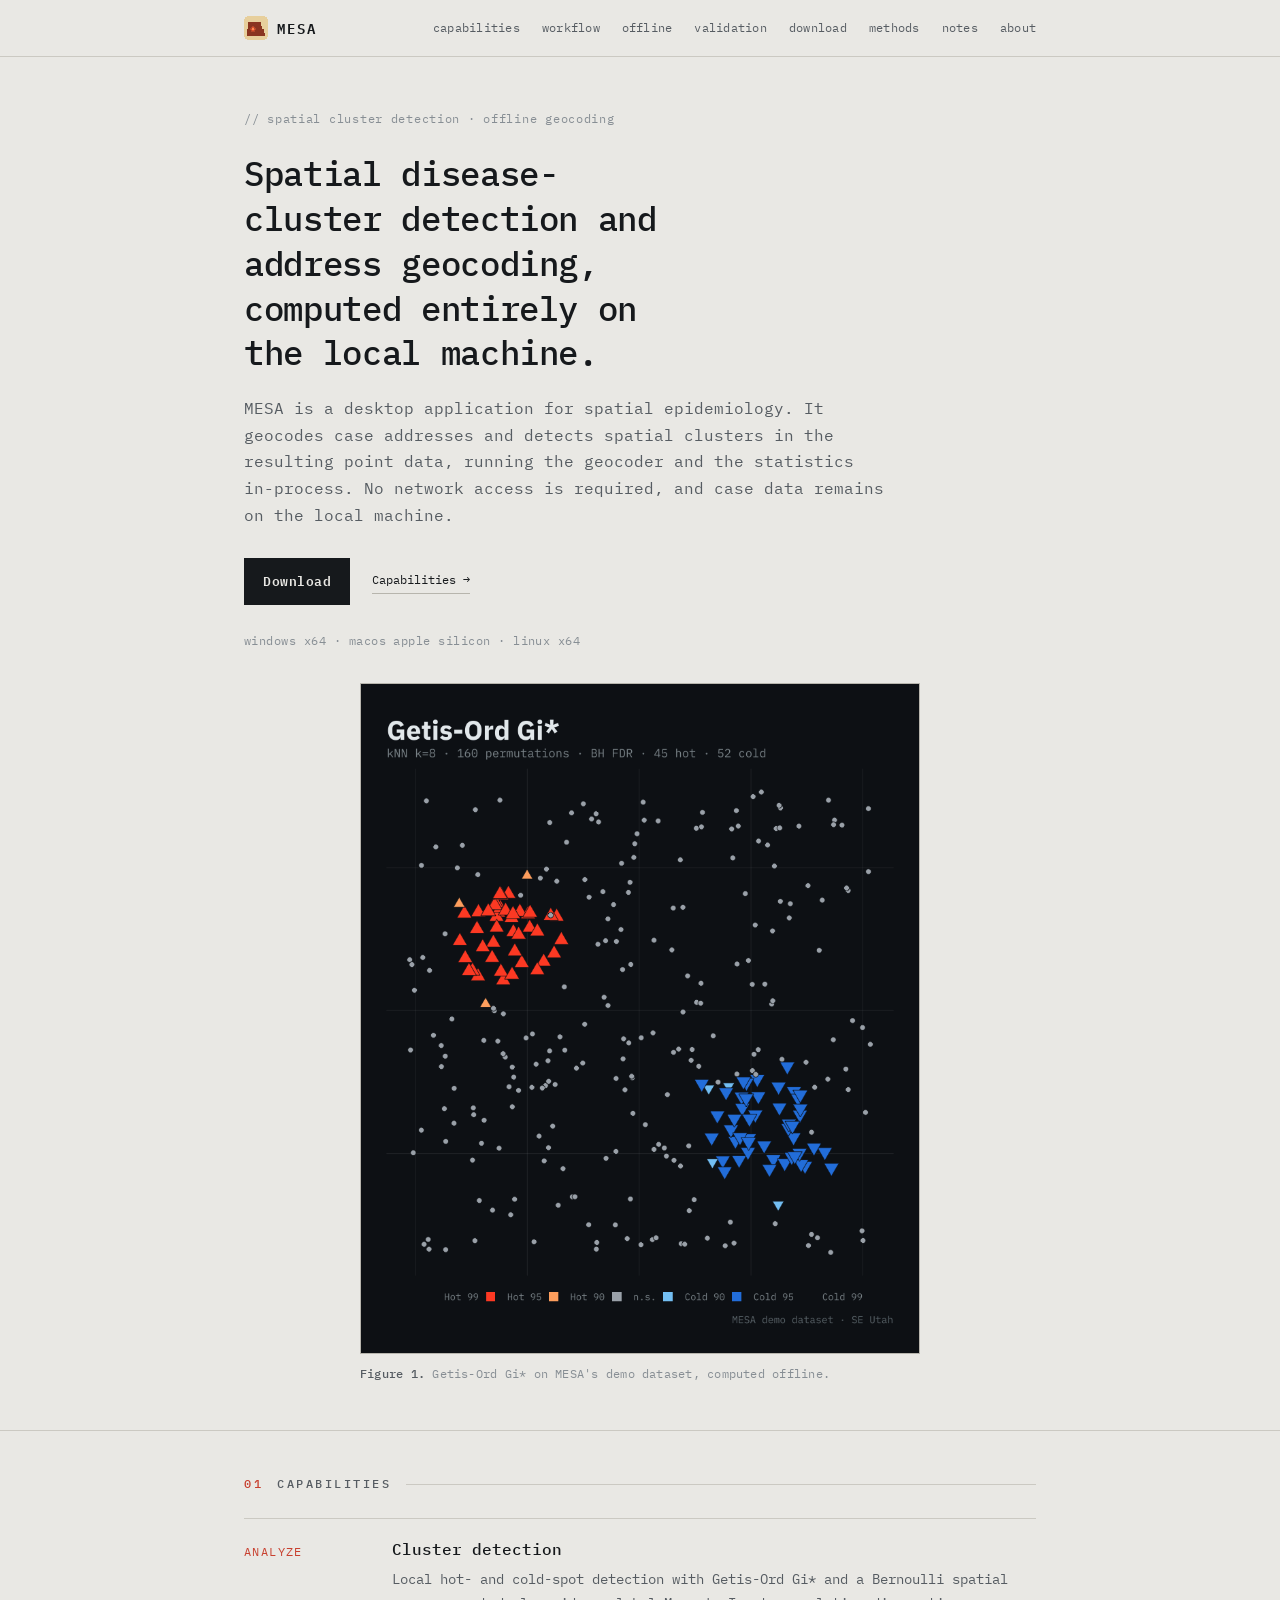
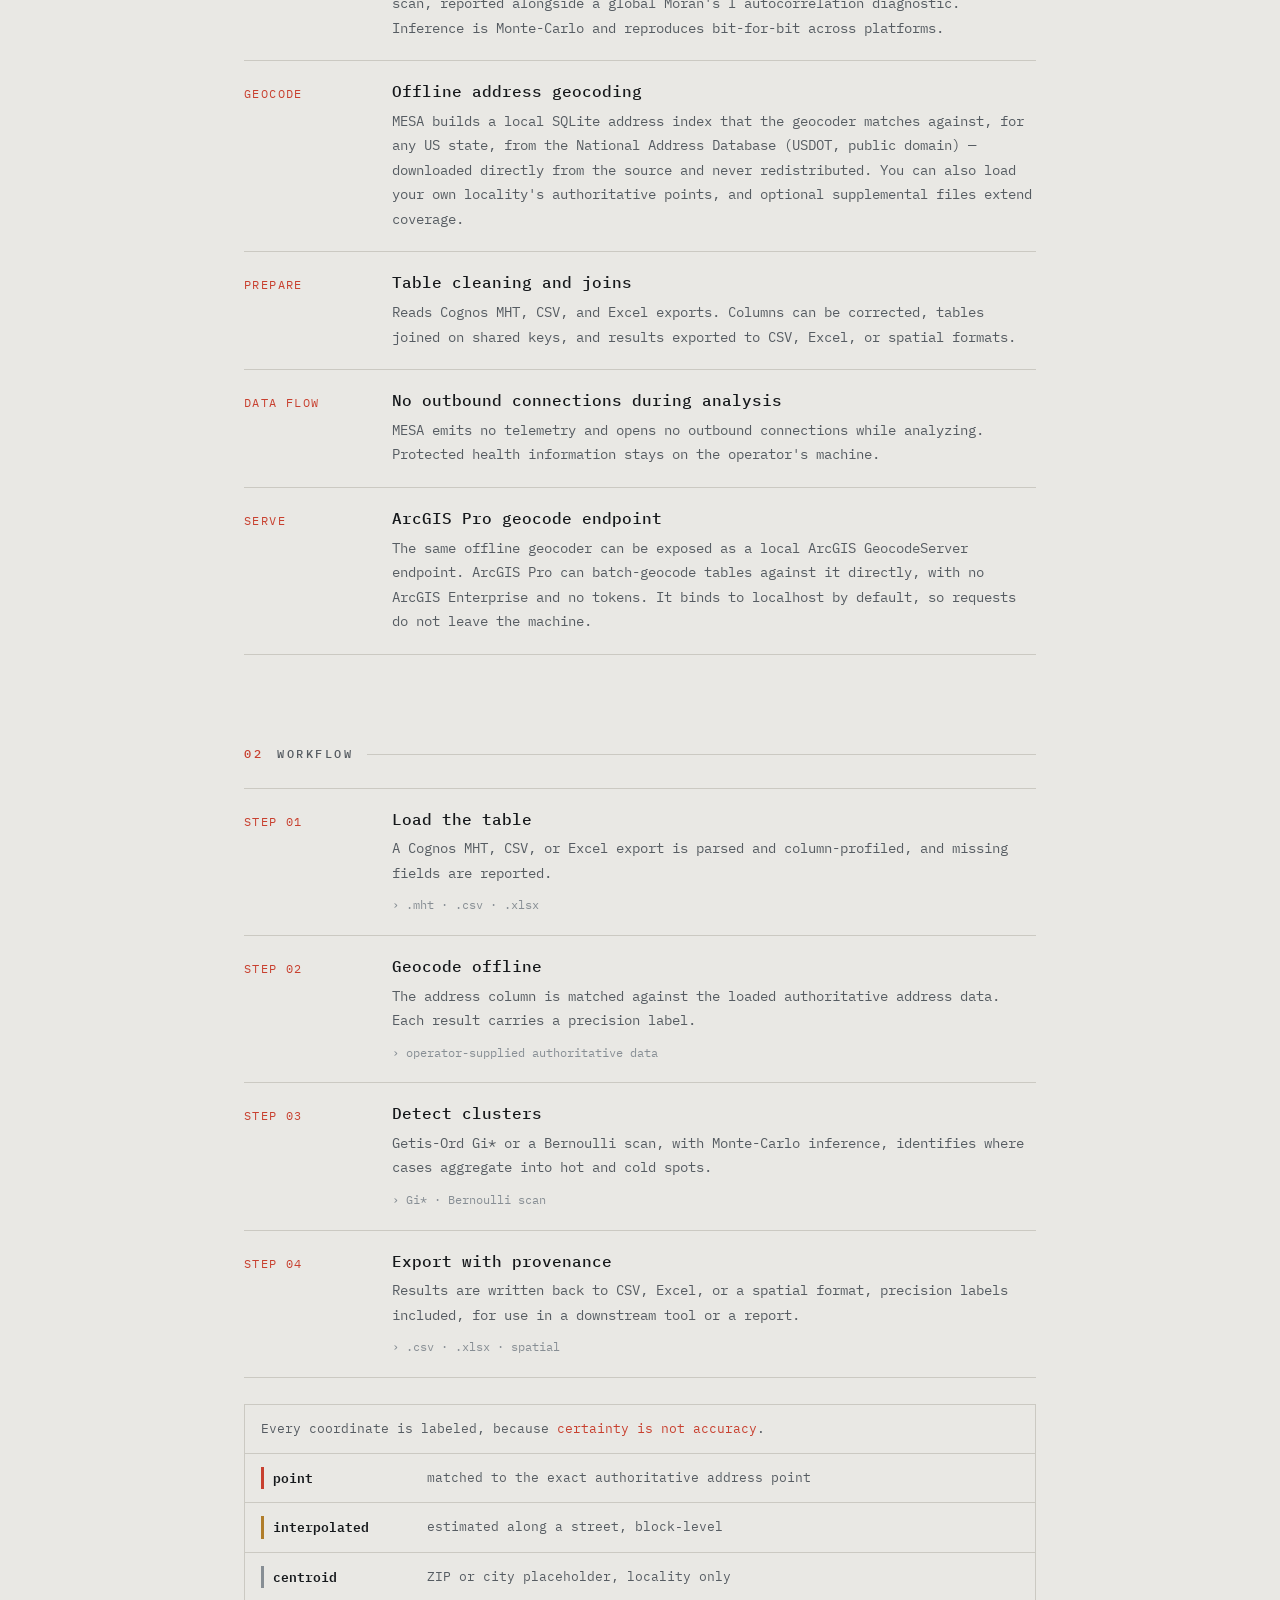
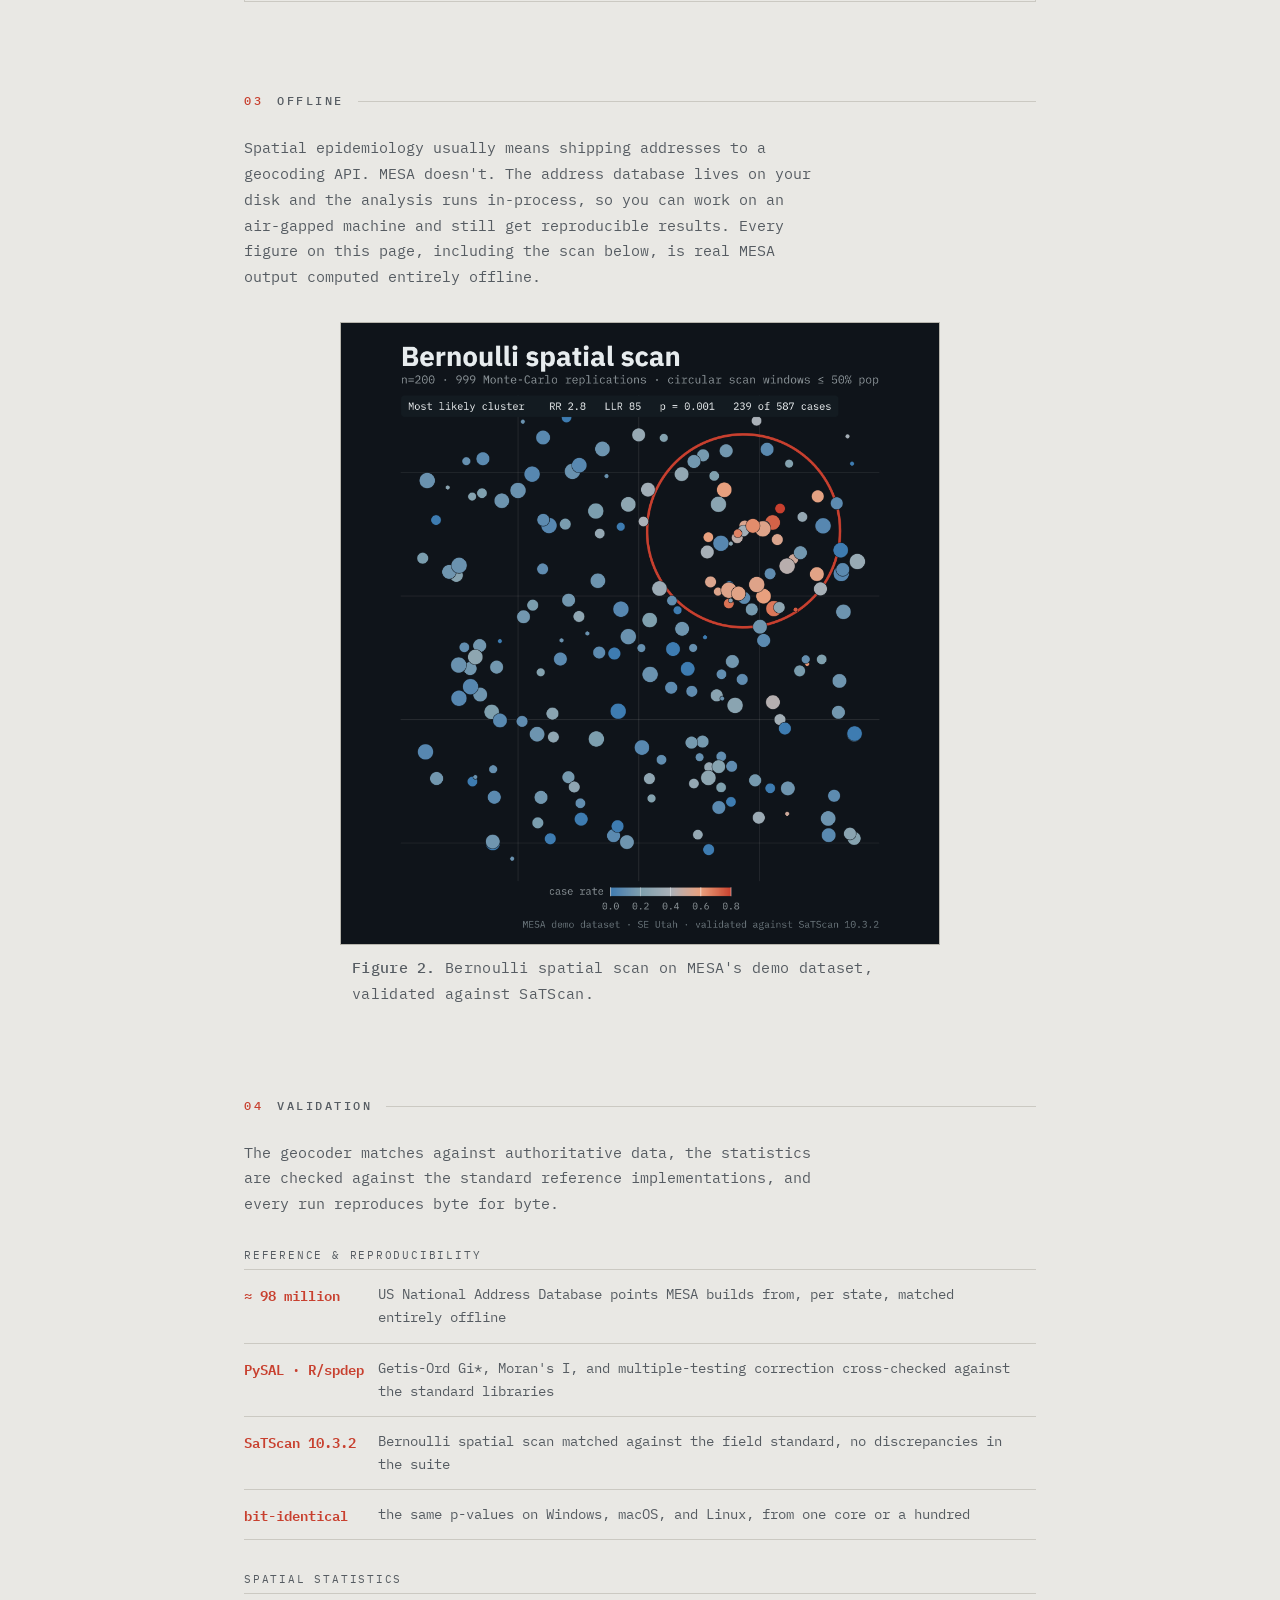
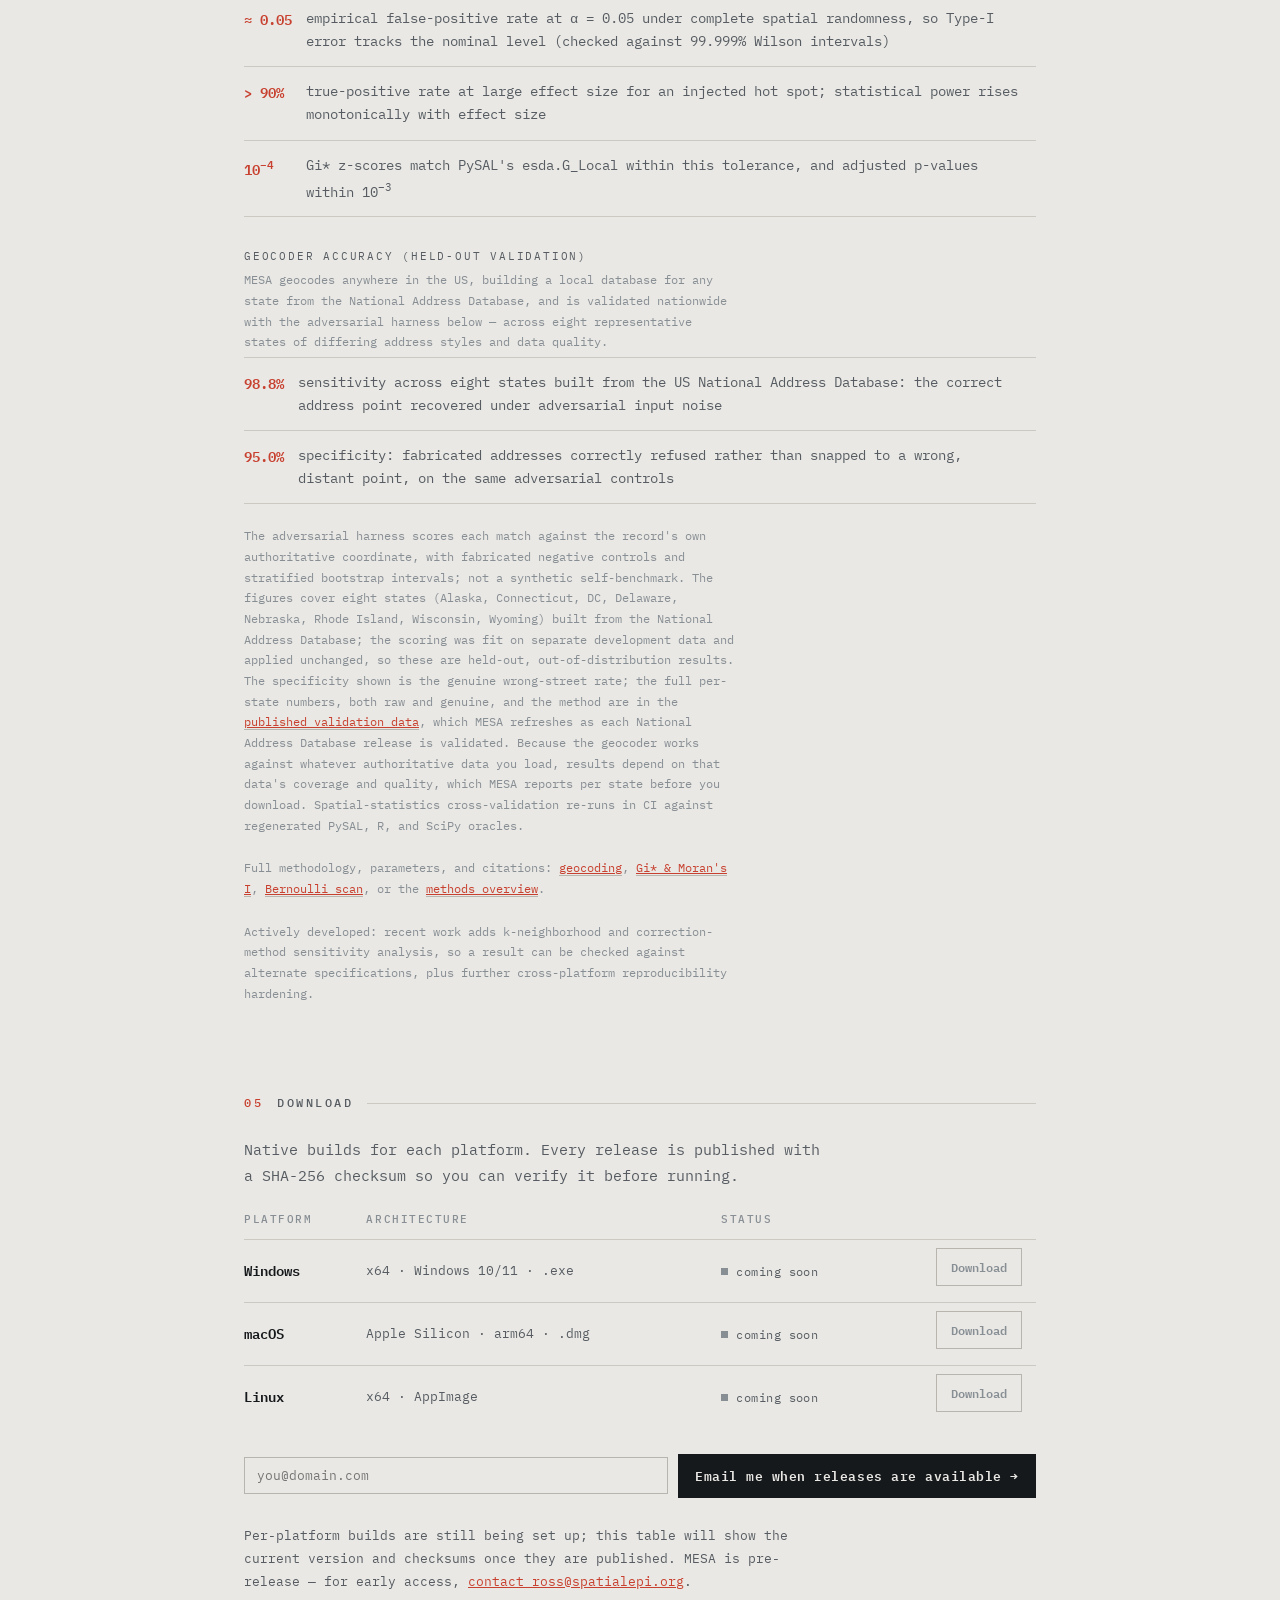
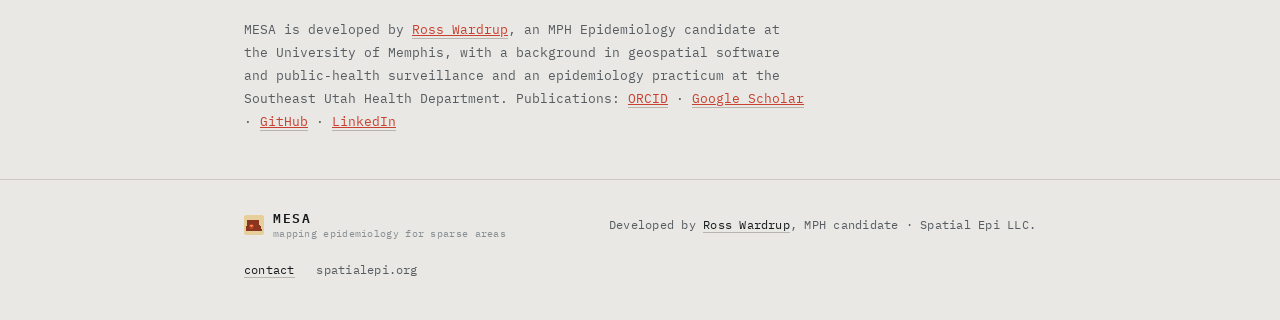
==== index.html @ 54ad0c25 "site: remove Utah-centric framing from the product and validation MESA is a nationwide US tool now. " ====
<!DOCTYPE html>
<html lang="en">
<head>
<meta charset="utf-8">
<meta name="viewport" content="width=device-width, initial-scale=1">
<script>if('scrollRestoration' in history)history.scrollRestoration='manual';</script>
<title>MESA · Mapping Epidemiology for Sparse Areas</title>
<meta name="description" content="MESA is a desktop application for spatial epidemiology. It detects disease clusters in your case data, geocoding addresses and running the spatial statistics entirely on your own machine. No network, no third-party services, no data leaving your computer.">
<meta name="theme-color" content="#0e141a">
<meta property="og:title" content="MESA · Mapping Epidemiology for Sparse Areas">
<meta property="og:description" content="Spatial cluster detection and offline geocoding for public health. Runs entirely on your machine.">
<meta property="og:type" content="website">
<meta property="og:url" content="https://www.spatialepi.org/">
<meta property="og:image" content="https://www.spatialepi.org/og-image.png">
<meta name="twitter:card" content="summary_large_image">
<meta name="twitter:title" content="MESA · Mapping Epidemiology for Sparse Areas">
<meta name="twitter:description" content="Spatial cluster detection and offline geocoding for public health. Runs entirely on your machine.">
<meta name="twitter:image" content="https://www.spatialepi.org/og-image.png">

<link rel="icon" href="favicon-32.png?v=2" type="image/png" sizes="32x32">
<link rel="icon" href="favicon-16.png?v=2" type="image/png" sizes="16x16">
<link rel="apple-touch-icon" href="apple-touch-icon.png?v=2">
<link rel="preconnect" href="https://fonts.googleapis.com">
<link rel="preconnect" href="https://fonts.gstatic.com" crossorigin>
<link href="https://fonts.googleapis.com/css2?family=IBM+Plex+Mono:wght@400;500;600&display=swap" rel="stylesheet">
<style>
  :root{
    --bg:#E9E8E4;
    --panel:#0E141A;
    --ink:#16191C;
    --muted:#565C62;
    --faint:#878E94;
    --line:#CBC9C2;
    --line-2:#B7B5AD;
    --accent:#C8402F;
    --amber:#B07D2A;
    --cold:#3E7CB1;
    --mono:"IBM Plex Mono",ui-monospace,Menlo,Consolas,monospace;
  }
  *{box-sizing:border-box}
  html{-webkit-text-size-adjust:100%;scroll-padding-top:58px;scroll-behavior:smooth}
  body{
    margin:0;background:var(--bg);color:var(--ink);
    font-family:var(--mono);font-size:15px;line-height:1.7;
    -webkit-font-smoothing:antialiased;
  }
  a{color:inherit}
  ::selection{background:var(--ink);color:var(--bg)}
  .wrap{max-width:840px;margin:0 auto;padding:0 24px}
  p{margin:0}
  h1,h2,h3{font-weight:500;margin:0;line-height:1.3}
  b,strong{font-weight:600}

  /* ---- header ---- */
  .top{position:sticky;top:0;z-index:20;background:var(--bg);border-bottom:1px solid var(--line)}
  .top .wrap{display:flex;align-items:center;justify-content:space-between;height:56px}
  .mark{display:flex;align-items:center;gap:9px;text-decoration:none}
  .mark img{display:block}
  .mark b{font-weight:600;letter-spacing:.14em;font-size:.9rem}
  .mark:hover img,.fmark:hover img{animation:hotspot-pulse 1.1s ease-in-out infinite}
  @keyframes hotspot-pulse{
    0%,100%{filter:drop-shadow(0 0 0 rgba(200,64,47,0))}
    50%{filter:drop-shadow(0 0 4px rgba(200,64,47,.75))}
  }
  .nav{display:flex;gap:22px;font-size:.76rem;letter-spacing:.02em}
  .nav a{color:var(--muted);text-decoration:none}
  .nav a:hover{color:var(--accent)}

  /* ---- section frame ---- */
  section{padding:46px 0}
  .sec{display:flex;align-items:center;gap:14px;margin:0 0 26px;
    font-size:.72rem;letter-spacing:.22em;text-transform:uppercase;color:var(--muted)}
  .sec .n{color:var(--accent)}
  .sec::after{content:"";flex:1;height:0;border-top:1px solid var(--line)}
  .lead{color:var(--muted);max-width:64ch}

  /* ---- hero ---- */
  .hero{border-bottom:1px solid var(--line);padding-top:52px}
  .kicker{color:var(--faint);font-size:.75rem;letter-spacing:.06em;margin-bottom:22px}
  .kicker::before{content:"// "}
  .hero h1{font-size:clamp(1.5rem,3.6vw,2.15rem);letter-spacing:-.01em;max-width:22ch}
  .hero .lead{margin-top:20px;font-size:.98rem}
  .hero .lead b{color:var(--ink)}
  .actions{margin-top:30px;display:flex;align-items:center;gap:22px;flex-wrap:wrap}
  .btn{font-family:var(--mono);font-size:.82rem;font-weight:600;letter-spacing:.04em;
    background:var(--ink);color:var(--bg);border:1px solid var(--ink);
    padding:11px 18px;text-decoration:none}
  .btn:hover{background:#000}
  .btn:focus-visible{outline:2px solid var(--accent);outline-offset:3px}
  .tl{font-size:.78rem;color:var(--ink);text-decoration:none;border-bottom:1px solid var(--line-2);padding-bottom:2px}
  .tl:hover{border-color:var(--accent);color:var(--accent)}
  .plat{margin-top:26px;color:var(--faint);font-size:.74rem;letter-spacing:.04em}

  /* ---- figure panel ---- */
  .panel{margin:32px auto 6px;max-width:560px;border:1px solid var(--line-2);background:var(--panel)}
  .panel img{display:block;width:100%;height:auto}
  .panel .ph{aspect-ratio:5/6;display:flex;flex-direction:column;align-items:center;
    justify-content:center;gap:8px;
    background-image:linear-gradient(rgba(255,255,255,.05) 1px,transparent 1px),
      linear-gradient(90deg,rgba(255,255,255,.05) 1px,transparent 1px);
    background-size:34px 34px}
  .panel .ph .a{color:rgba(233,237,238,.58);font-size:.72rem;letter-spacing:.1em;text-transform:uppercase}
  .panel .ph .b{color:rgba(233,237,238,.32);font-size:.66rem;letter-spacing:.08em;text-transform:uppercase}
  .cap{margin:10px auto 0;max-width:560px;color:var(--faint);font-size:.72rem;letter-spacing:.02em}
  .cap b{color:var(--muted);font-weight:500}

  /* ---- label/value rows (capabilities) ---- */
  .rows{border-top:1px solid var(--line)}
  .row{display:grid;grid-template-columns:130px 1fr;gap:18px;
    padding:20px 0;border-bottom:1px solid var(--line)}
  .row .k{color:var(--accent);font-size:.72rem;letter-spacing:.12em;text-transform:uppercase;padding-top:3px}
  .row h3{font-size:1rem;margin-bottom:7px}
  .row p{color:var(--muted);font-size:.9rem}

  /* ---- workflow ---- */
  .flow{list-style:none;margin:0;padding:0;border-top:1px solid var(--line)}
  .flow li{display:grid;grid-template-columns:130px 1fr;gap:18px;
    padding:20px 0;border-bottom:1px solid var(--line)}
  .flow .n{color:var(--accent);font-size:.72rem;letter-spacing:.12em;text-transform:uppercase;padding-top:3px}
  .flow h3{font-size:1rem;margin-bottom:7px}
  .flow p{color:var(--muted);font-size:.9rem}
  .flow .tk{display:block;margin-top:10px;color:var(--faint);font-size:.72rem}
  .flow .tk::before{content:"› "}
  .tiers{margin-top:26px;border:1px solid var(--line)}
  .tiers .t{display:grid;grid-template-columns:150px 1fr;gap:16px;padding:13px 16px;
    border-bottom:1px solid var(--line);font-size:.82rem}
  .tiers .t:last-child{border-bottom:none}
  .tiers .t b{color:var(--ink);border-left:3px solid;padding-left:9px}
  .tiers .t span{color:var(--muted)}
  .tiers .t1 b{border-color:var(--accent)}
  .tiers .t2 b{border-color:var(--amber)}
  .tiers .t3 b{border-color:var(--faint)}
  .tiers .cap-line{padding:13px 16px;border-bottom:1px solid var(--line);color:var(--muted);font-size:.82rem}
  .tiers .cap-line em{color:var(--accent);font-style:normal}

  /* ---- offline ---- */
  .offline p{color:var(--muted);max-width:64ch;font-size:.95rem}

  /* ---- data tables (validation, download) ---- */
  table{width:100%;border-collapse:collapse;font-size:.85rem}
  table.data{border-top:1px solid var(--line);margin-top:4px}
  table.data th{text-align:left;font-weight:500;color:var(--faint);font-size:.68rem;
    letter-spacing:.14em;text-transform:uppercase;padding:0 14px 10px 0;border-bottom:1px solid var(--line)}
  table.data td{padding:13px 14px 13px 0;border-bottom:1px solid var(--line);vertical-align:top}
  table.data td.v{color:var(--accent);font-weight:600;white-space:nowrap;font-variant-numeric:tabular-nums}
  table.data td.note{color:var(--muted)}
  .subhead{margin:30px 0 4px;color:var(--muted);font-size:.7rem;letter-spacing:.16em;text-transform:uppercase}
  .fine{margin-top:22px;color:var(--faint);font-size:.76rem;max-width:70ch}

  /* ---- download ---- */
  table.dl td{padding:16px 14px 16px 0;border-bottom:1px solid var(--line);vertical-align:middle}
  table.dl th{text-align:left;font-weight:500;color:var(--faint);font-size:.68rem;
    letter-spacing:.14em;text-transform:uppercase;padding:0 14px 10px 0;border-bottom:1px solid var(--line)}
  table.dl tr:last-child td{border-bottom:none}
  .os{color:var(--ink);font-weight:600}
  .arch{color:var(--muted);font-size:.8rem}
  .status{display:inline-flex;align-items:center;gap:8px;color:var(--muted);font-size:.74rem;letter-spacing:.04em}
  .led{width:7px;height:7px;background:var(--faint);display:inline-block}
  .status.ready .led{background:var(--accent)}
  td.act{text-align:right}
  .get{font-family:var(--mono);font-weight:600;font-size:.78rem;padding:8px 14px;
    border:1px solid var(--line-2);color:var(--faint);text-decoration:none;white-space:nowrap;cursor:not-allowed}
  .get.ready{background:var(--ink);border-color:var(--ink);color:var(--bg);cursor:pointer}
  .get.ready:hover{background:#000}
  .sha{display:block;color:var(--faint);font-size:.66rem;margin-top:7px;word-break:break-all}
  .dlnote{margin-top:26px;color:var(--muted);font-size:.84rem;max-width:70ch}
  .dlnote code{background:var(--panel);color:#B9C2C7;padding:1px 6px;font-size:.9em}
  .notify{display:flex;gap:10px;flex-wrap:wrap;align-items:center;margin-top:26px}
  .notify input[type=email]{font-family:var(--mono);font-size:.82rem;
    padding:9px 12px;border:1px solid var(--line-2);background:var(--bg);color:var(--ink);
    min-width:240px;flex:1 1 240px}
  .notify input[type=email]:focus{outline:2px solid var(--accent);outline-offset:1px}
  .notify button{font-family:var(--mono);font-size:.82rem;font-weight:600;letter-spacing:.04em;
    background:var(--ink);color:var(--bg);border:1px solid var(--ink);
    padding:10px 16px;cursor:pointer;white-space:nowrap}
  .notify button:hover{background:#000}
  .notify button:disabled{cursor:default;opacity:.6}
  .notify-msg{margin-top:10px;font-size:.8rem;color:var(--muted)}
  .notify-msg.err{color:var(--accent)}

  /* ---- footer ---- */
  footer{border-top:1px solid var(--line);padding:30px 0 40px}
  footer .wrap{display:flex;justify-content:space-between;gap:20px;flex-wrap:wrap;
    color:var(--muted);font-size:.74rem;letter-spacing:.02em;align-items:center}
  footer .fmark{display:flex;align-items:center;gap:9px}
  footer .fmark .t{display:flex;flex-direction:column;line-height:1.35}
  footer .fmark b{color:var(--ink);font-weight:600;letter-spacing:.12em;font-size:.8rem}
  footer .fmark em{font-style:normal;color:var(--faint);font-size:.62rem;letter-spacing:.03em}
  footer a{color:var(--ink);text-decoration:none;border-bottom:1px solid var(--line-2)}
  footer a:hover{border-color:var(--accent);color:var(--accent)}

  @media(max-width:720px){
    .nav{display:none}
    .row,.flow li{grid-template-columns:1fr;gap:6px}
    .row .k,.flow .n{padding-top:0}
    .tiers .t,.tiers .t1 b,.tiers .t2 b,.tiers .t3 b{grid-template-columns:1fr}
    .tiers .t{grid-template-columns:1fr;gap:5px}
    table.dl th:nth-child(2),table.dl td:nth-child(2){display:none}
  }

  @media(prefers-color-scheme:dark){
    :root{
      --bg:#0E141A;--panel:#12191F;--ink:#E7ECEE;--muted:#9BA7AD;--faint:#69747A;
      --line:#232D34;--line-2:#33404A;
    }
    .btn:hover{background:#fff}
    .get.ready:hover{background:#fff}
    .dlnote code{background:#05090D}
  }
  @media(prefers-reduced-motion:reduce){*{animation:none!important;transition:none!important}html{scroll-behavior:auto}}
</style>
<script data-goatcounter="https://spatialepi.goatcounter.com/count"
        async src="//gc.zgo.at/count.js"></script>
<script>
  document.addEventListener('click', function(e){
    var a = e.target.closest && e.target.closest('a[href^="http"]');
    if(!a || !window.goatcounter || !window.goatcounter.count) return;
    var url;
    try { url = new URL(a.href); } catch(err){ return; }
    if(url.hostname === location.hostname) return;
    window.goatcounter.count({path: 'outbound/' + url.hostname, title: 'outbound: ' + a.href, event: true});
  }, true);
</script>
</head>
<body>

<header class="top">
  <div class="wrap">
    <a class="mark" href="/" aria-label="MESA home">
      <img src="mesa-icon.png" width="24" height="24" alt="" aria-hidden="true" style="image-rendering:pixelated">
      <b>MESA</b>
    </a>
    <nav class="nav">
      <a href="#capabilities">capabilities</a>
      <a href="#workflow">workflow</a>
      <a href="#offline">offline</a>
      <a href="#validation">validation</a>
      <a href="#download">download</a>
      <a href="methods.html">methods</a>
      <a href="notes.html">notes</a>
      <a href="about.html">about</a>
    </nav>
  </div>
</header>

<section class="hero">
  <div class="wrap">
    <p class="kicker">spatial cluster detection · offline geocoding</p>
    <h1>Spatial disease-cluster detection and address geocoding, computed entirely on the local machine.</h1>
    <p class="lead">MESA is a desktop application for spatial epidemiology. It geocodes case
      addresses and detects spatial clusters in the resulting point data, running the
      geocoder and the statistics in-process. No network access is required, and case data
      remains on the local machine.</p>
    <div class="actions">
      <a class="btn" href="#download">Download</a>
      <a class="tl" href="#capabilities">Capabilities →</a>
    </div>
    <p class="plat">windows x64 · macos apple silicon · linux x64</p>
    <figure class="panel" id="hero-fig">
      <img class="plotimg" src="hero-map.png" alt="Getis-Ord Gi* hot-spot analysis of MESA's demo dataset, showing a significant hot-spot cluster and a cold-spot cluster">
      <div class="ph" aria-hidden="true">
        <span class="a">Gi* hot-spot analysis</span>
        <span class="b">figure coming soon</span>
      </div>
    </figure>
    <p class="cap"><b>Figure 1.</b> Getis-Ord Gi* on MESA's demo dataset, computed offline.</p>
  </div>
</section>

<section id="capabilities">
  <div class="wrap">
    <h2 class="sec"><span class="n">01</span> capabilities</h2>
    <div class="rows">
      <div class="row">
        <div class="k">analyze</div>
        <div>
          <h3>Cluster detection</h3>
          <p>Local hot- and cold-spot detection with Getis-Ord Gi* and a Bernoulli spatial
            scan, reported alongside a global Moran's I autocorrelation diagnostic. Inference
            is Monte-Carlo and reproduces bit-for-bit across platforms.</p>
        </div>
      </div>
      <div class="row">
        <div class="k">geocode</div>
        <div>
          <h3>Offline address geocoding</h3>
          <p>MESA builds a local SQLite address index that the geocoder matches against,
            for any US state, from the National Address Database (USDOT, public domain) &mdash;
            downloaded directly from the source and never redistributed. You can also load
            your own locality's authoritative points, and optional supplemental files
            extend coverage.</p>
        </div>
      </div>
      <div class="row">
        <div class="k">prepare</div>
        <div>
          <h3>Table cleaning and joins</h3>
          <p>Reads Cognos MHT, CSV, and Excel exports. Columns can be corrected, tables
            joined on shared keys, and results exported to CSV, Excel, or spatial formats.</p>
        </div>
      </div>
      <div class="row">
        <div class="k">data flow</div>
        <div>
          <h3>No outbound connections during analysis</h3>
          <p>MESA emits no telemetry and opens no outbound connections while analyzing.
            Protected health information stays on the operator's machine.</p>
        </div>
      </div>
      <div class="row">
        <div class="k">serve</div>
        <div>
          <h3>ArcGIS Pro geocode endpoint</h3>
          <p>The same offline geocoder can be exposed as a local ArcGIS GeocodeServer
            endpoint. ArcGIS Pro can batch-geocode tables against it directly, with no
            ArcGIS Enterprise and no tokens. It binds to localhost by default, so requests
            do not leave the machine.</p>
        </div>
      </div>
    </div>
  </div>
</section>

<section id="workflow">
  <div class="wrap">
    <h2 class="sec"><span class="n">02</span> workflow</h2>
    <ol class="flow">
      <li>
        <div class="n">step 01</div>
        <div>
          <h3>Load the table</h3>
          <p>A Cognos MHT, CSV, or Excel export is parsed and column-profiled, and missing
            fields are reported.</p>
          <span class="tk">.mht · .csv · .xlsx</span>
        </div>
      </li>
      <li>
        <div class="n">step 02</div>
        <div>
          <h3>Geocode offline</h3>
          <p>The address column is matched against the loaded authoritative address data.
            Each result carries a precision label.</p>
          <span class="tk">operator-supplied authoritative data</span>
        </div>
      </li>
      <li>
        <div class="n">step 03</div>
        <div>
          <h3>Detect clusters</h3>
          <p>Getis-Ord Gi* or a Bernoulli scan, with Monte-Carlo inference, identifies where
            cases aggregate into hot and cold spots.</p>
          <span class="tk">Gi* · Bernoulli scan</span>
        </div>
      </li>
      <li>
        <div class="n">step 04</div>
        <div>
          <h3>Export with provenance</h3>
          <p>Results are written back to CSV, Excel, or a spatial format, precision labels
            included, for use in a downstream tool or a report.</p>
          <span class="tk">.csv · .xlsx · spatial</span>
        </div>
      </li>
    </ol>
    <div class="tiers">
      <div class="cap-line">Every coordinate is labeled, because <em>certainty is not accuracy</em>.</div>
      <div class="t t1"><b>point</b><span>matched to the exact authoritative address point</span></div>
      <div class="t t2"><b>interpolated</b><span>estimated along a street, block-level</span></div>
      <div class="t t3"><b>centroid</b><span>ZIP or city placeholder, locality only</span></div>
    </div>
  </div>
</section>

<section id="offline" class="offline">
  <div class="wrap">
    <h2 class="sec"><span class="n">03</span> offline</h2>
    <p>Spatial epidemiology usually means shipping addresses to a geocoding API. MESA
      doesn't. The address database lives on your disk and the analysis runs in-process,
      so you can work on an air-gapped machine and still get reproducible results. Every
      figure on this page, including the scan below, is real MESA output computed entirely
      offline.</p>
    <figure class="panel" style="max-width:600px">
      <img src="scan.png" alt="Bernoulli spatial scan of MESA's demo dataset: a significant most-likely cluster with relative risk 2.8 and p=0.001, circled">
    </figure>
    <p class="cap"><b>Figure 2.</b> Bernoulli spatial scan on MESA's demo dataset, validated against SaTScan.</p>
  </div>
</section>

<section id="validation">
  <div class="wrap">
    <h2 class="sec"><span class="n">04</span> validation</h2>
    <p class="lead">The geocoder matches against authoritative data, the statistics are
      checked against the standard reference implementations, and every run reproduces byte
      for byte.</p>
    <div class="subhead">reference &amp; reproducibility</div>
    <table class="data">
      <tbody>
        <tr><td class="v">&asymp; 98 million</td><td class="note">US National Address Database points MESA builds from, per state, matched entirely offline</td></tr>
        <tr><td class="v">PySAL · R/spdep</td><td class="note">Getis-Ord Gi*, Moran's I, and multiple-testing correction cross-checked against the standard libraries</td></tr>
        <tr><td class="v">SaTScan 10.3.2</td><td class="note">Bernoulli spatial scan matched against the field standard, no discrepancies in the suite</td></tr>
        <tr><td class="v">bit-identical</td><td class="note">the same p-values on Windows, macOS, and Linux, from one core or a hundred</td></tr>
      </tbody>
    </table>
    <div class="subhead">spatial statistics</div>
    <table class="data">
      <tbody>
        <tr><td class="v">≈ 0.05</td><td class="note">empirical false-positive rate at &alpha; = 0.05 under complete spatial randomness, so Type-I error tracks the nominal level (checked against 99.999% Wilson intervals)</td></tr>
        <tr><td class="v">&gt; 90%</td><td class="note">true-positive rate at large effect size for an injected hot spot; statistical power rises monotonically with effect size</td></tr>
        <tr><td class="v">10<sup>−4</sup></td><td class="note">Gi* z-scores match PySAL's esda.G_Local within this tolerance, and adjusted p-values within 10<sup>−3</sup></td></tr>
      </tbody>
    </table>
    <div class="subhead">geocoder accuracy (held-out validation)</div>
    <p class="fine" style="margin-top:0">MESA geocodes anywhere in the US, building a local database
      for any state from the National Address Database, and is validated nationwide with the
      adversarial harness below &mdash; across eight representative states of differing address
      styles and data quality.</p>
    <table class="data">
      <tbody>
        <tr><td class="v">98.8%</td><td class="note">sensitivity across eight states built from the US National Address Database: the correct address point recovered under adversarial input noise</td></tr>
        <tr><td class="v">95.0%</td><td class="note">specificity: fabricated addresses correctly refused rather than snapped to a wrong, distant point, on the same adversarial controls</td></tr>
      </tbody>
    </table>
    <p class="fine">The adversarial harness scores each match against the record's own
      authoritative coordinate, with fabricated negative controls and stratified bootstrap
      intervals; not a synthetic self-benchmark. The figures cover eight states (Alaska,
      Connecticut, DC, Delaware, Nebraska, Rhode Island, Wisconsin, Wyoming) built from the
      National Address Database; the scoring was fit on separate development data and applied
      unchanged, so these are held-out, out-of-distribution results. The specificity shown is the genuine
      wrong-street rate; the full per-state numbers, both raw and genuine, and the method are
      in the <a href="https://www.spatialepi.org/nad/validation.json" style="color:var(--accent);border-bottom:1px solid var(--line-2)">published validation data</a>,
      which MESA refreshes as each National Address Database release is validated. Because the
      geocoder works against whatever authoritative data you load, results depend on that
      data's coverage and quality, which MESA reports per state before you download.
      Spatial-statistics cross-validation re-runs in CI against regenerated PySAL, R, and
      SciPy oracles.</p>
    <p class="fine">Full methodology, parameters, and citations:
      <a href="methods-geocoding.html" style="color:var(--accent);border-bottom:1px solid var(--line-2)">geocoding</a>,
      <a href="methods-hotspots.html" style="color:var(--accent);border-bottom:1px solid var(--line-2)">Gi* &amp; Moran's I</a>,
      <a href="methods-scan.html" style="color:var(--accent);border-bottom:1px solid var(--line-2)">Bernoulli scan</a>,
      or the <a href="methods.html" style="color:var(--accent);border-bottom:1px solid var(--line-2)">methods overview</a>.</p>
    <p class="fine">Actively developed: recent work adds k-neighborhood and
      correction-method sensitivity analysis, so a result can be checked against alternate
      specifications, plus further cross-platform reproducibility hardening.</p>
  </div>
</section>

<section id="download">
  <div class="wrap">
    <h2 class="sec"><span class="n">05</span> download</h2>
    <p class="lead">Native builds for each platform. Every release is published with a
      SHA-256 checksum so you can verify it before running.</p>
    <table class="dl" style="margin-top:22px">
      <thead>
        <tr><th>platform</th><th>architecture</th><th>status</th><th></th></tr>
      </thead>
      <tbody id="dlbody">
        <tr data-os="windows">
          <td><span class="os">Windows</span></td>
          <td><span class="arch">x64 · Windows 10/11 · .exe</span></td>
          <td><span class="status"><span class="led"></span>coming soon</span></td>
          <td class="act"><a class="get" role="link" aria-disabled="true">Download</a><span class="sha"></span></td>
        </tr>
        <tr data-os="macos">
          <td><span class="os">macOS</span></td>
          <td><span class="arch">Apple Silicon · arm64 · .dmg</span></td>
          <td><span class="status"><span class="led"></span>coming soon</span></td>
          <td class="act"><a class="get" role="link" aria-disabled="true">Download</a><span class="sha"></span></td>
        </tr>
        <tr data-os="linux">
          <td><span class="os">Linux</span></td>
          <td><span class="arch">x64 · AppImage</span></td>
          <td><span class="status"><span class="led"></span>coming soon</span></td>
          <td class="act"><a class="get" role="link" aria-disabled="true">Download</a><span class="sha"></span></td>
        </tr>
      </tbody>
    </table>
    <form class="notify" id="notify-form">
      <input type="email" name="email" placeholder="you@domain.com" aria-label="Email address" required>
      <input type="text" name="_gotcha" tabindex="-1" autocomplete="off" style="position:absolute;left:-9999px" aria-hidden="true">
      <button type="submit">Email me when releases are available →</button>
    </form>
    <p class="notify-msg" id="notify-msg" hidden></p>
    <p class="dlnote">Per-platform builds are still being set up; this table will show the
      current version and checksums once they are published. MESA is pre-release —
      for early access, <a href="mailto:ross@spatialepi.org" style="color:var(--accent)">contact ross@spatialepi.org</a>.</p>
    <p class="dlnote">MESA is developed by <a href="https://rwardrup.com" style="color:var(--accent);border-bottom:1px solid var(--line-2)">Ross Wardrup</a>,
      an MPH Epidemiology candidate at the University of Memphis, with a background in
      geospatial software and public-health surveillance and an epidemiology practicum at
      the Southeast Utah Health Department. Publications:
      <a href="https://orcid.org/0009-0005-8235-6047" style="color:var(--accent);border-bottom:1px solid var(--line-2)">ORCID</a> ·
      <a href="https://scholar.google.com/citations?user=NAcxI4IAAAAJ" style="color:var(--accent);border-bottom:1px solid var(--line-2)">Google Scholar</a> ·
      <a href="https://github.com/minorsecond" style="color:var(--accent);border-bottom:1px solid var(--line-2)">GitHub</a> ·
      <a href="https://www.linkedin.com/in/robert-wardrup/" style="color:var(--accent);border-bottom:1px solid var(--line-2)">LinkedIn</a></p>
  </div>
</section>

<footer>
  <div class="wrap">
    <span class="fmark">
      <img src="mesa-icon.png" width="20" height="20" alt="" aria-hidden="true" style="image-rendering:pixelated">
      <span class="t"><b>MESA</b><em>mapping epidemiology for sparse areas</em></span>
    </span>
    <span>Developed by <a href="https://rwardrup.com">Ross Wardrup</a>, MPH candidate · Spatial Epi LLC.</span>
    <span><a href="mailto:ross@spatialepi.org">contact</a> &nbsp; spatialepi.org</span>
  </div>
</footer>

<script>
  // Hero figure: show the real analysis image when present; upgrade the static
  // poster to the animated inference GIF unless the user prefers reduced motion.
  (function(){
    var img = document.querySelector('.plotimg');
    if(!img) return;
    var ph = document.querySelector('#hero-fig .ph');
    img.addEventListener('load', function(){ img.style.display='block'; if(ph) ph.style.display='none'; });
    img.addEventListener('error', function(){ img.remove(); });
    if(!window.matchMedia('(prefers-reduced-motion: reduce)').matches){
      var probe = new Image();
      probe.onload = function(){ img.src = 'hero-map.gif'; };
      probe.src = 'hero-map.gif';
    }
  })();

  // Downloads: auto-populate from manifest.json when release builds exist.
  //   { "version":"1.0.0","builds":{ "windows":{"url":"…","sha256":"…"}, … } }
  fetch('manifest.json',{cache:'no-store'}).then(function(r){return r.ok?r.json():null}).then(function(m){
    if(!m||!m.builds) return;
    document.querySelectorAll('#dlbody tr').forEach(function(row){
      var b=m.builds[row.dataset.os]; if(!b||!b.url) return;
      var get=row.querySelector('.get'), st=row.querySelector('.status'), sha=row.querySelector('.sha');
      get.textContent='Download'+(m.version?' v'+m.version:''); get.href=b.url;
      get.classList.add('ready'); get.removeAttribute('aria-disabled');
      st.classList.add('ready'); st.lastChild.textContent='available';
      if(b.sha256) sha.textContent='SHA-256 '+b.sha256;
    });
  }).catch(function(){});

  // Notify-me signup: posts to Formspree (https://formspree.io) so visitors don't
  // have to leave the page or have a mail client configured.
  (function(){
    var FORM_ID = 'xvzjeldg';
    var form = document.getElementById('notify-form');
    var msg = document.getElementById('notify-msg');
    if(!form) return;
    form.addEventListener('submit', function(e){
      e.preventDefault();
      var btn = form.querySelector('button');
      var email = form.email.value;
      btn.disabled = true; btn.textContent = 'Sending…';
      fetch('https://formspree.io/f/' + FORM_ID, {
        method: 'POST',
        headers: {'Accept':'application/json'},
        body: new FormData(form)
      }).then(function(r){
        if(r.ok){
          form.hidden = true;
          msg.hidden = false; msg.classList.remove('err');
          msg.textContent = "Thanks, we'll email " + email + " when builds are live.";
        } else {
          throw new Error('request failed');
        }
      }).catch(function(){
        btn.disabled = false; btn.textContent = 'Notify me when it ships →';
        msg.hidden = false; msg.classList.add('err');
        msg.textContent = 'Something went wrong. Email ross@spatialepi.org instead.';
      });
    });
  })();

  // Tab-away favicon: swap to the sad mesa while you're not looking.
  (function(){
    var icons = document.querySelectorAll('link[rel="icon"]');
    if(!icons.length) return;
    var originals = Array.prototype.map.call(icons, function(l){ return l.getAttribute('href'); });
    document.addEventListener('visibilitychange', function(){
      icons.forEach(function(link, i){
        var sad = link.getAttribute('sizes') === '16x16' ? 'favicon-16-sad.png' : 'favicon-32-sad.png';
        link.setAttribute('href', document.hidden ? sad : originals[i]);
      });
    });
  })();

  console.log('%c▲ MESA', 'color:#C8402F;font-weight:bold;font-family:monospace;font-size:14px');
  console.log('%cz = ∞ · p < 2.2e-16 (very significant find)', 'color:#9BA7AD;font-family:monospace');
</script>
</body>
</html>
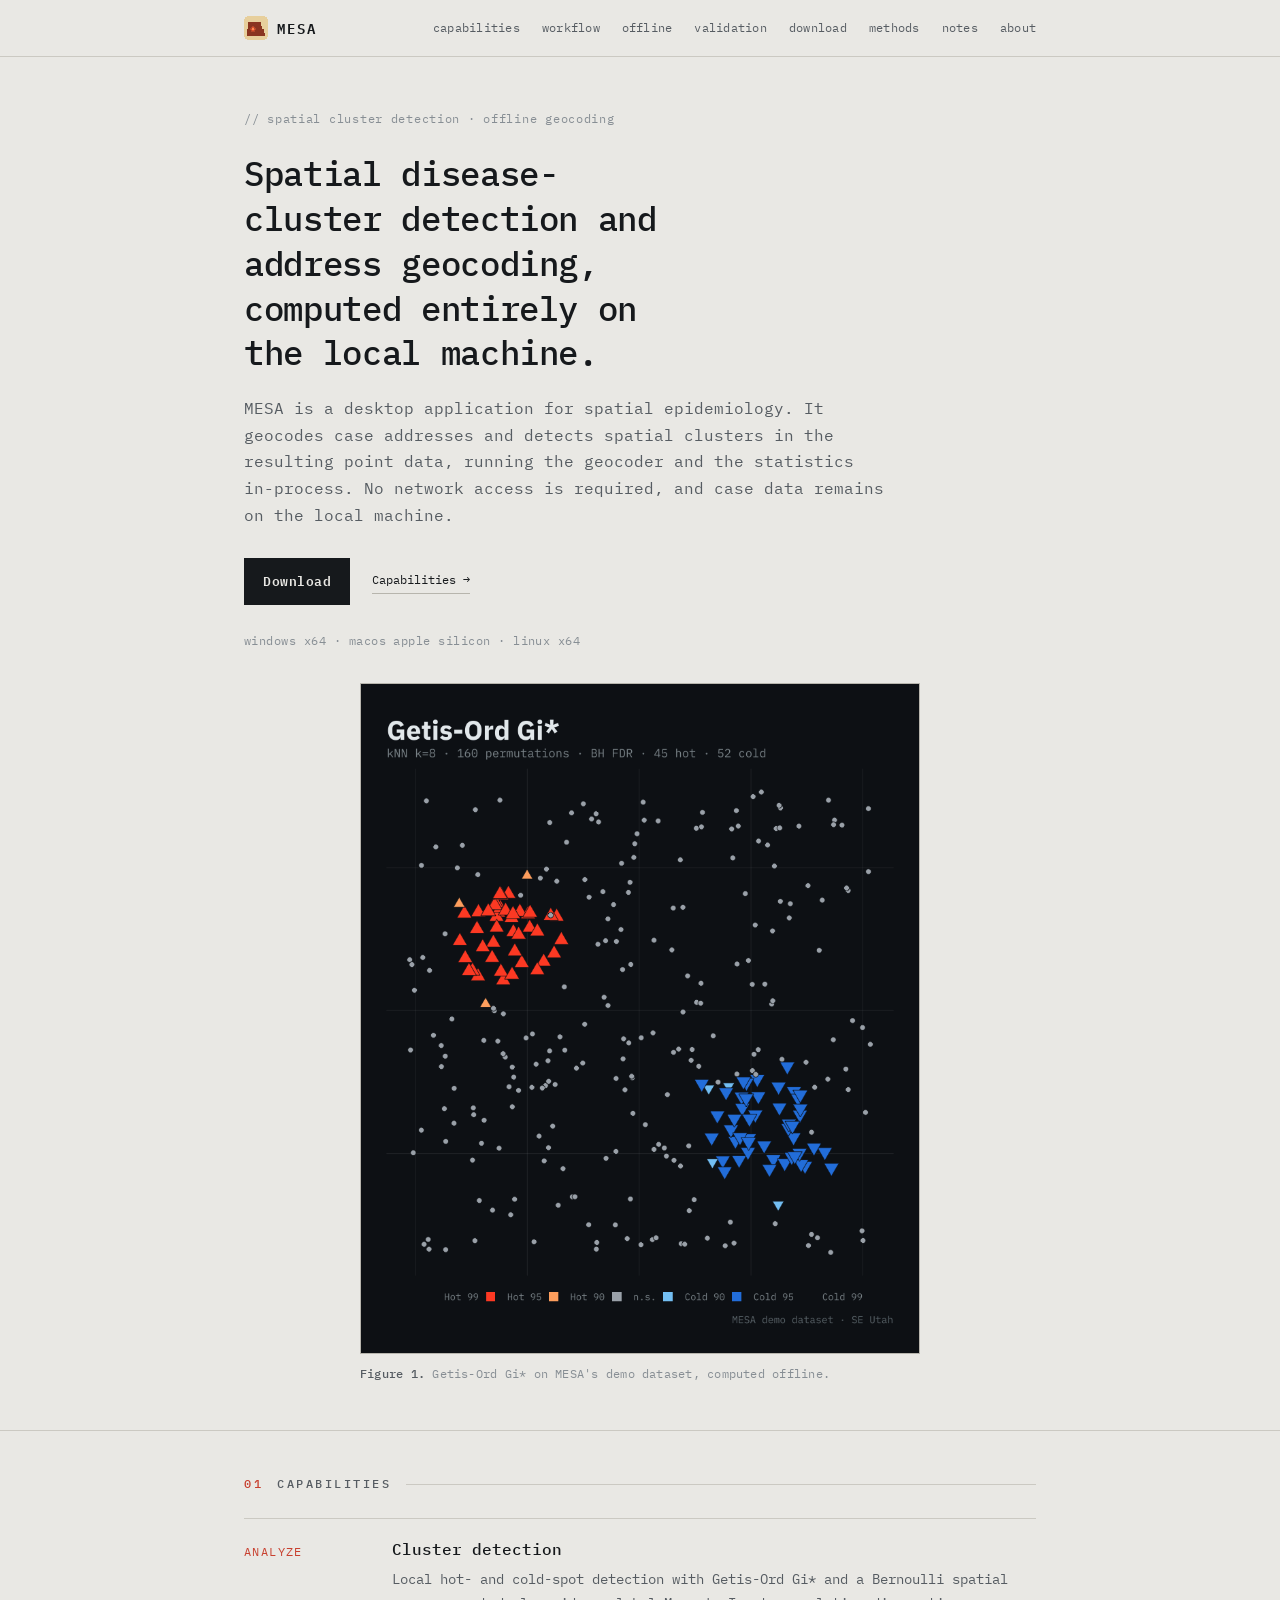
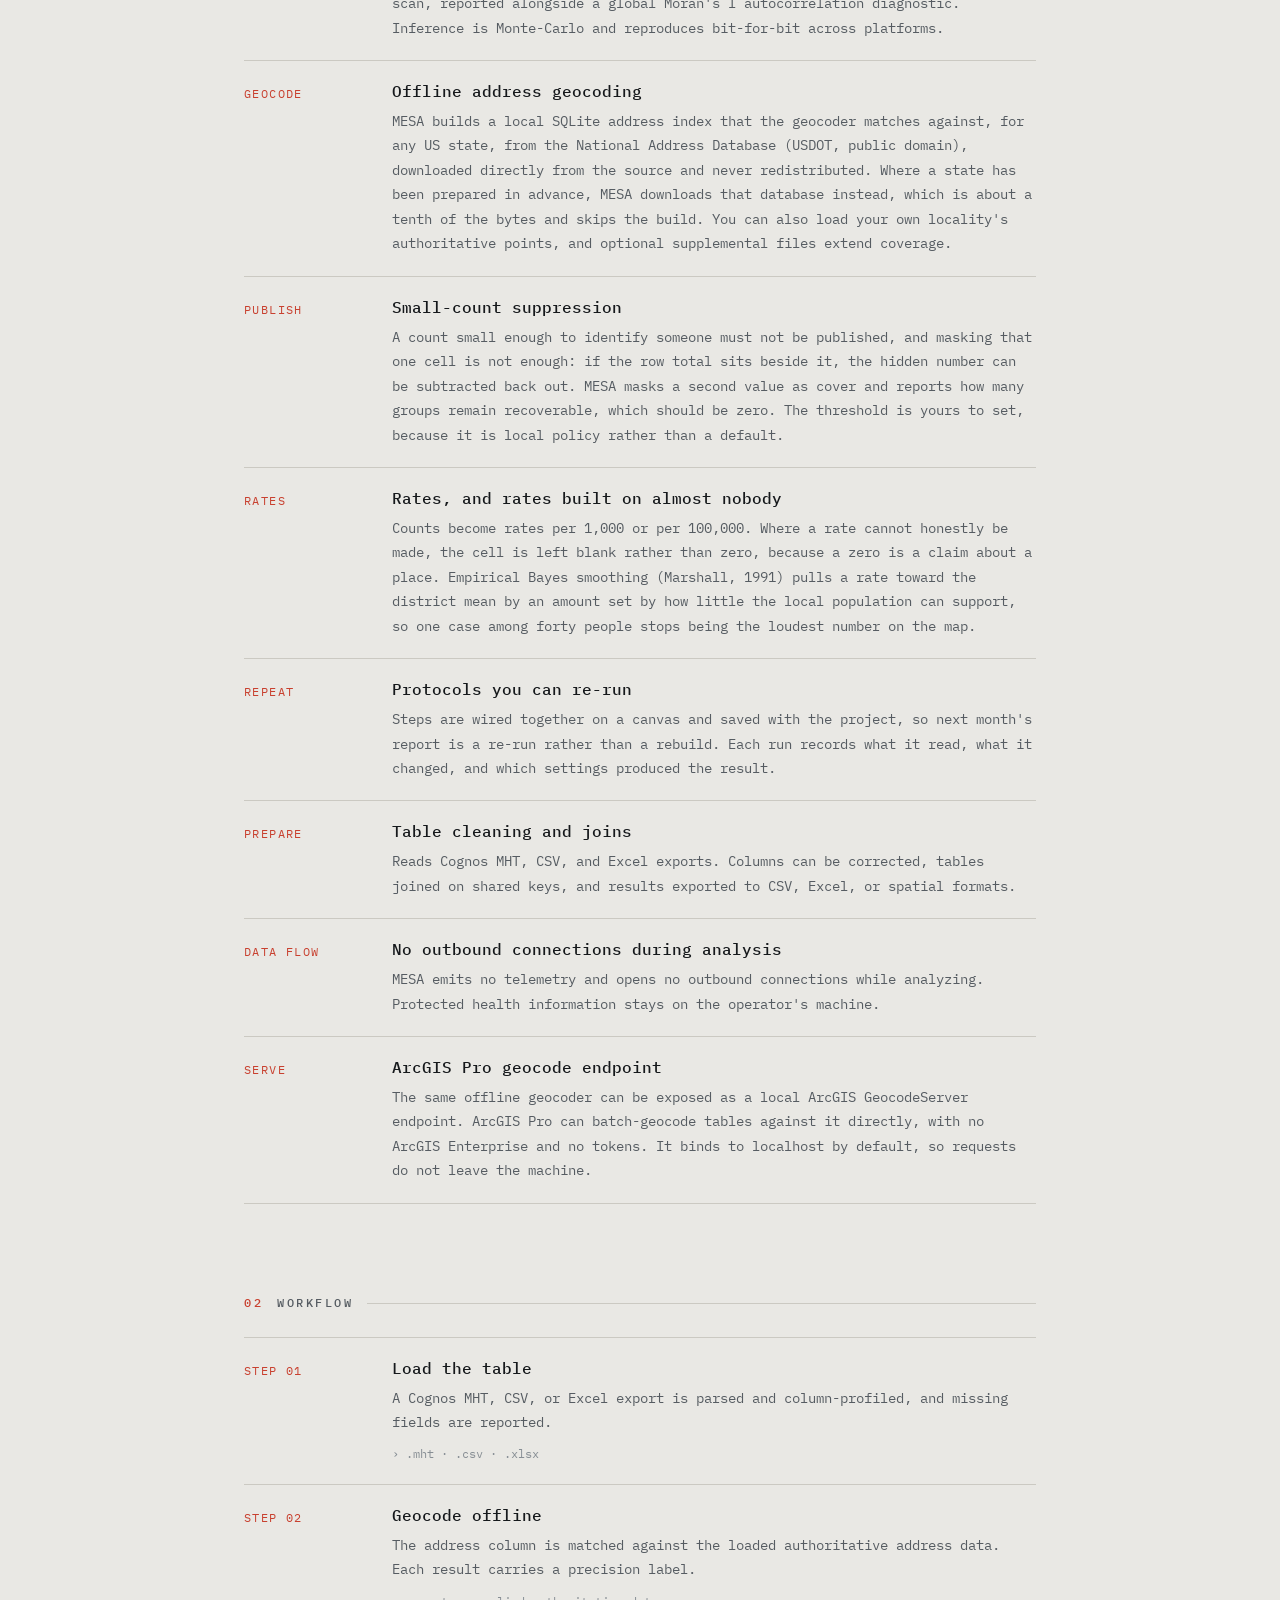
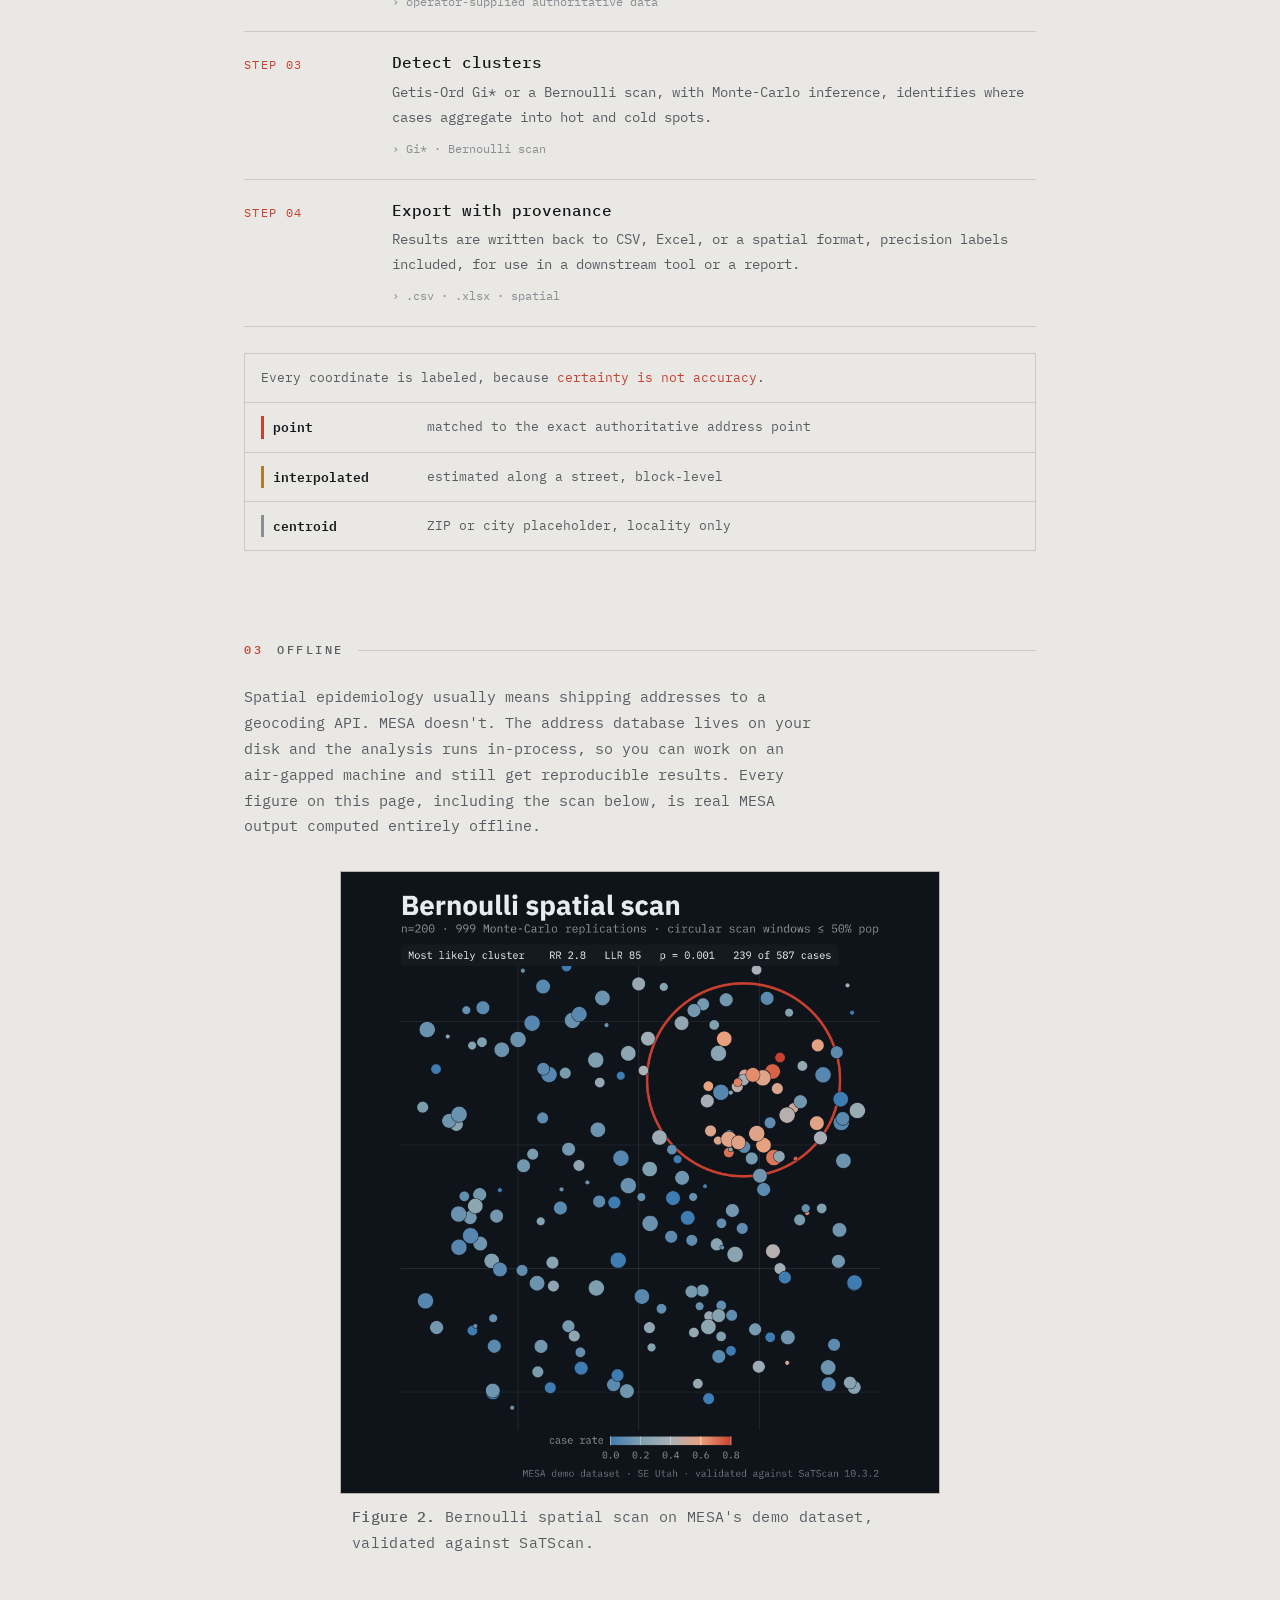
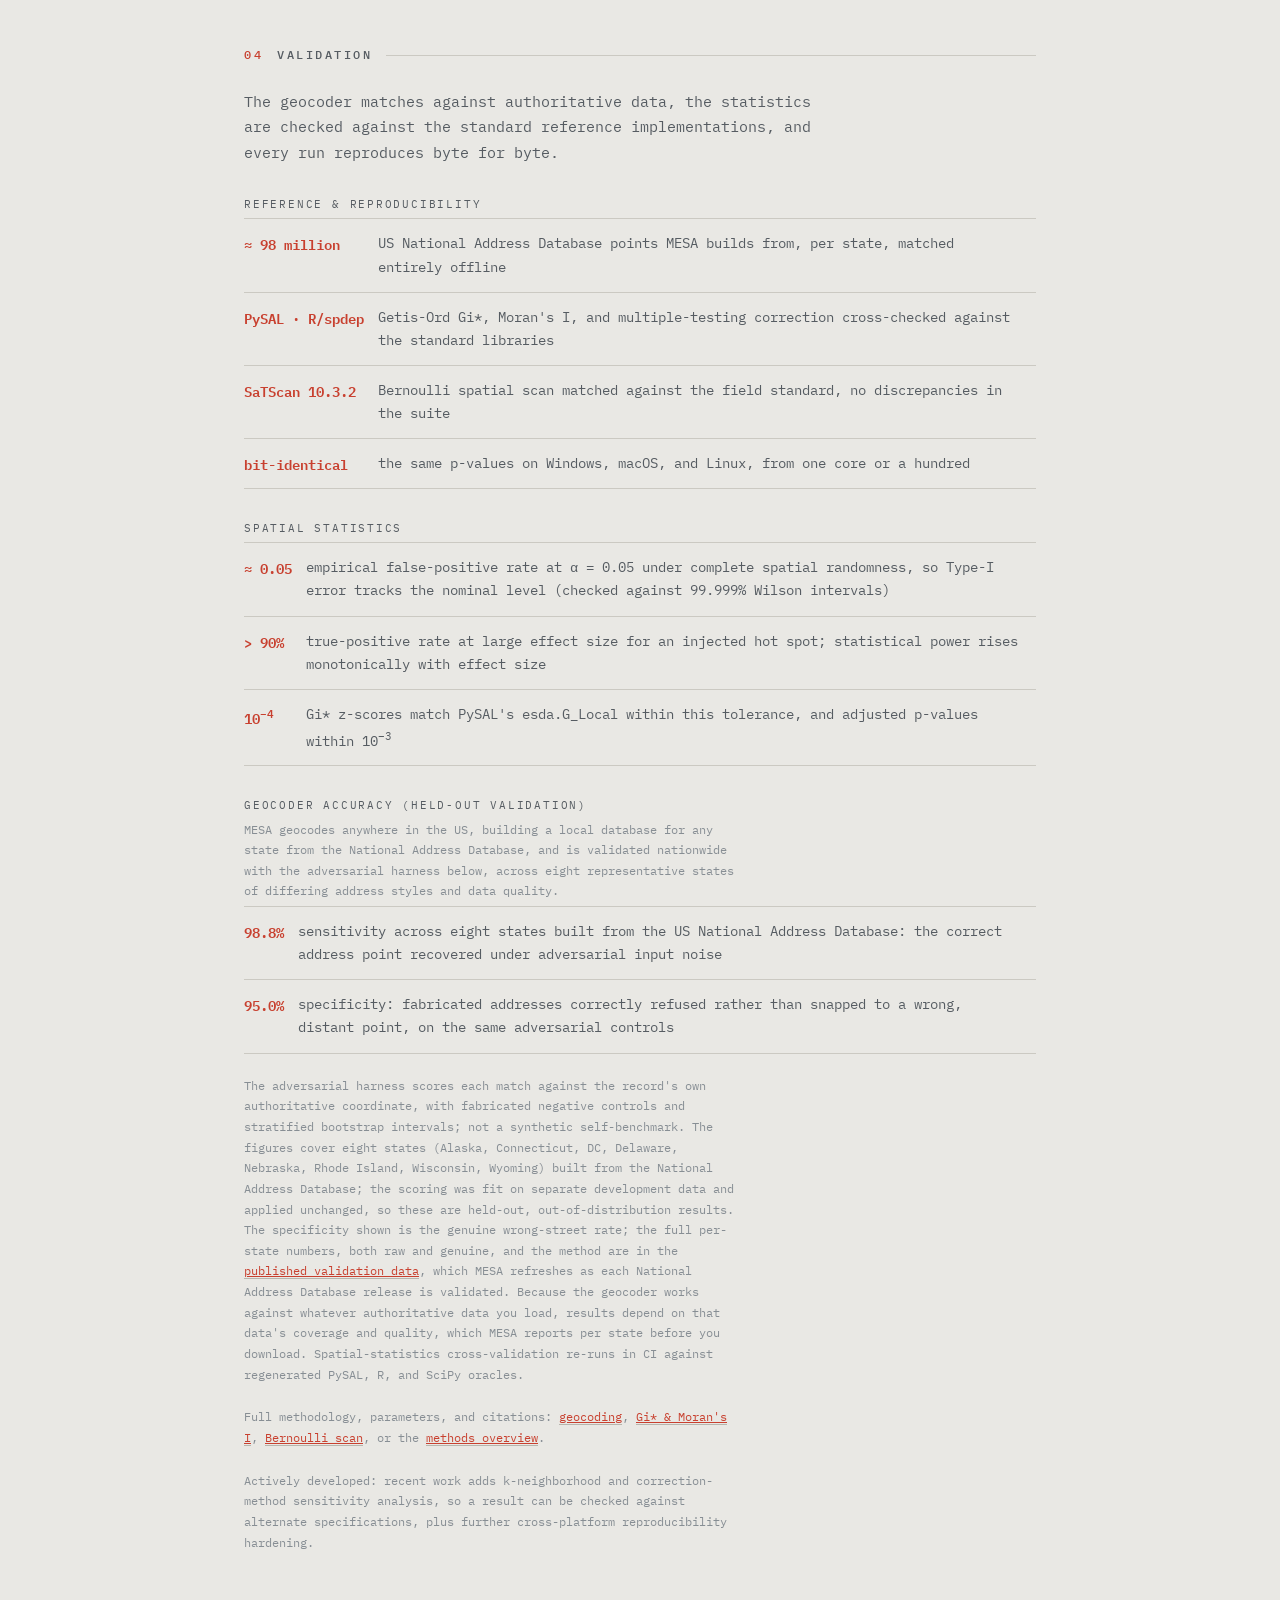
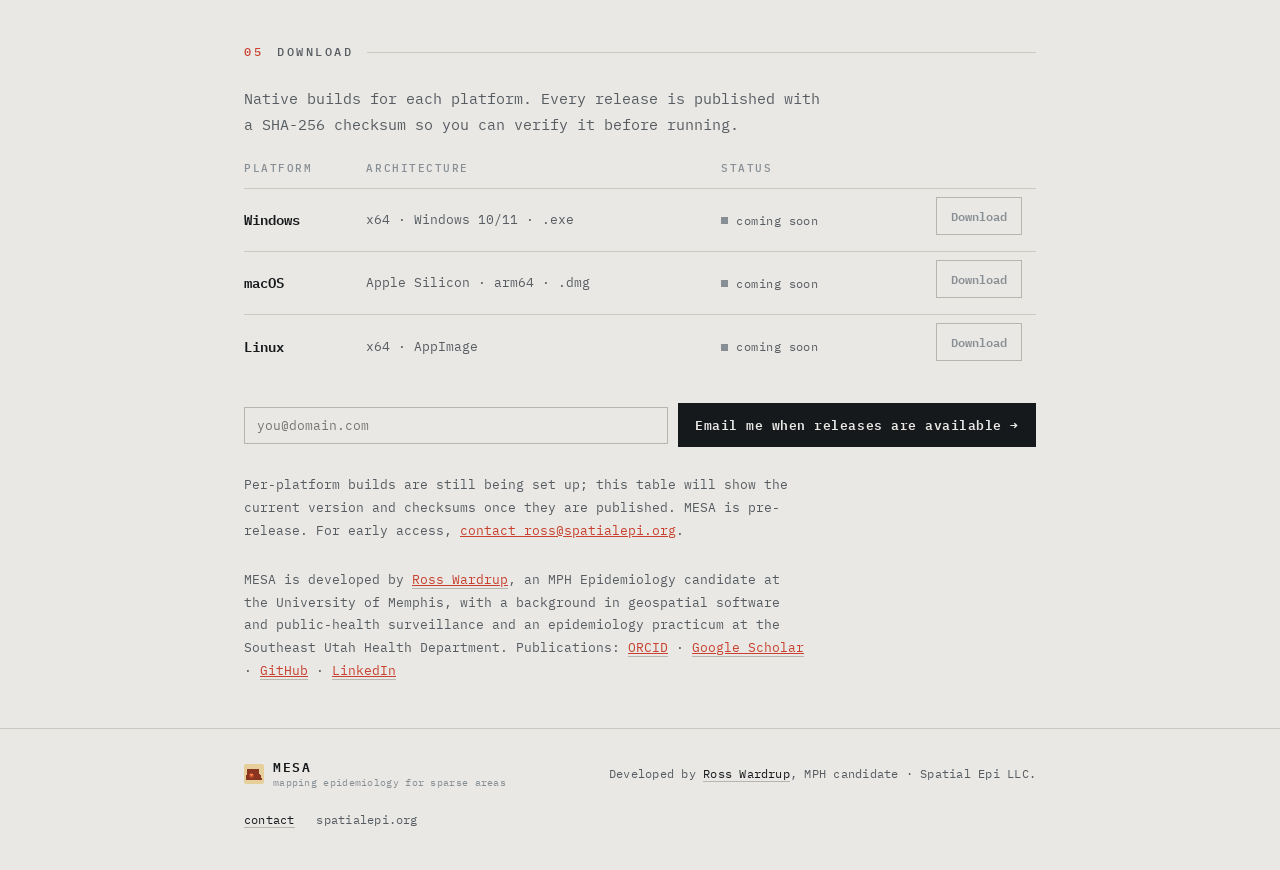
==== commit bb05fa3e: "Describe what MESA now does for a small health department The capabilities list stopped at geocoding" ====
--- a/index.html
+++ b/index.html
@@ -5,7 +5,7 @@
 <meta name="viewport" content="width=device-width, initial-scale=1">
 <script>if('scrollRestoration' in history)history.scrollRestoration='manual';</script>
 <title>MESA · Mapping Epidemiology for Sparse Areas</title>
-<meta name="description" content="MESA is a desktop application for spatial epidemiology. It detects disease clusters in your case data, geocoding addresses and running the spatial statistics entirely on your own machine. No network, no third-party services, no data leaving your computer.">
+<meta name="description" content="MESA is a desktop application for spatial epidemiology. It geocodes case addresses, detects disease clusters, turns counts into rates, and suppresses counts too small to publish. The geocoder and the statistics run on your own machine, so case data does not leave it.">
 <meta name="theme-color" content="#0e141a">
 <meta property="og:title" content="MESA · Mapping Epidemiology for Sparse Areas">
 <meta property="og:description" content="Spatial cluster detection and offline geocoding for public health. Runs entirely on your machine.">
@@ -285,10 +285,42 @@
         <div>
           <h3>Offline address geocoding</h3>
           <p>MESA builds a local SQLite address index that the geocoder matches against,
-            for any US state, from the National Address Database (USDOT, public domain) &mdash;
-            downloaded directly from the source and never redistributed. You can also load
-            your own locality's authoritative points, and optional supplemental files
-            extend coverage.</p>
+            for any US state, from the National Address Database (USDOT, public domain),
+            downloaded directly from the source and never redistributed. Where a state has
+            been prepared in advance, MESA downloads that database instead, which is about
+            a tenth of the bytes and skips the build. You can also load your own locality's
+            authoritative points, and optional supplemental files extend coverage.</p>
+        </div>
+      </div>
+      <div class="row">
+        <div class="k">publish</div>
+        <div>
+          <h3>Small-count suppression</h3>
+          <p>A count small enough to identify someone must not be published, and masking
+            that one cell is not enough: if the row total sits beside it, the hidden number
+            can be subtracted back out. MESA masks a second value as cover and reports how
+            many groups remain recoverable, which should be zero. The threshold is yours to
+            set, because it is local policy rather than a default.</p>
+        </div>
+      </div>
+      <div class="row">
+        <div class="k">rates</div>
+        <div>
+          <h3>Rates, and rates built on almost nobody</h3>
+          <p>Counts become rates per 1,000 or per 100,000. Where a rate cannot honestly be
+            made, the cell is left blank rather than zero, because a zero is a claim about a
+            place. Empirical Bayes smoothing (Marshall, 1991) pulls a rate toward the
+            district mean by an amount set by how little the local population can support,
+            so one case among forty people stops being the loudest number on the map.</p>
+        </div>
+      </div>
+      <div class="row">
+        <div class="k">repeat</div>
+        <div>
+          <h3>Protocols you can re-run</h3>
+          <p>Steps are wired together on a canvas and saved with the project, so next
+            month's report is a re-run rather than a rebuild. Each run records what it read,
+            what it changed, and which settings produced the result.</p>
         </div>
       </div>
       <div class="row">
@@ -412,7 +444,7 @@
     <div class="subhead">geocoder accuracy (held-out validation)</div>
     <p class="fine" style="margin-top:0">MESA geocodes anywhere in the US, building a local database
       for any state from the National Address Database, and is validated nationwide with the
-      adversarial harness below &mdash; across eight representative states of differing address
+      adversarial harness below, across eight representative states of differing address
       styles and data quality.</p>
     <table class="data">
       <tbody>
@@ -481,8 +513,8 @@
     </form>
     <p class="notify-msg" id="notify-msg" hidden></p>
     <p class="dlnote">Per-platform builds are still being set up; this table will show the
-      current version and checksums once they are published. MESA is pre-release —
-      for early access, <a href="mailto:ross@spatialepi.org" style="color:var(--accent)">contact ross@spatialepi.org</a>.</p>
+      current version and checksums once they are published. MESA is pre-release. For
+      early access, <a href="mailto:ross@spatialepi.org" style="color:var(--accent)">contact ross@spatialepi.org</a>.</p>
     <p class="dlnote">MESA is developed by <a href="https://rwardrup.com" style="color:var(--accent);border-bottom:1px solid var(--line-2)">Ross Wardrup</a>,
       an MPH Epidemiology candidate at the University of Memphis, with a background in
       geospatial software and public-health surveillance and an epidemiology practicum at
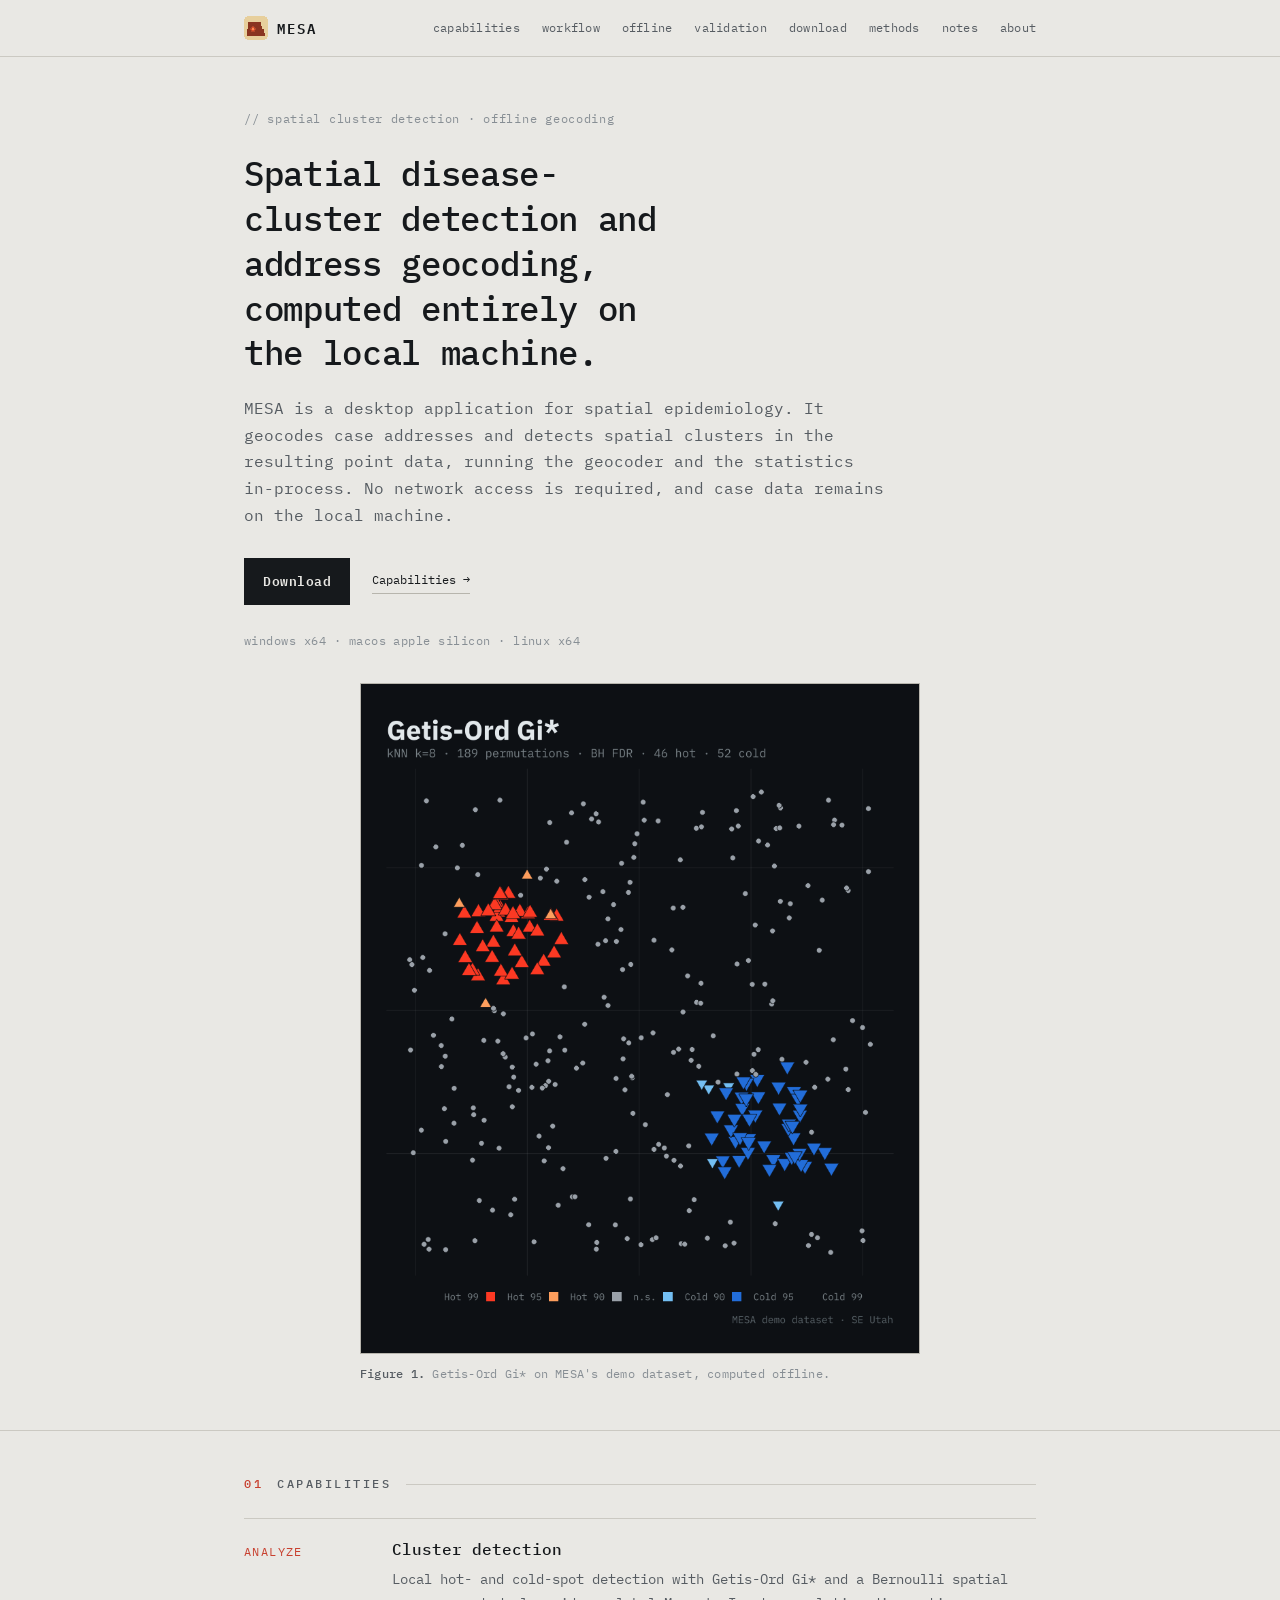
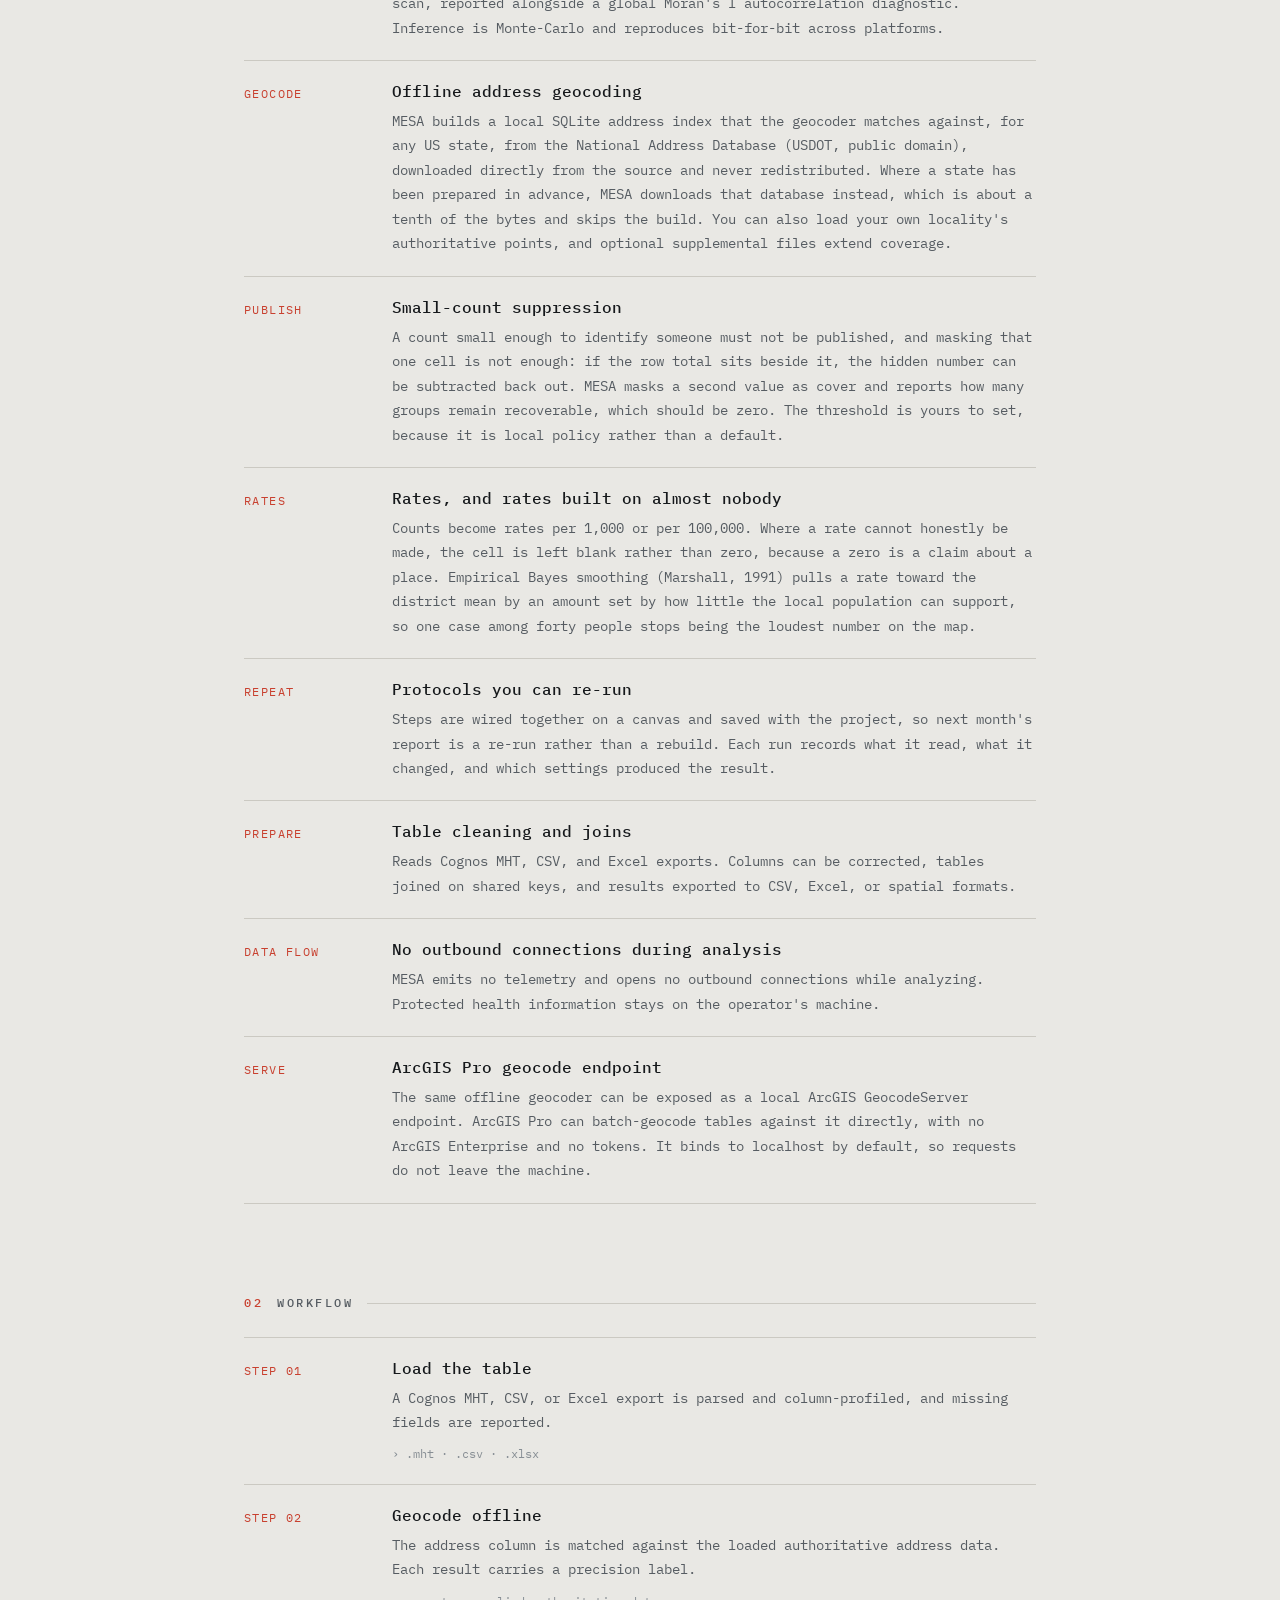
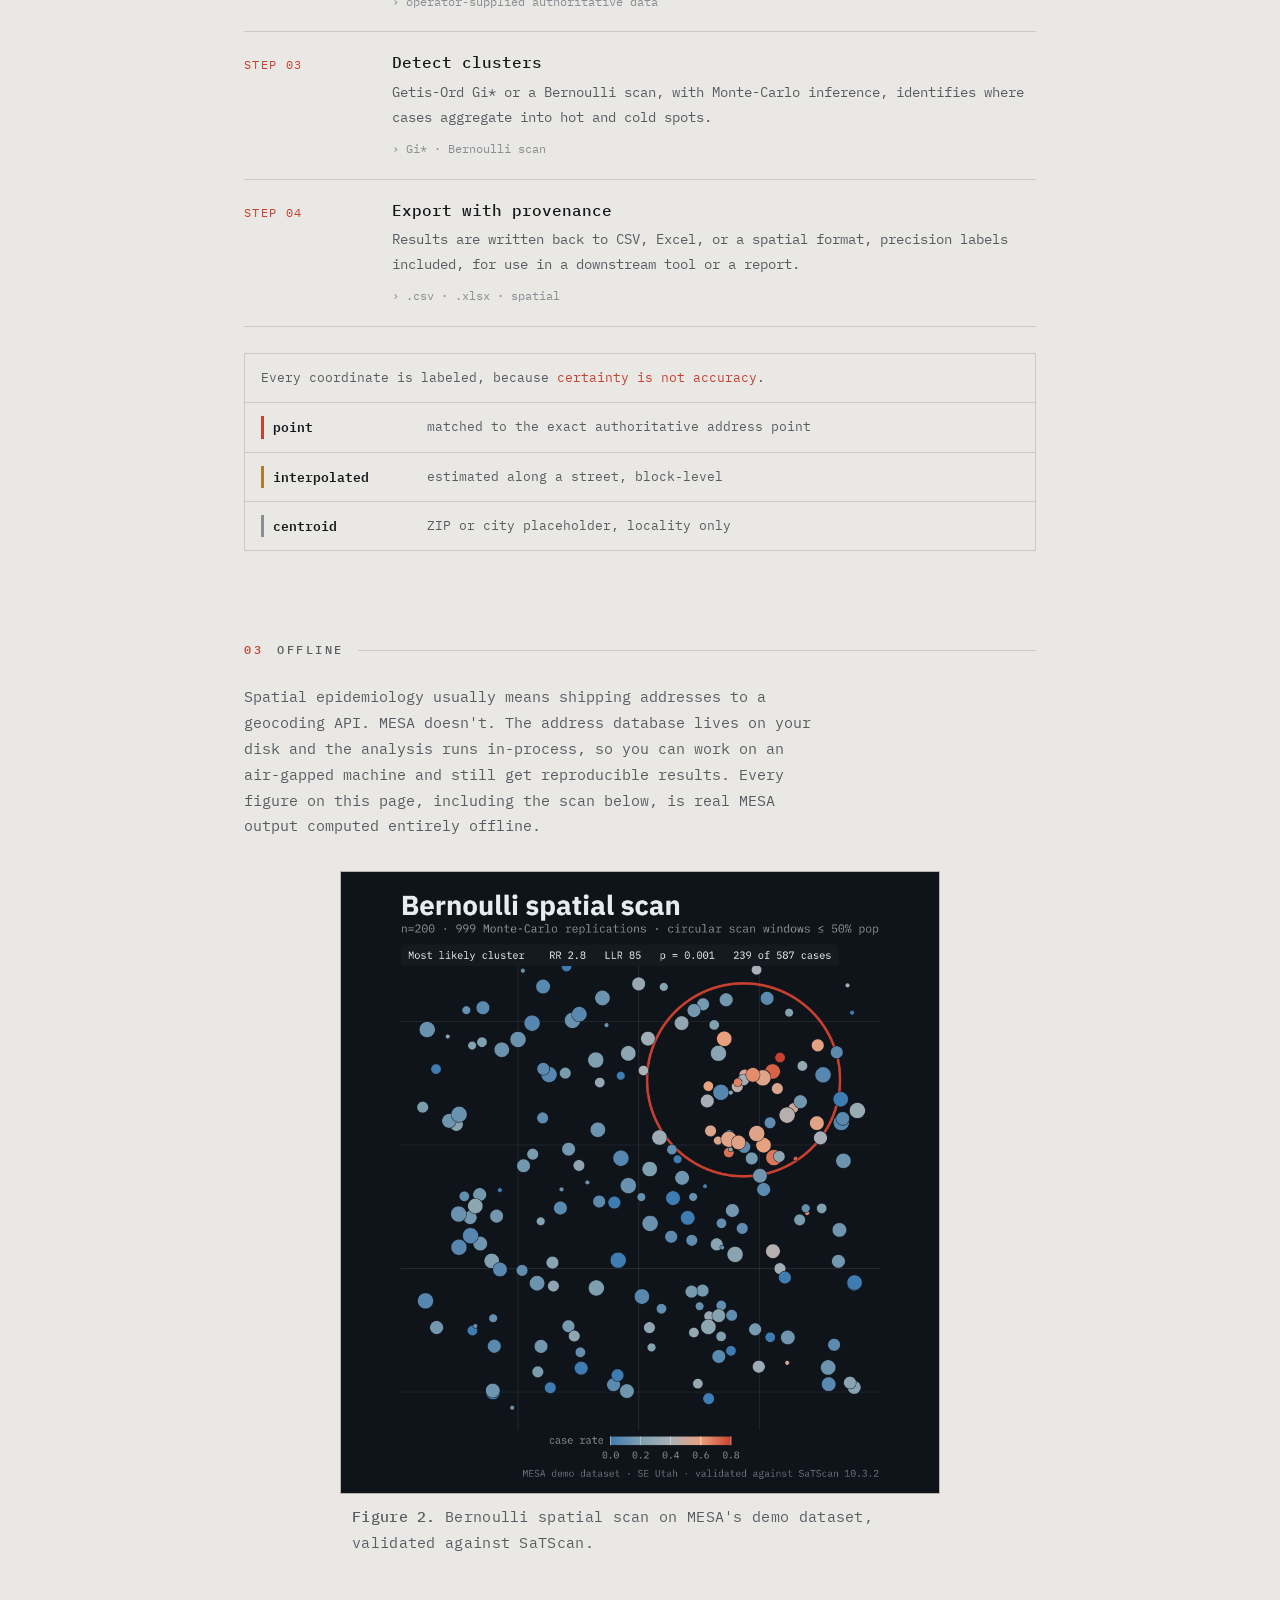
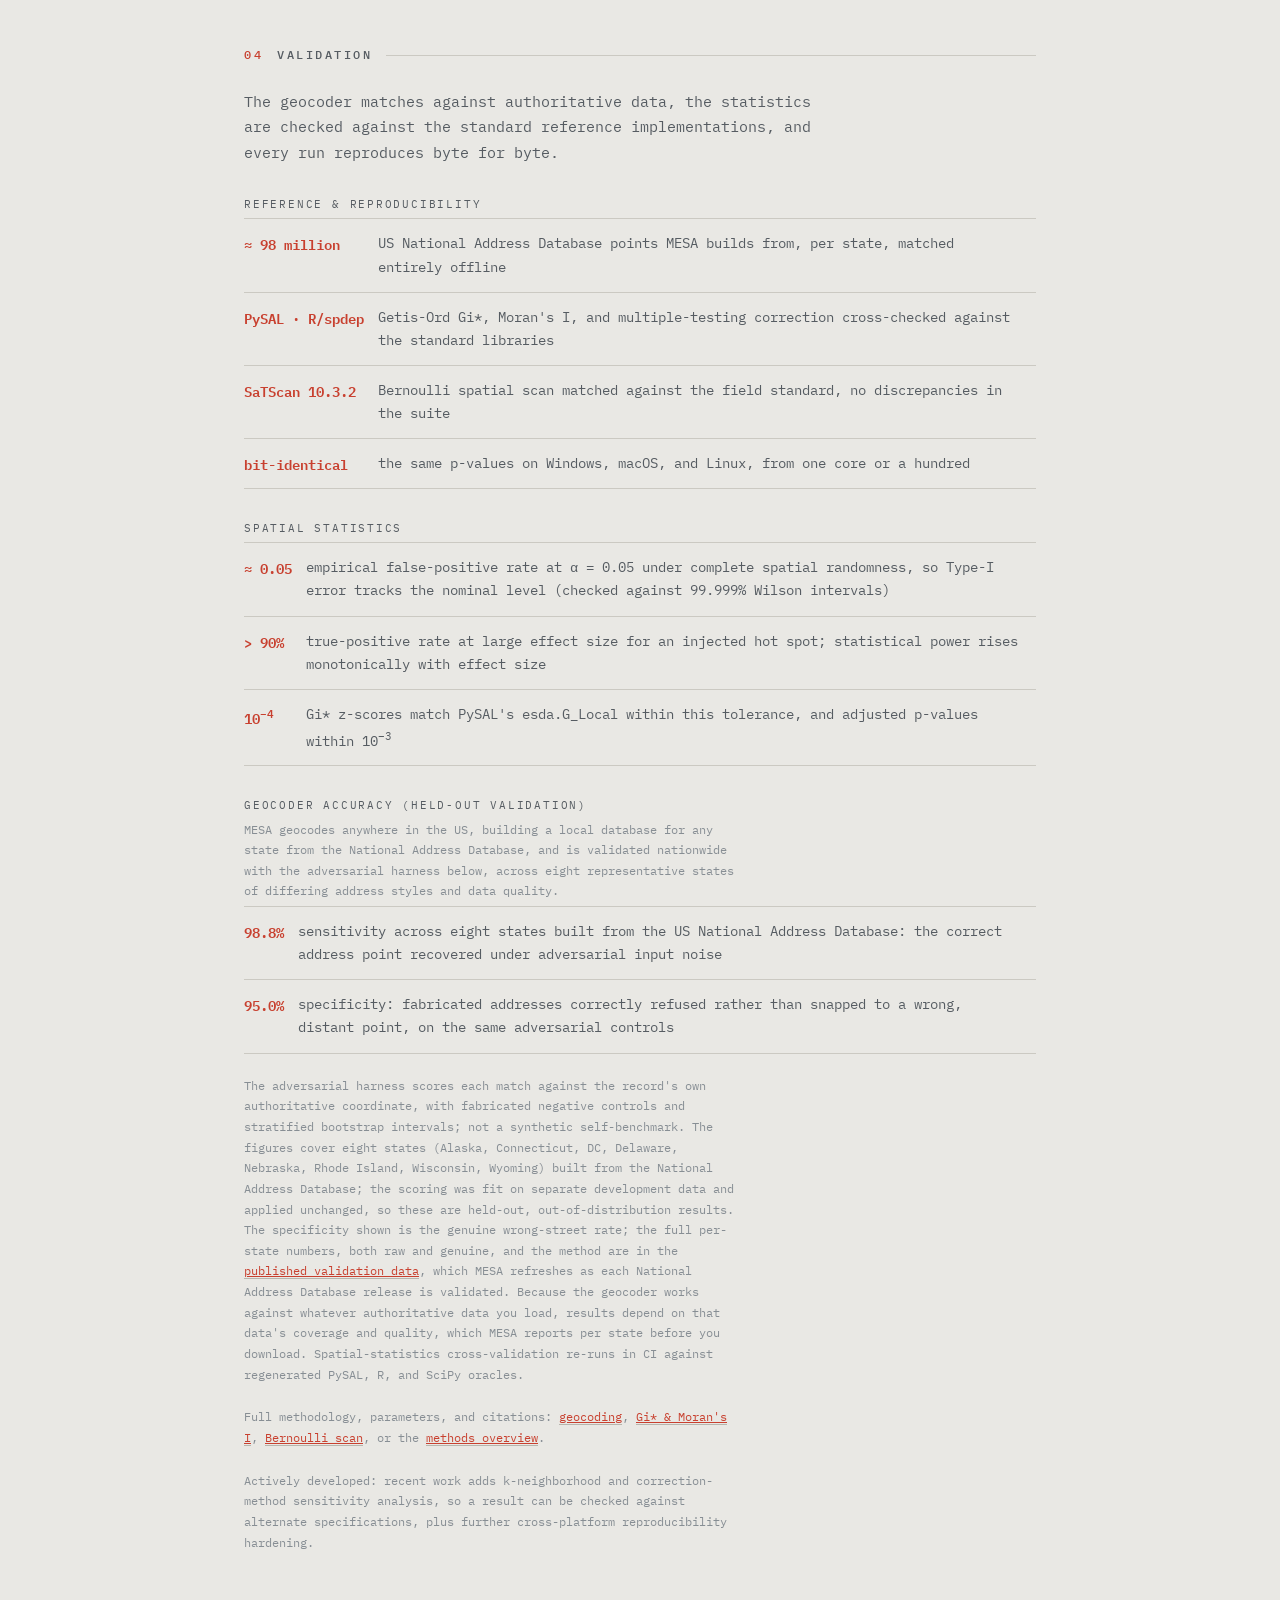
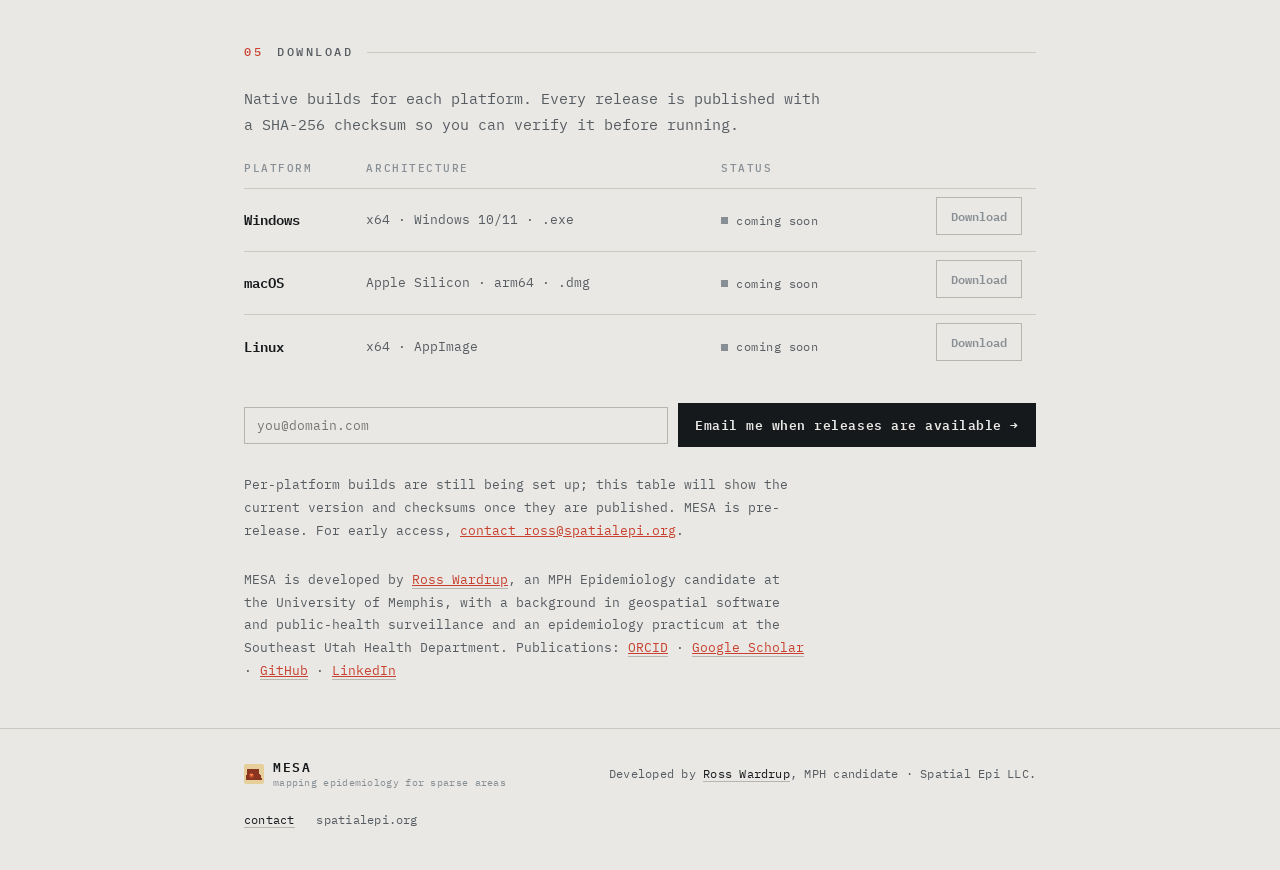
==== commit ab881fad: "Make the download prose match the download table index.html already lit up the buttons from manifest" ====
--- a/index.html
+++ b/index.html
@@ -512,7 +512,7 @@
       <button type="submit">Email me when releases are available →</button>
     </form>
     <p class="notify-msg" id="notify-msg" hidden></p>
-    <p class="dlnote">Per-platform builds are still being set up; this table will show the
+    <p class="dlnote" id="dlnote">Per-platform builds are still being set up; this table will show the
       current version and checksums once they are published. MESA is pre-release. For
       early access, <a href="mailto:ross@spatialepi.org" style="color:var(--accent)">contact ross@spatialepi.org</a>.</p>
     <p class="dlnote">MESA is developed by <a href="https://rwardrup.com" style="color:var(--accent);border-bottom:1px solid var(--line-2)">Ross Wardrup</a>,
@@ -557,14 +557,36 @@
   //   { "version":"1.0.0","builds":{ "windows":{"url":"…","sha256":"…"}, … } }
   fetch('manifest.json',{cache:'no-store'}).then(function(r){return r.ok?r.json():null}).then(function(m){
     if(!m||!m.builds) return;
-    document.querySelectorAll('#dlbody tr').forEach(function(row){
+    var rows=document.querySelectorAll('#dlbody tr'), ready=0;
+    rows.forEach(function(row){
       var b=m.builds[row.dataset.os]; if(!b||!b.url) return;
+      ready++;
       var get=row.querySelector('.get'), st=row.querySelector('.status'), sha=row.querySelector('.sha');
       get.textContent='Download'+(m.version?' v'+m.version:''); get.href=b.url;
       get.classList.add('ready'); get.removeAttribute('aria-disabled');
       st.classList.add('ready'); st.lastChild.textContent='available';
       if(b.sha256) sha.textContent='SHA-256 '+b.sha256;
     });
+    if(!ready) return;
+
+    // The prose around the table is written for the state where nothing has shipped. Once
+    // a build exists it contradicts the working Download button sitting above it, so it is
+    // rewritten here rather than being edited by hand every release. Platforms land at
+    // different times (each is built and signed on its own machine), so "some are ready"
+    // is a normal state and gets its own wording.
+    var note=document.getElementById('dlnote');
+    if(note){
+      var txt='Each download is signed and timestamped. Check the SHA-256 above before running it.';
+      if(ready<rows.length) txt+=' Builds for the remaining platforms follow as they are made.';
+      if(m.date) txt+=' Released '+m.date+'.';
+      note.textContent=txt;
+    }
+    // The signup is for people waiting on a build. Keep it while any platform is still
+    // missing; retire it once they are all out.
+    if(ready===rows.length){
+      var f=document.getElementById('notify-form');
+      if(f) f.hidden=true;
+    }
   }).catch(function(){});
 
   // Notify-me signup: posts to Formspree (https://formspree.io) so visitors don't
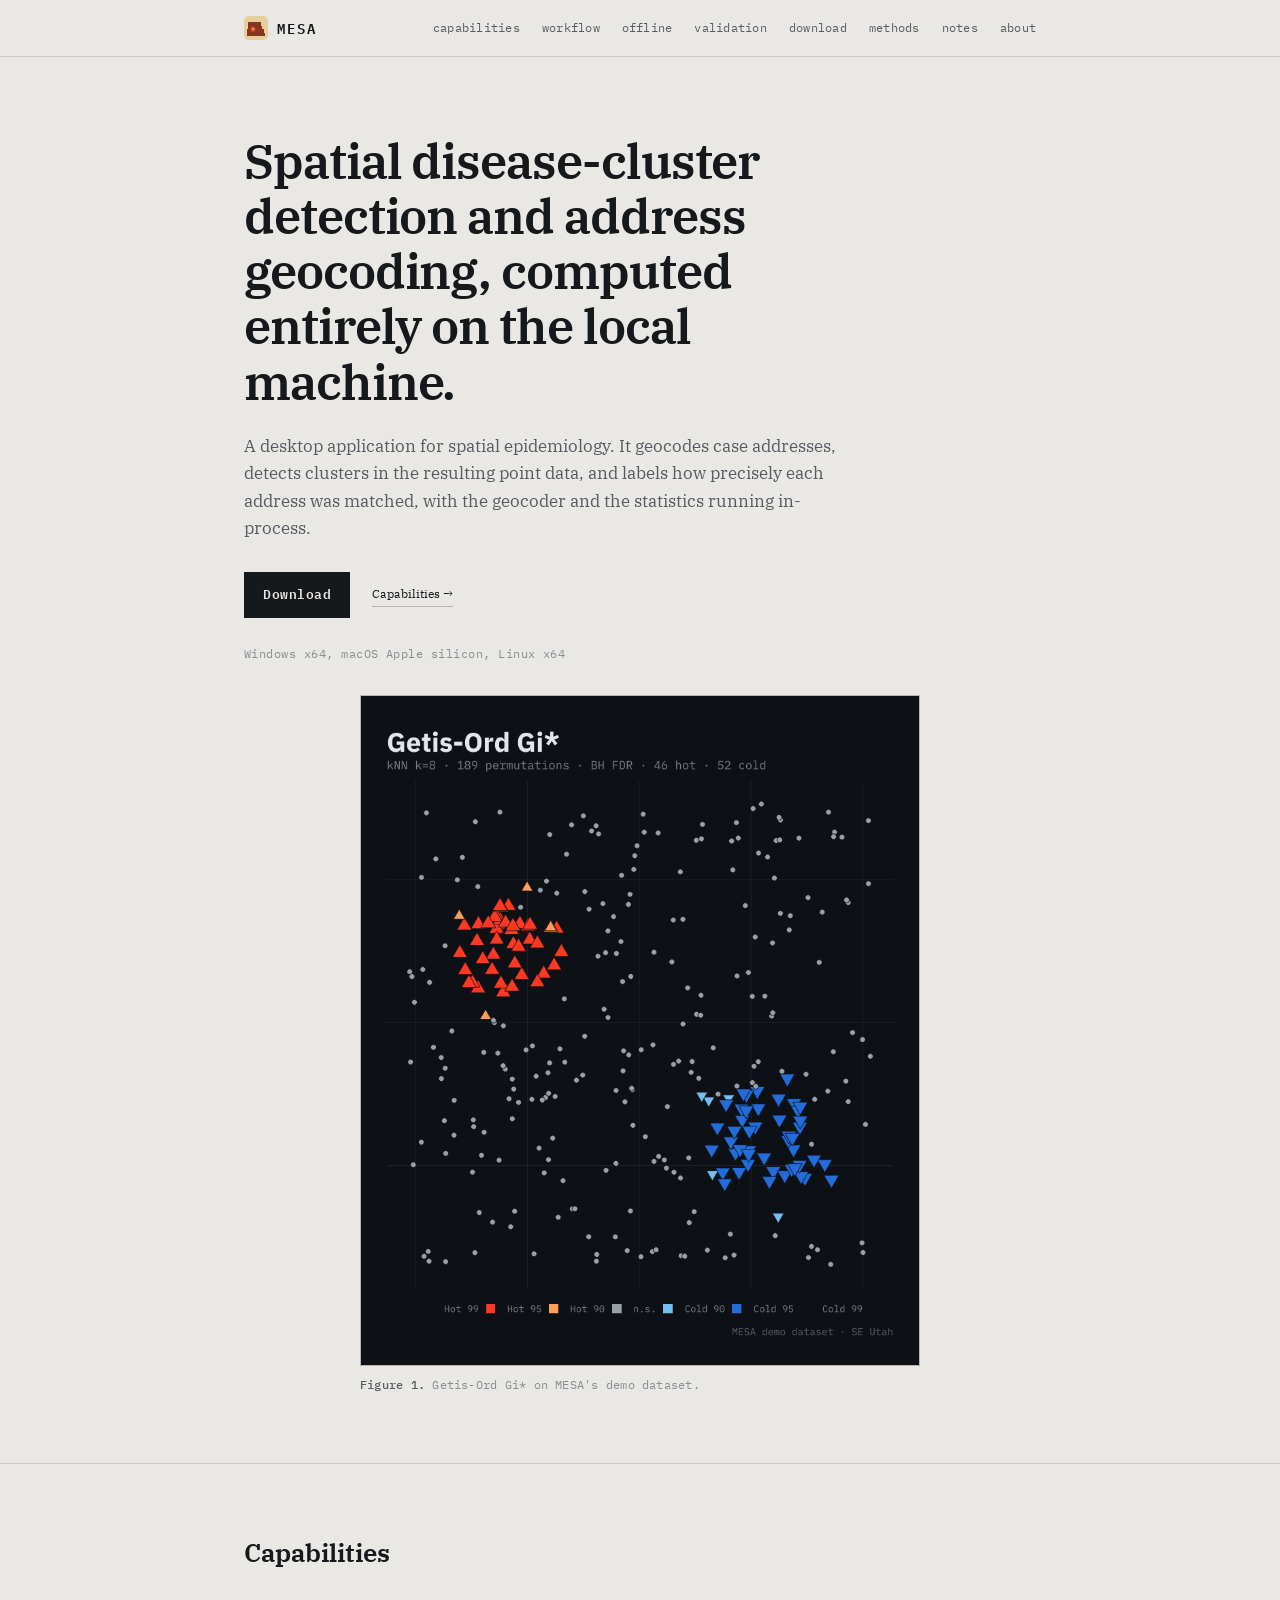
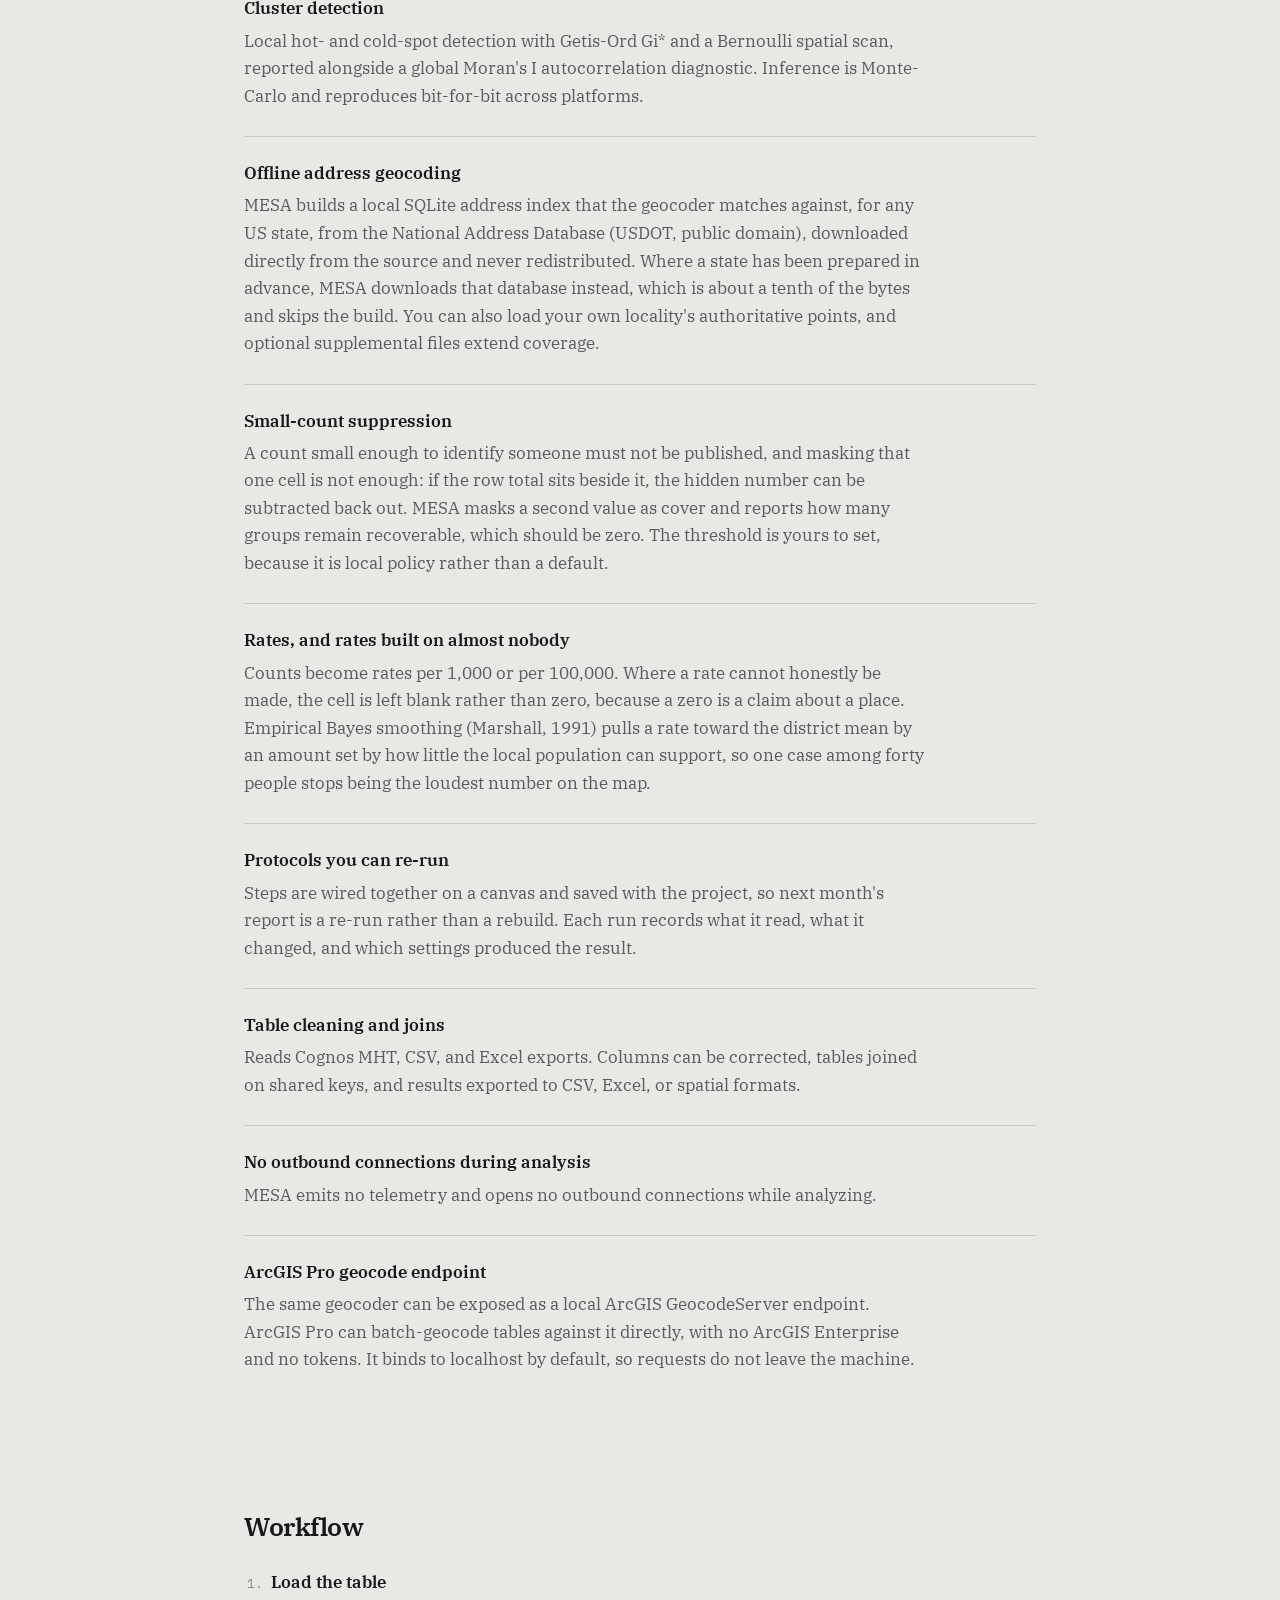
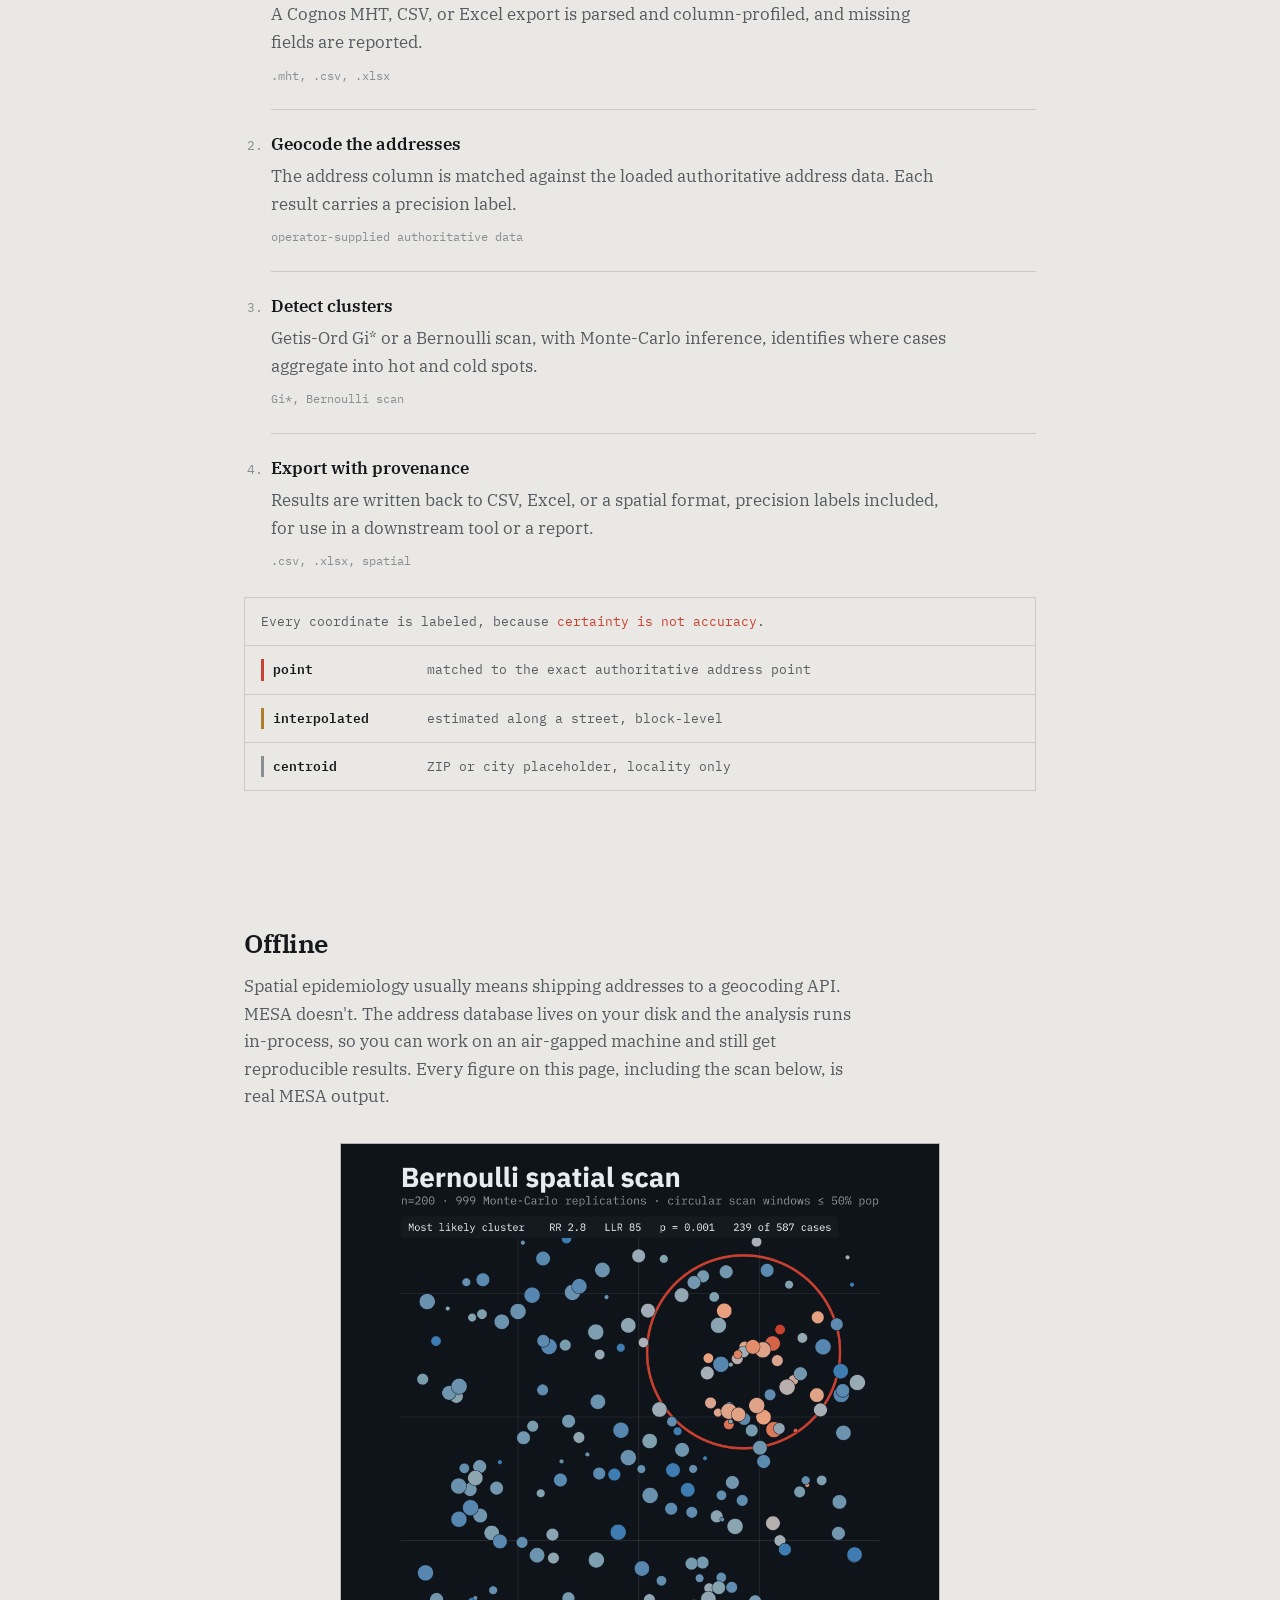
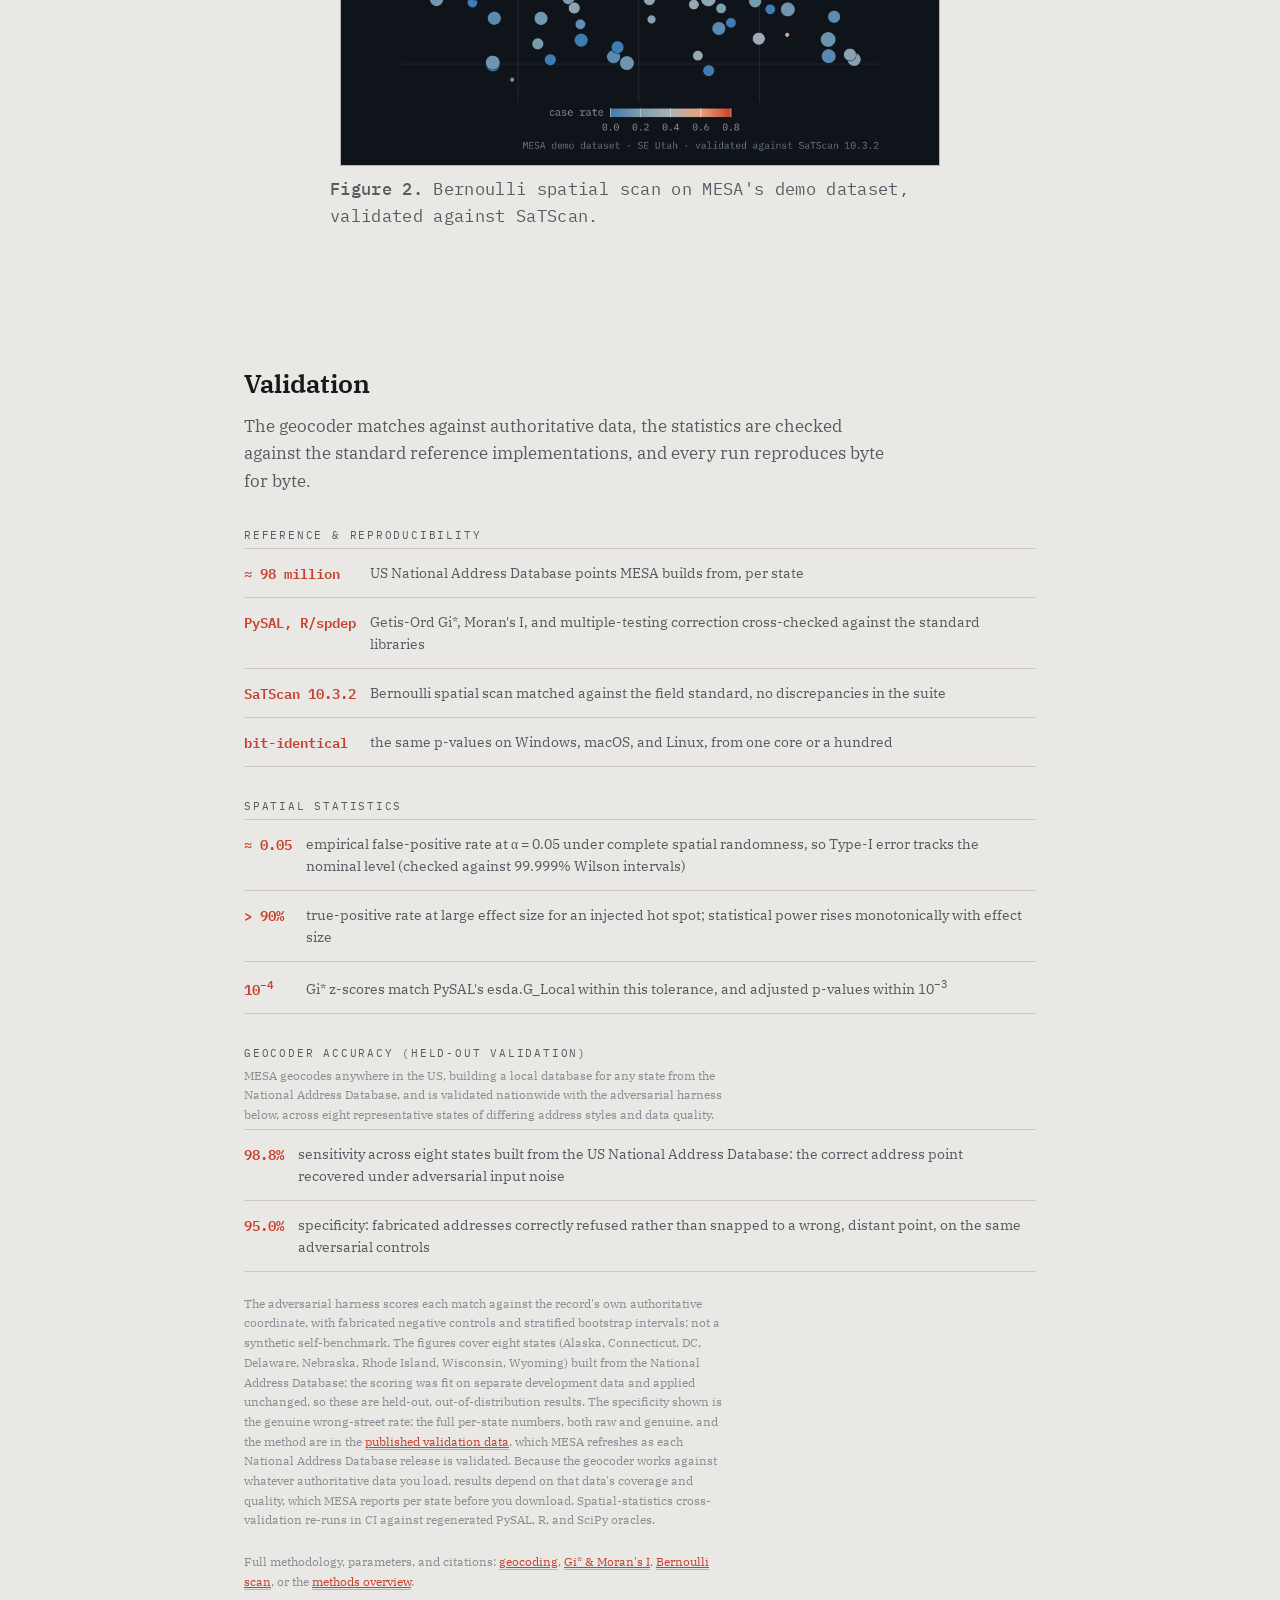
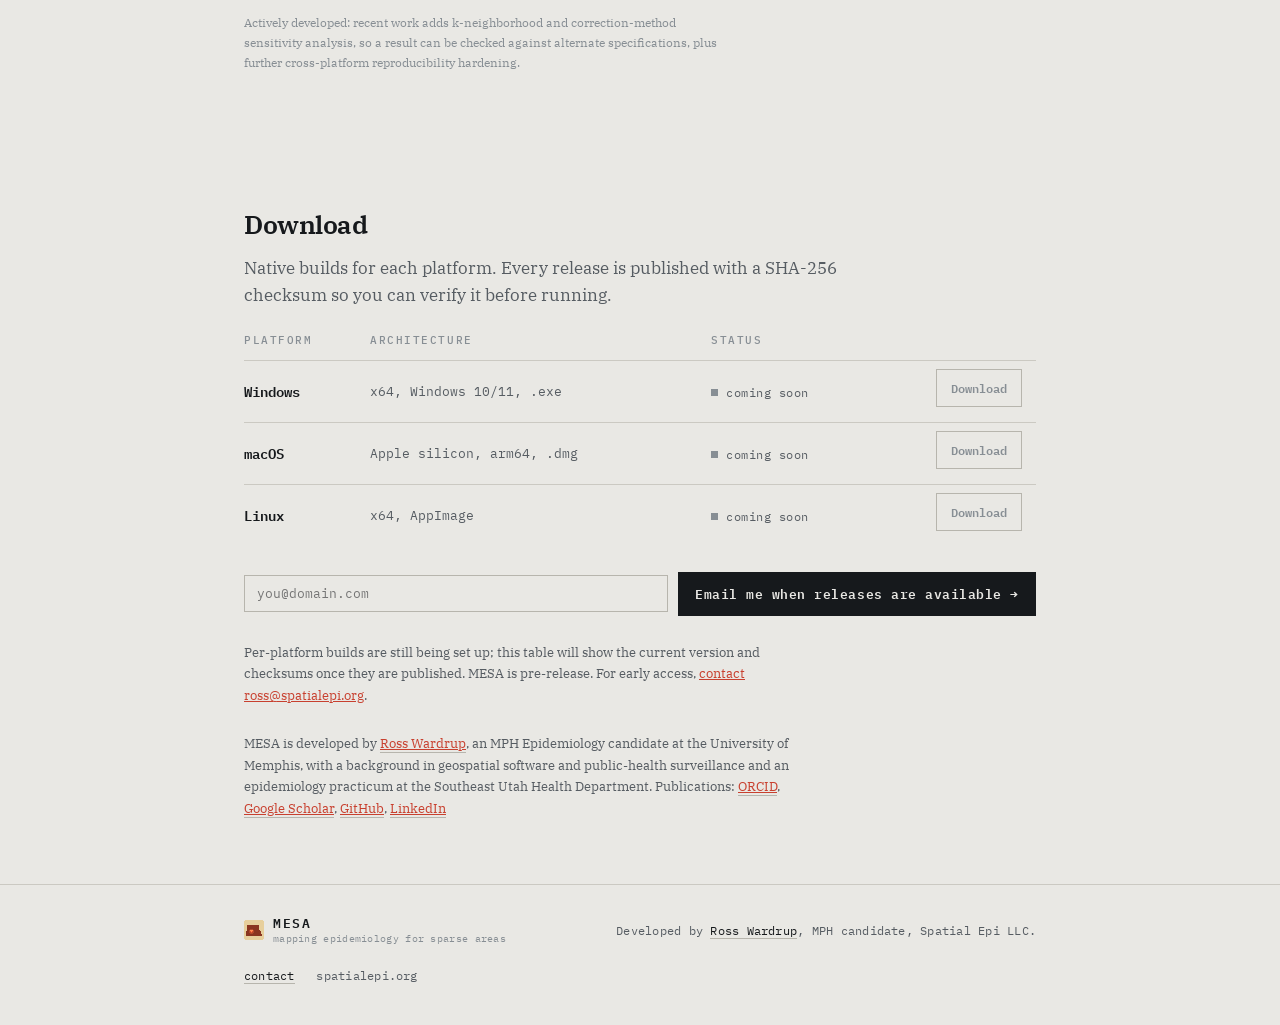
==== commit 450cba89: "Set prose in a text face, and stop saying offline nine times The site read as generated, and the rea" ====
--- a/index.html
+++ b/index.html
@@ -4,16 +4,16 @@
 <meta charset="utf-8">
 <meta name="viewport" content="width=device-width, initial-scale=1">
 <script>if('scrollRestoration' in history)history.scrollRestoration='manual';</script>
-<title>MESA · Mapping Epidemiology for Sparse Areas</title>
+<title>MESA: Mapping Epidemiology for Sparse Areas</title>
 <meta name="description" content="MESA is a desktop application for spatial epidemiology. It geocodes case addresses, detects disease clusters, turns counts into rates, and suppresses counts too small to publish. The geocoder and the statistics run on your own machine, so case data does not leave it.">
 <meta name="theme-color" content="#0e141a">
-<meta property="og:title" content="MESA · Mapping Epidemiology for Sparse Areas">
+<meta property="og:title" content="MESA: Mapping Epidemiology for Sparse Areas">
 <meta property="og:description" content="Spatial cluster detection and offline geocoding for public health. Runs entirely on your machine.">
 <meta property="og:type" content="website">
 <meta property="og:url" content="https://www.spatialepi.org/">
 <meta property="og:image" content="https://www.spatialepi.org/og-image.png">
 <meta name="twitter:card" content="summary_large_image">
-<meta name="twitter:title" content="MESA · Mapping Epidemiology for Sparse Areas">
+<meta name="twitter:title" content="MESA: Mapping Epidemiology for Sparse Areas">
 <meta name="twitter:description" content="Spatial cluster detection and offline geocoding for public health. Runs entirely on your machine.">
 <meta name="twitter:image" content="https://www.spatialepi.org/og-image.png">
 
@@ -22,7 +22,7 @@
 <link rel="apple-touch-icon" href="apple-touch-icon.png?v=2">
 <link rel="preconnect" href="https://fonts.googleapis.com">
 <link rel="preconnect" href="https://fonts.gstatic.com" crossorigin>
-<link href="https://fonts.googleapis.com/css2?family=IBM+Plex+Mono:wght@400;500;600&display=swap" rel="stylesheet">
+<link href="https://fonts.googleapis.com/css2?family=IBM+Plex+Mono:wght@400;500;600&family=IBM+Plex+Serif:wght@400;600&display=swap" rel="stylesheet">
 <style>
   :root{
     --bg:#E9E8E4;
@@ -36,19 +36,27 @@
     --amber:#B07D2A;
     --cold:#3E7CB1;
     --mono:"IBM Plex Mono",ui-monospace,Menlo,Consolas,monospace;
+    /* Prose is set in a text face and mono is reserved for machine output: file
+       extensions, parameters, checksums, table data, figure captions. The distinction
+       carries meaning, which is why it is worth having two faces at all. */
+    --serif:"IBM Plex Serif",Charter,"Bitstream Charter","Sitka Text",Cambria,Georgia,serif;
   }
   *{box-sizing:border-box}
   html{-webkit-text-size-adjust:100%;scroll-padding-top:58px;scroll-behavior:smooth}
   body{
     margin:0;background:var(--bg);color:var(--ink);
-    font-family:var(--mono);font-size:15px;line-height:1.7;
+    font-family:var(--serif);font-size:17px;line-height:1.62;
     -webkit-font-smoothing:antialiased;
   }
+  /* Everything that is a value rather than a sentence. */
+  .nav,.mark b,.btn,.get,.plat,.cap,.tk,.subhead,.status,.sha,.arch,.os,
+  table.data th,table.data td.v,table.dl th,.tiers,.notify input,.notify button,
+  code,.crumb,footer .wrap{font-family:var(--mono)}
   a{color:inherit}
   ::selection{background:var(--ink);color:var(--bg)}
   .wrap{max-width:840px;margin:0 auto;padding:0 24px}
   p{margin:0}
-  h1,h2,h3{font-weight:500;margin:0;line-height:1.3}
+  h1,h2,h3{font-family:var(--serif);font-weight:600;margin:0;line-height:1.25}
   b,strong{font-weight:600}
 
   /* ---- header ---- */
@@ -67,19 +75,18 @@
   .nav a:hover{color:var(--accent)}
 
   /* ---- section frame ---- */
-  section{padding:46px 0}
-  .sec{display:flex;align-items:center;gap:14px;margin:0 0 26px;
-    font-size:.72rem;letter-spacing:.22em;text-transform:uppercase;color:var(--muted)}
-  .sec .n{color:var(--accent)}
-  .sec::after{content:"";flex:1;height:0;border-top:1px solid var(--line)}
+  section{padding:72px 0 64px}
+  .sec{display:block;margin:0 0 4px;font-size:1.62rem;letter-spacing:-.018em;color:var(--ink)}
   .lead{color:var(--muted);max-width:64ch}
+  /* A section's own intro belongs to its heading, not to the gap above it. */
+  .sec + p,.sec + .lead{margin-top:14px}
+  .rows,.flow,.tiers,table.data,table.dl,.panel{margin-top:32px}
 
   /* ---- hero ---- */
-  .hero{border-bottom:1px solid var(--line);padding-top:52px}
-  .kicker{color:var(--faint);font-size:.75rem;letter-spacing:.06em;margin-bottom:22px}
-  .kicker::before{content:"// "}
-  .hero h1{font-size:clamp(1.5rem,3.6vw,2.15rem);letter-spacing:-.01em;max-width:22ch}
-  .hero .lead{margin-top:20px;font-size:.98rem}
+  .hero{border-bottom:1px solid var(--line);padding:76px 0 68px}
+
+  .hero h1{font-size:clamp(2rem,4.6vw,3.05rem);line-height:1.13;letter-spacing:-.022em;max-width:19ch}
+  .hero .lead{margin-top:24px;font-size:1.06rem;max-width:60ch}
   .hero .lead b{color:var(--ink)}
   .actions{margin-top:30px;display:flex;align-items:center;gap:22px;flex-wrap:wrap}
   .btn{font-family:var(--mono);font-size:.82rem;font-weight:600;letter-spacing:.04em;
@@ -105,22 +112,20 @@
   .cap b{color:var(--muted);font-weight:500}
 
   /* ---- label/value rows (capabilities) ---- */
-  .rows{border-top:1px solid var(--line)}
-  .row{display:grid;grid-template-columns:130px 1fr;gap:18px;
-    padding:20px 0;border-bottom:1px solid var(--line)}
-  .row .k{color:var(--accent);font-size:.72rem;letter-spacing:.12em;text-transform:uppercase;padding-top:3px}
-  .row h3{font-size:1rem;margin-bottom:7px}
-  .row p{color:var(--muted);font-size:.9rem}
+  .rows{margin-top:30px}
+  .row{padding:0 0 26px;margin-bottom:26px;border-bottom:1px solid var(--line)}
+  .row:last-child{border-bottom:none;margin-bottom:0;padding-bottom:0}
+  .row h3{font-size:1.06rem;margin-bottom:8px}
+  .row p{color:var(--muted);max-width:68ch}
 
   /* ---- workflow ---- */
-  .flow{list-style:none;margin:0;padding:0;border-top:1px solid var(--line)}
-  .flow li{display:grid;grid-template-columns:130px 1fr;gap:18px;
-    padding:20px 0;border-bottom:1px solid var(--line)}
-  .flow .n{color:var(--accent);font-size:.72rem;letter-spacing:.12em;text-transform:uppercase;padding-top:3px}
-  .flow h3{font-size:1rem;margin-bottom:7px}
-  .flow p{color:var(--muted);font-size:.9rem}
-  .flow .tk{display:block;margin-top:10px;color:var(--faint);font-size:.72rem}
-  .flow .tk::before{content:"› "}
+  .flow{margin:30px 0 0;padding:0 0 0 1.6em}
+  .flow li{padding:0 0 24px;margin-bottom:24px;border-bottom:1px solid var(--line)}
+  .flow li:last-child{border-bottom:none;margin-bottom:0;padding-bottom:0}
+  .flow li::marker{color:var(--faint);font-family:var(--mono);font-size:.82rem}
+  .flow h3{font-size:1.06rem;margin-bottom:8px}
+  .flow p{color:var(--muted);max-width:68ch}
+  .flow .tk{display:block;margin-top:9px;color:var(--faint);font-size:.76rem}
   .tiers{margin-top:26px;border:1px solid var(--line)}
   .tiers .t{display:grid;grid-template-columns:150px 1fr;gap:16px;padding:13px 16px;
     border-bottom:1px solid var(--line);font-size:.82rem}
@@ -134,7 +139,7 @@
   .tiers .cap-line em{color:var(--accent);font-style:normal}
 
   /* ---- offline ---- */
-  .offline p{color:var(--muted);max-width:64ch;font-size:.95rem}
+  .offline p{color:var(--muted);max-width:62ch;font-size:1.06rem}
 
   /* ---- data tables (validation, download) ---- */
   table{width:100%;border-collapse:collapse;font-size:.85rem}
@@ -191,8 +196,7 @@
 
   @media(max-width:720px){
     .nav{display:none}
-    .row,.flow li{grid-template-columns:1fr;gap:6px}
-    .row .k,.flow .n{padding-top:0}
+    .flow{padding-left:1.35em}
     .tiers .t,.tiers .t1 b,.tiers .t2 b,.tiers .t3 b{grid-template-columns:1fr}
     .tiers .t{grid-template-columns:1fr;gap:5px}
     table.dl th:nth-child(2),table.dl td:nth-child(2){display:none}
@@ -245,34 +249,27 @@
 
 <section class="hero">
   <div class="wrap">
-    <p class="kicker">spatial cluster detection · offline geocoding</p>
     <h1>Spatial disease-cluster detection and address geocoding, computed entirely on the local machine.</h1>
-    <p class="lead">MESA is a desktop application for spatial epidemiology. It geocodes case
-      addresses and detects spatial clusters in the resulting point data, running the
-      geocoder and the statistics in-process. No network access is required, and case data
-      remains on the local machine.</p>
+    <p class="lead">A desktop application for spatial epidemiology. It geocodes case
+      addresses, detects clusters in the resulting point data, and labels how precisely
+      each address was matched, with the geocoder and the statistics running in-process.</p>
     <div class="actions">
       <a class="btn" href="#download">Download</a>
       <a class="tl" href="#capabilities">Capabilities →</a>
     </div>
-    <p class="plat">windows x64 · macos apple silicon · linux x64</p>
+    <p class="plat">Windows x64, macOS Apple silicon, Linux x64</p>
     <figure class="panel" id="hero-fig">
       <img class="plotimg" src="hero-map.png" alt="Getis-Ord Gi* hot-spot analysis of MESA's demo dataset, showing a significant hot-spot cluster and a cold-spot cluster">
-      <div class="ph" aria-hidden="true">
-        <span class="a">Gi* hot-spot analysis</span>
-        <span class="b">figure coming soon</span>
-      </div>
     </figure>
-    <p class="cap"><b>Figure 1.</b> Getis-Ord Gi* on MESA's demo dataset, computed offline.</p>
+    <p class="cap"><b>Figure 1.</b> Getis-Ord Gi* on MESA's demo dataset.</p>
   </div>
 </section>
 
 <section id="capabilities">
   <div class="wrap">
-    <h2 class="sec"><span class="n">01</span> capabilities</h2>
+    <h2 class="sec">Capabilities</h2>
     <div class="rows">
       <div class="row">
-        <div class="k">analyze</div>
         <div>
           <h3>Cluster detection</h3>
           <p>Local hot- and cold-spot detection with Getis-Ord Gi* and a Bernoulli spatial
@@ -281,7 +278,6 @@
         </div>
       </div>
       <div class="row">
-        <div class="k">geocode</div>
         <div>
           <h3>Offline address geocoding</h3>
           <p>MESA builds a local SQLite address index that the geocoder matches against,
@@ -293,7 +289,6 @@
         </div>
       </div>
       <div class="row">
-        <div class="k">publish</div>
         <div>
           <h3>Small-count suppression</h3>
           <p>A count small enough to identify someone must not be published, and masking
@@ -304,7 +299,6 @@
         </div>
       </div>
       <div class="row">
-        <div class="k">rates</div>
         <div>
           <h3>Rates, and rates built on almost nobody</h3>
           <p>Counts become rates per 1,000 or per 100,000. Where a rate cannot honestly be
@@ -315,7 +309,6 @@
         </div>
       </div>
       <div class="row">
-        <div class="k">repeat</div>
         <div>
           <h3>Protocols you can re-run</h3>
           <p>Steps are wired together on a canvas and saved with the project, so next
@@ -324,7 +317,6 @@
         </div>
       </div>
       <div class="row">
-        <div class="k">prepare</div>
         <div>
           <h3>Table cleaning and joins</h3>
           <p>Reads Cognos MHT, CSV, and Excel exports. Columns can be corrected, tables
@@ -332,18 +324,16 @@
         </div>
       </div>
       <div class="row">
-        <div class="k">data flow</div>
         <div>
           <h3>No outbound connections during analysis</h3>
-          <p>MESA emits no telemetry and opens no outbound connections while analyzing.
-            Protected health information stays on the operator's machine.</p>
-        </div>
-      </div>
-      <div class="row">
-        <div class="k">serve</div>
+          <p>MESA emits no telemetry and opens no outbound connections while
+            analyzing.</p>
+        </div>
+      </div>
+      <div class="row">
         <div>
           <h3>ArcGIS Pro geocode endpoint</h3>
-          <p>The same offline geocoder can be exposed as a local ArcGIS GeocodeServer
+          <p>The same geocoder can be exposed as a local ArcGIS GeocodeServer
             endpoint. ArcGIS Pro can batch-geocode tables against it directly, with no
             ArcGIS Enterprise and no tokens. It binds to localhost by default, so requests
             do not leave the machine.</p>
@@ -355,42 +345,38 @@
 
 <section id="workflow">
   <div class="wrap">
-    <h2 class="sec"><span class="n">02</span> workflow</h2>
+    <h2 class="sec">Workflow</h2>
     <ol class="flow">
       <li>
-        <div class="n">step 01</div>
         <div>
           <h3>Load the table</h3>
           <p>A Cognos MHT, CSV, or Excel export is parsed and column-profiled, and missing
             fields are reported.</p>
-          <span class="tk">.mht · .csv · .xlsx</span>
+          <span class="tk">.mht, .csv, .xlsx</span>
         </div>
       </li>
       <li>
-        <div class="n">step 02</div>
-        <div>
-          <h3>Geocode offline</h3>
+        <div>
+          <h3>Geocode the addresses</h3>
           <p>The address column is matched against the loaded authoritative address data.
             Each result carries a precision label.</p>
           <span class="tk">operator-supplied authoritative data</span>
         </div>
       </li>
       <li>
-        <div class="n">step 03</div>
         <div>
           <h3>Detect clusters</h3>
           <p>Getis-Ord Gi* or a Bernoulli scan, with Monte-Carlo inference, identifies where
             cases aggregate into hot and cold spots.</p>
-          <span class="tk">Gi* · Bernoulli scan</span>
+          <span class="tk">Gi*, Bernoulli scan</span>
         </div>
       </li>
       <li>
-        <div class="n">step 04</div>
         <div>
           <h3>Export with provenance</h3>
           <p>Results are written back to CSV, Excel, or a spatial format, precision labels
             included, for use in a downstream tool or a report.</p>
-          <span class="tk">.csv · .xlsx · spatial</span>
+          <span class="tk">.csv, .xlsx, spatial</span>
         </div>
       </li>
     </ol>
@@ -405,12 +391,11 @@
 
 <section id="offline" class="offline">
   <div class="wrap">
-    <h2 class="sec"><span class="n">03</span> offline</h2>
+    <h2 class="sec">Offline</h2>
     <p>Spatial epidemiology usually means shipping addresses to a geocoding API. MESA
       doesn't. The address database lives on your disk and the analysis runs in-process,
       so you can work on an air-gapped machine and still get reproducible results. Every
-      figure on this page, including the scan below, is real MESA output computed entirely
-      offline.</p>
+      figure on this page, including the scan below, is real MESA output.</p>
     <figure class="panel" style="max-width:600px">
       <img src="scan.png" alt="Bernoulli spatial scan of MESA's demo dataset: a significant most-likely cluster with relative risk 2.8 and p=0.001, circled">
     </figure>
@@ -420,15 +405,15 @@
 
 <section id="validation">
   <div class="wrap">
-    <h2 class="sec"><span class="n">04</span> validation</h2>
+    <h2 class="sec">Validation</h2>
     <p class="lead">The geocoder matches against authoritative data, the statistics are
       checked against the standard reference implementations, and every run reproduces byte
       for byte.</p>
     <div class="subhead">reference &amp; reproducibility</div>
     <table class="data">
       <tbody>
-        <tr><td class="v">&asymp; 98 million</td><td class="note">US National Address Database points MESA builds from, per state, matched entirely offline</td></tr>
-        <tr><td class="v">PySAL · R/spdep</td><td class="note">Getis-Ord Gi*, Moran's I, and multiple-testing correction cross-checked against the standard libraries</td></tr>
+        <tr><td class="v">&asymp; 98 million</td><td class="note">US National Address Database points MESA builds from, per state</td></tr>
+        <tr><td class="v">PySAL, R/spdep</td><td class="note">Getis-Ord Gi*, Moran's I, and multiple-testing correction cross-checked against the standard libraries</td></tr>
         <tr><td class="v">SaTScan 10.3.2</td><td class="note">Bernoulli spatial scan matched against the field standard, no discrepancies in the suite</td></tr>
         <tr><td class="v">bit-identical</td><td class="note">the same p-values on Windows, macOS, and Linux, from one core or a hundred</td></tr>
       </tbody>
@@ -478,7 +463,7 @@
 
 <section id="download">
   <div class="wrap">
-    <h2 class="sec"><span class="n">05</span> download</h2>
+    <h2 class="sec">Download</h2>
     <p class="lead">Native builds for each platform. Every release is published with a
       SHA-256 checksum so you can verify it before running.</p>
     <table class="dl" style="margin-top:22px">
@@ -488,19 +473,19 @@
       <tbody id="dlbody">
         <tr data-os="windows">
           <td><span class="os">Windows</span></td>
-          <td><span class="arch">x64 · Windows 10/11 · .exe</span></td>
+          <td><span class="arch">x64, Windows 10/11, .exe</span></td>
           <td><span class="status"><span class="led"></span>coming soon</span></td>
           <td class="act"><a class="get" role="link" aria-disabled="true">Download</a><span class="sha"></span></td>
         </tr>
         <tr data-os="macos">
           <td><span class="os">macOS</span></td>
-          <td><span class="arch">Apple Silicon · arm64 · .dmg</span></td>
+          <td><span class="arch">Apple silicon, arm64, .dmg</span></td>
           <td><span class="status"><span class="led"></span>coming soon</span></td>
           <td class="act"><a class="get" role="link" aria-disabled="true">Download</a><span class="sha"></span></td>
         </tr>
         <tr data-os="linux">
           <td><span class="os">Linux</span></td>
-          <td><span class="arch">x64 · AppImage</span></td>
+          <td><span class="arch">x64, AppImage</span></td>
           <td><span class="status"><span class="led"></span>coming soon</span></td>
           <td class="act"><a class="get" role="link" aria-disabled="true">Download</a><span class="sha"></span></td>
         </tr>
@@ -519,9 +504,9 @@
       an MPH Epidemiology candidate at the University of Memphis, with a background in
       geospatial software and public-health surveillance and an epidemiology practicum at
       the Southeast Utah Health Department. Publications:
-      <a href="https://orcid.org/0009-0005-8235-6047" style="color:var(--accent);border-bottom:1px solid var(--line-2)">ORCID</a> ·
-      <a href="https://scholar.google.com/citations?user=NAcxI4IAAAAJ" style="color:var(--accent);border-bottom:1px solid var(--line-2)">Google Scholar</a> ·
-      <a href="https://github.com/minorsecond" style="color:var(--accent);border-bottom:1px solid var(--line-2)">GitHub</a> ·
+      <a href="https://orcid.org/0009-0005-8235-6047" style="color:var(--accent);border-bottom:1px solid var(--line-2)">ORCID</a>,
+      <a href="https://scholar.google.com/citations?user=NAcxI4IAAAAJ" style="color:var(--accent);border-bottom:1px solid var(--line-2)">Google Scholar</a>,
+      <a href="https://github.com/minorsecond" style="color:var(--accent);border-bottom:1px solid var(--line-2)">GitHub</a>,
       <a href="https://www.linkedin.com/in/robert-wardrup/" style="color:var(--accent);border-bottom:1px solid var(--line-2)">LinkedIn</a></p>
   </div>
 </section>
@@ -532,7 +517,7 @@
       <img src="mesa-icon.png" width="20" height="20" alt="" aria-hidden="true" style="image-rendering:pixelated">
       <span class="t"><b>MESA</b><em>mapping epidemiology for sparse areas</em></span>
     </span>
-    <span>Developed by <a href="https://rwardrup.com">Ross Wardrup</a>, MPH candidate · Spatial Epi LLC.</span>
+    <span>Developed by <a href="https://rwardrup.com">Ross Wardrup</a>, MPH candidate, Spatial Epi LLC.</span>
     <span><a href="mailto:ross@spatialepi.org">contact</a> &nbsp; spatialepi.org</span>
   </div>
 </footer>
@@ -634,8 +619,6 @@
     });
   })();
 
-  console.log('%c▲ MESA', 'color:#C8402F;font-weight:bold;font-family:monospace;font-size:14px');
-  console.log('%cz = ∞ · p < 2.2e-16 (very significant find)', 'color:#9BA7AD;font-family:monospace');
 </script>
 </body>
 </html>
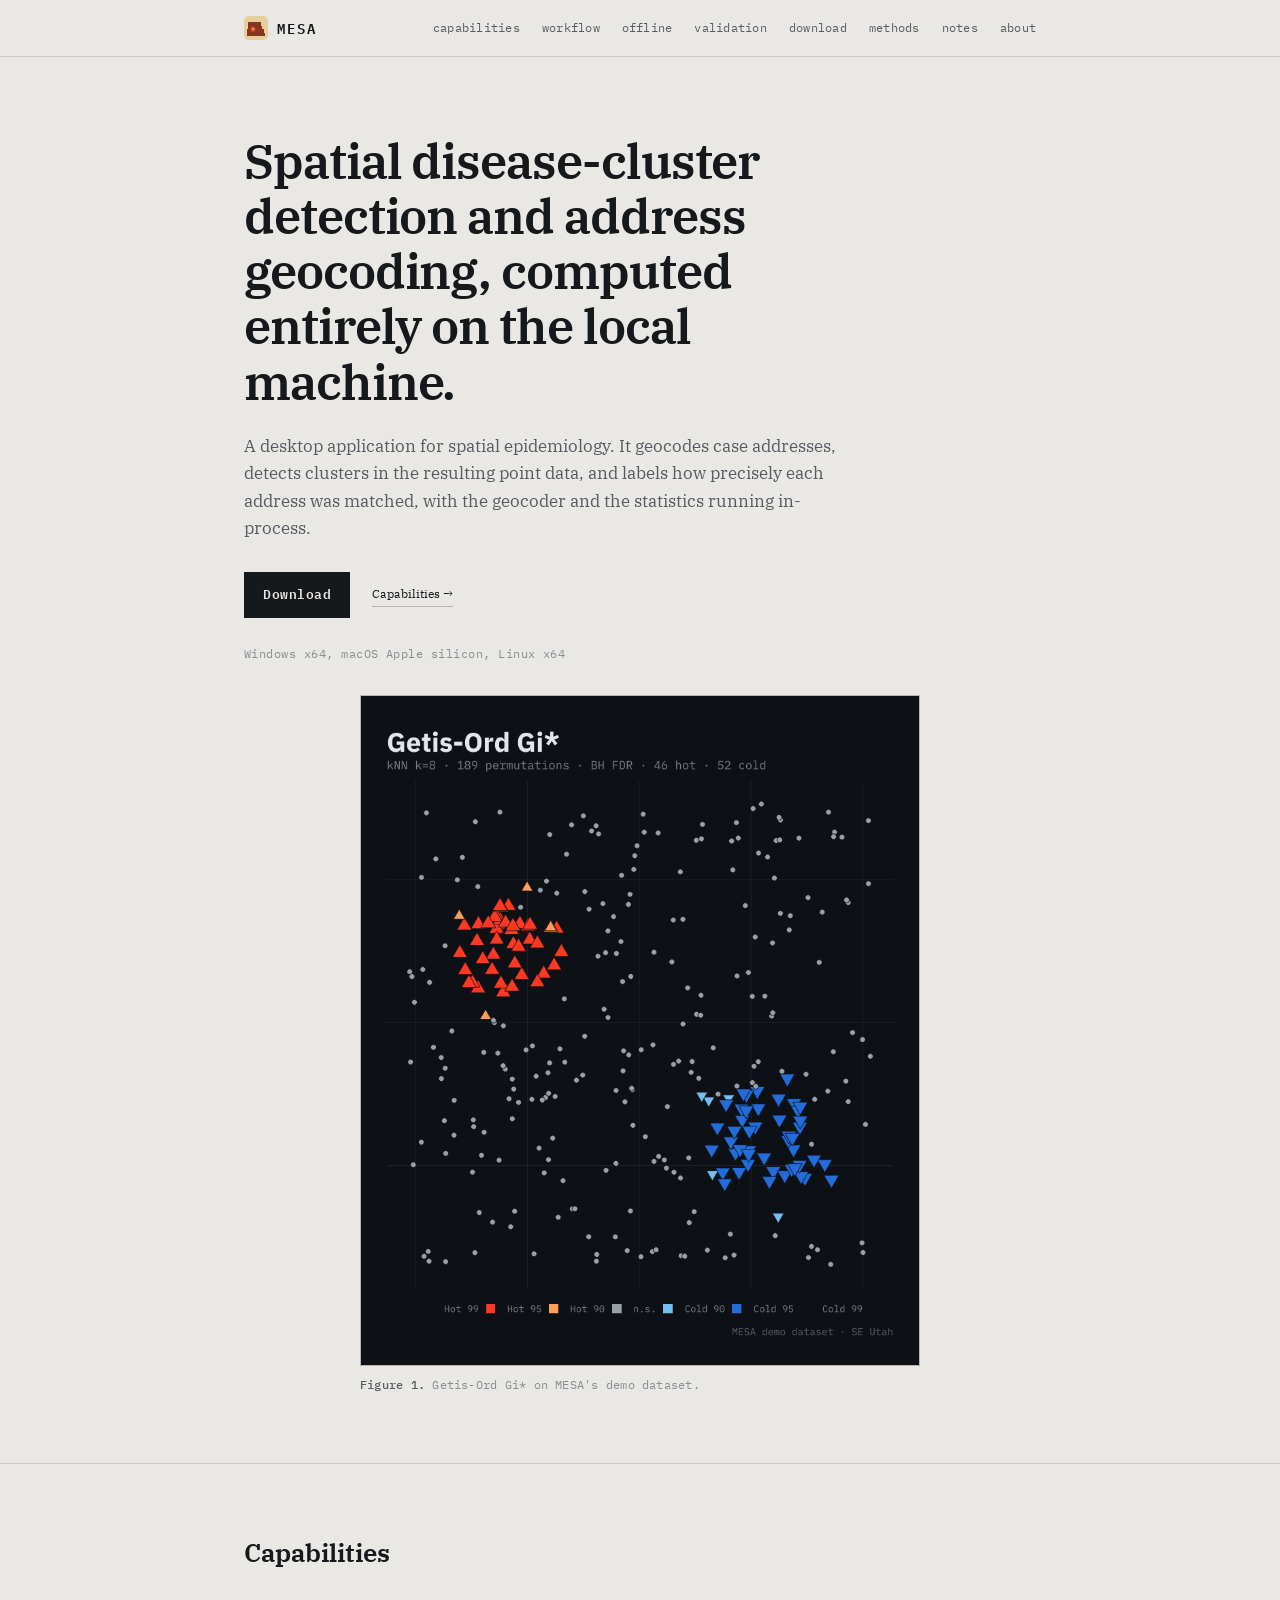
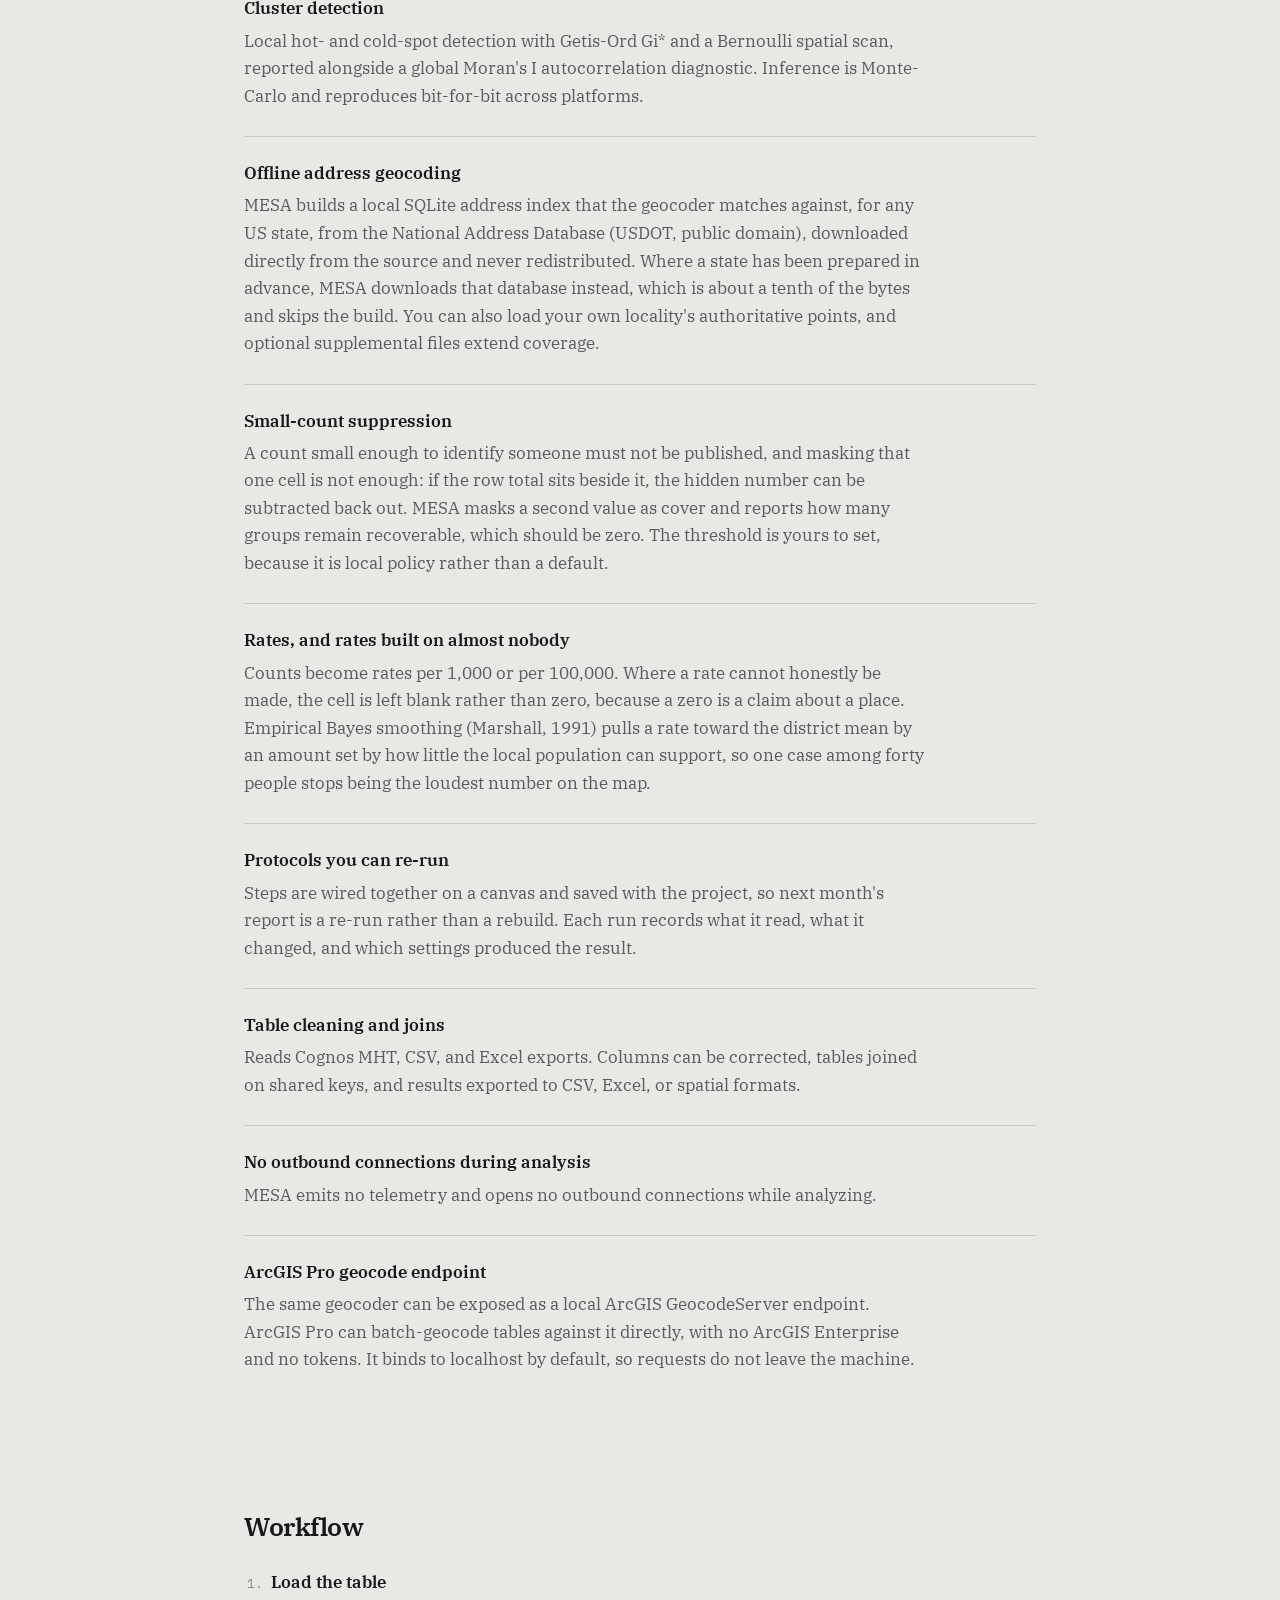
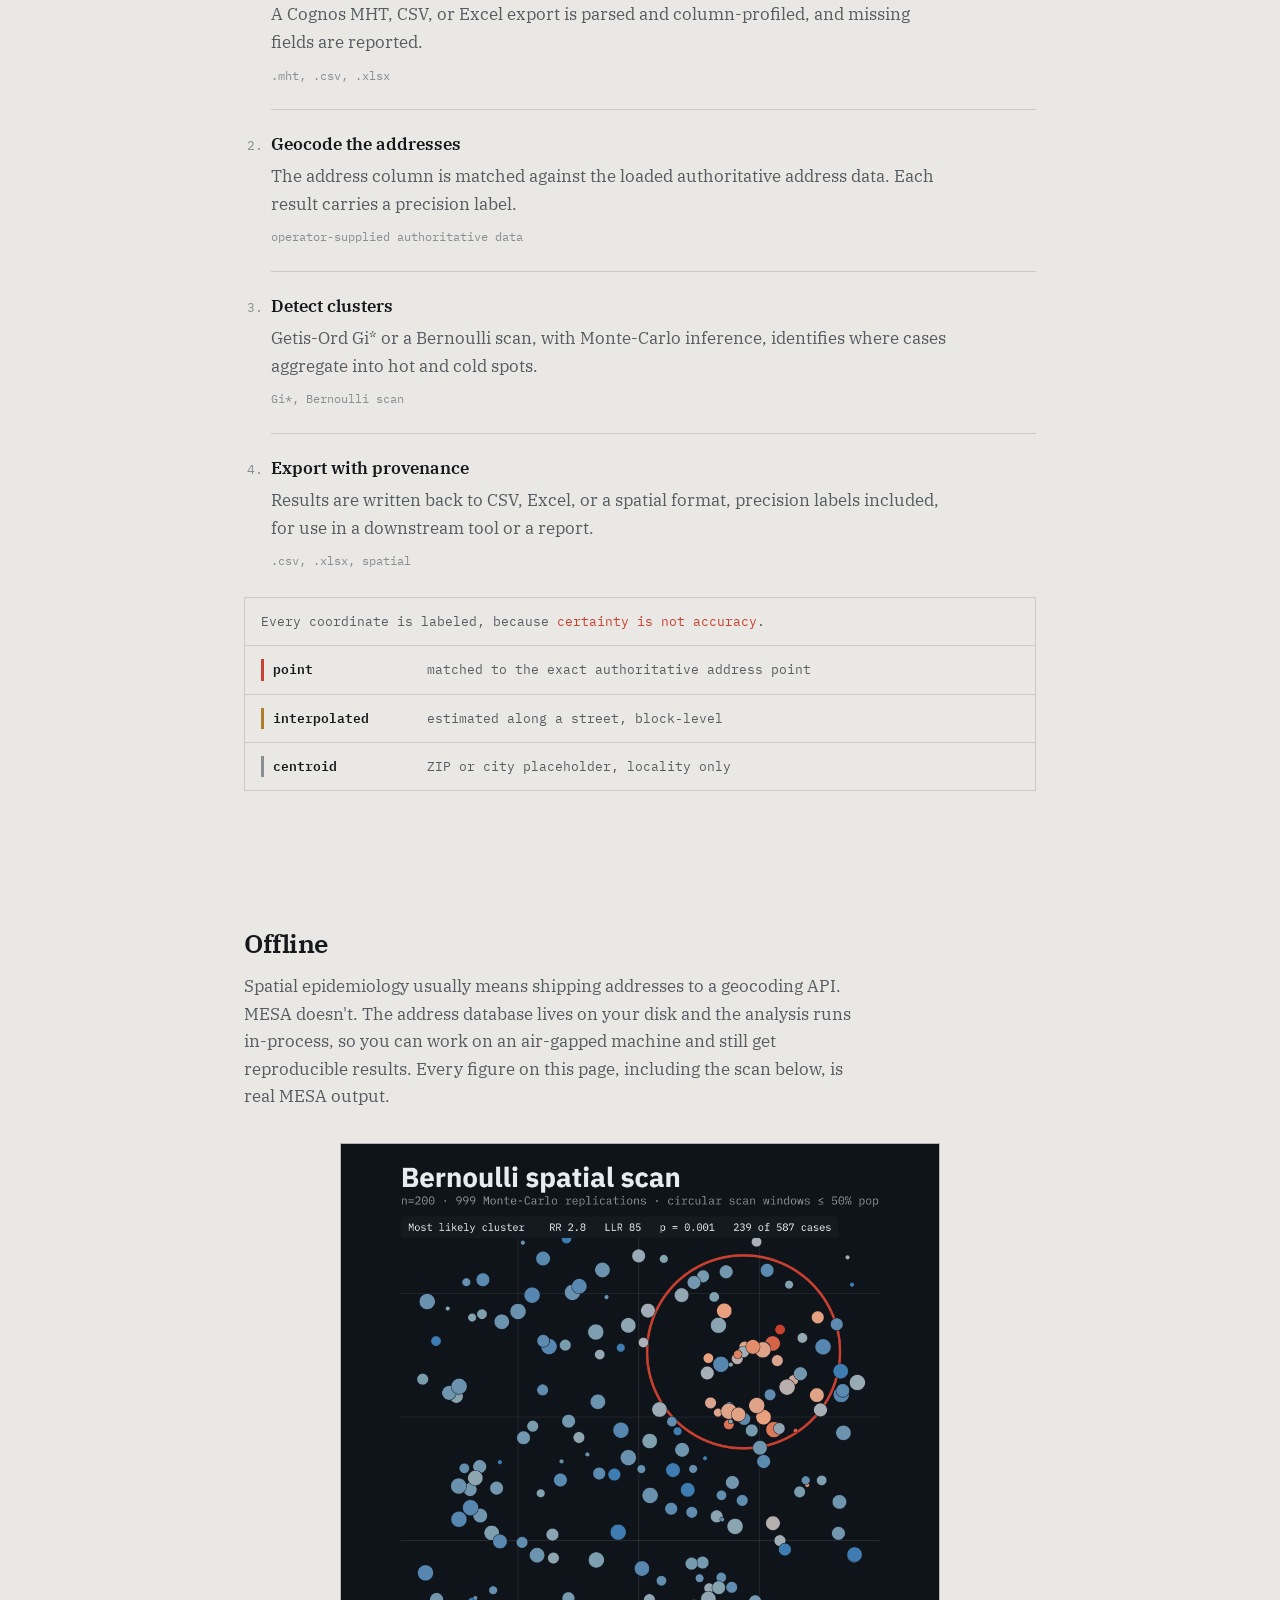
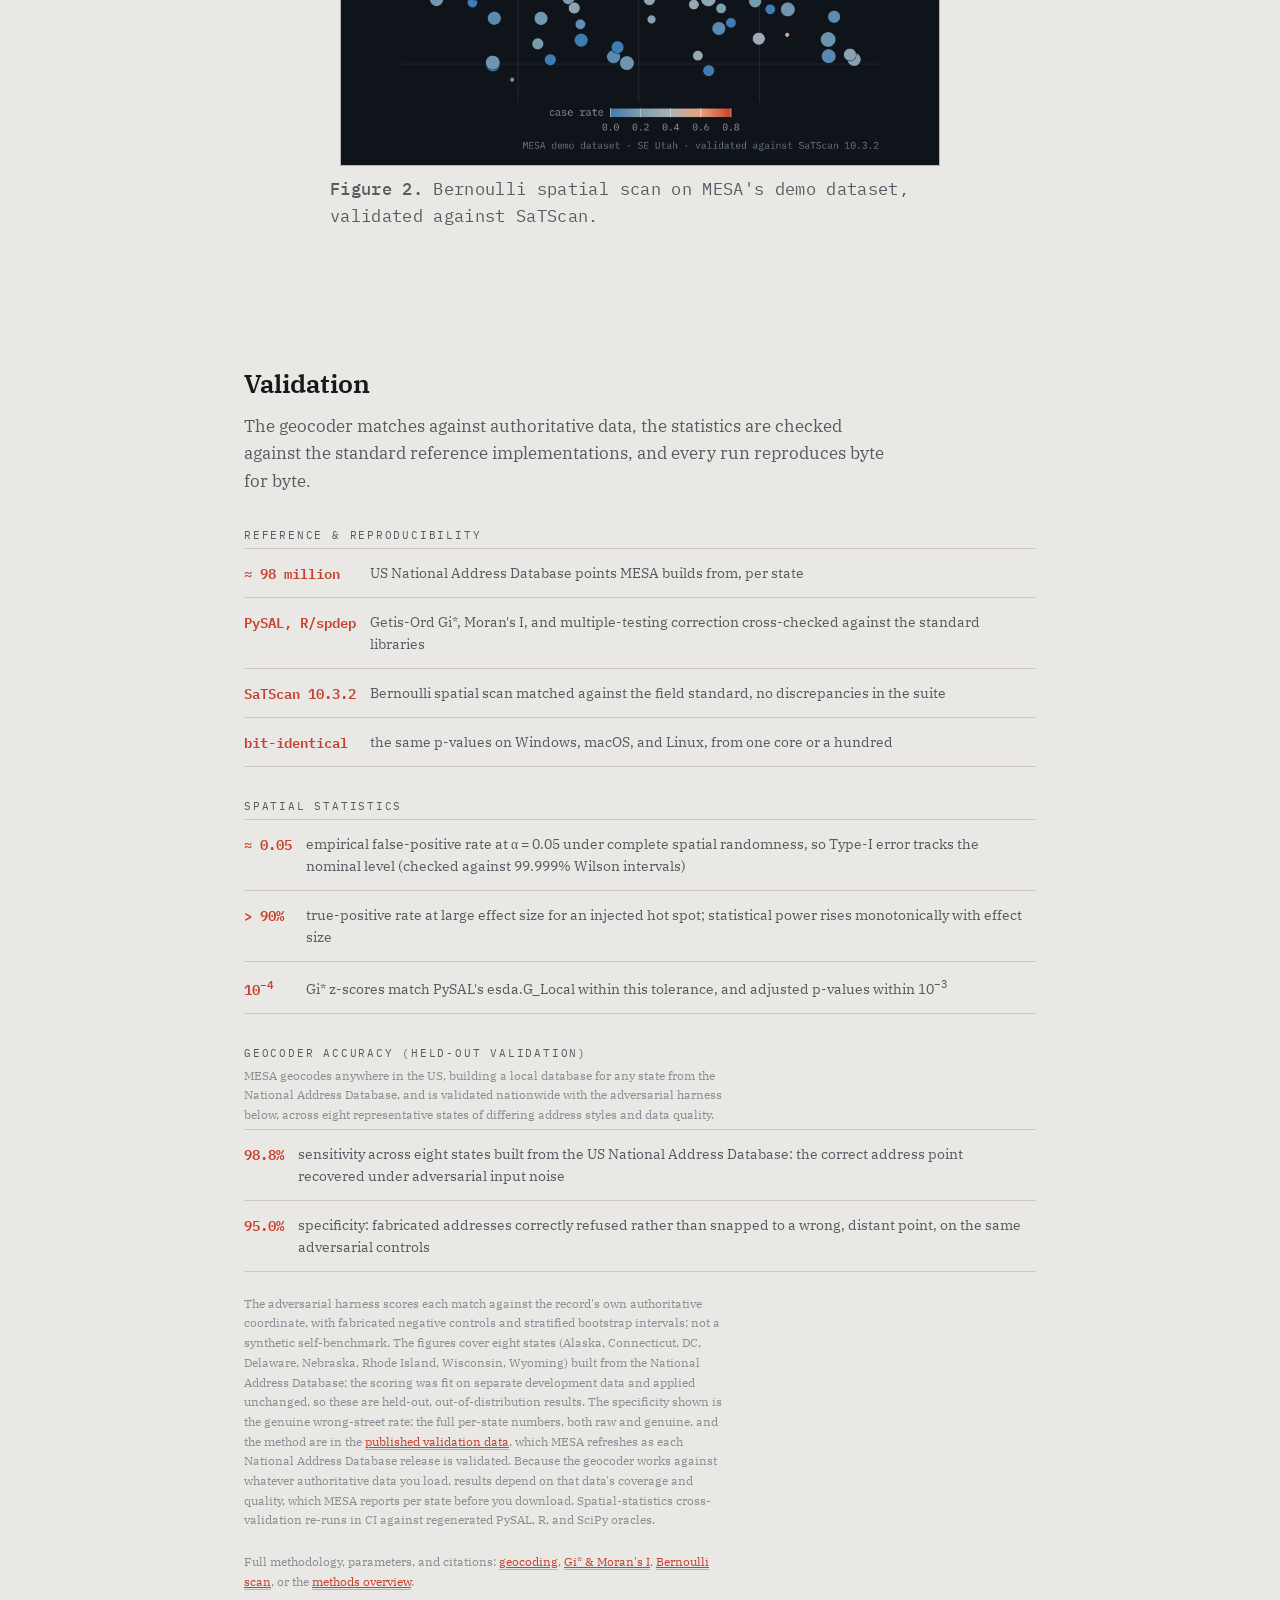
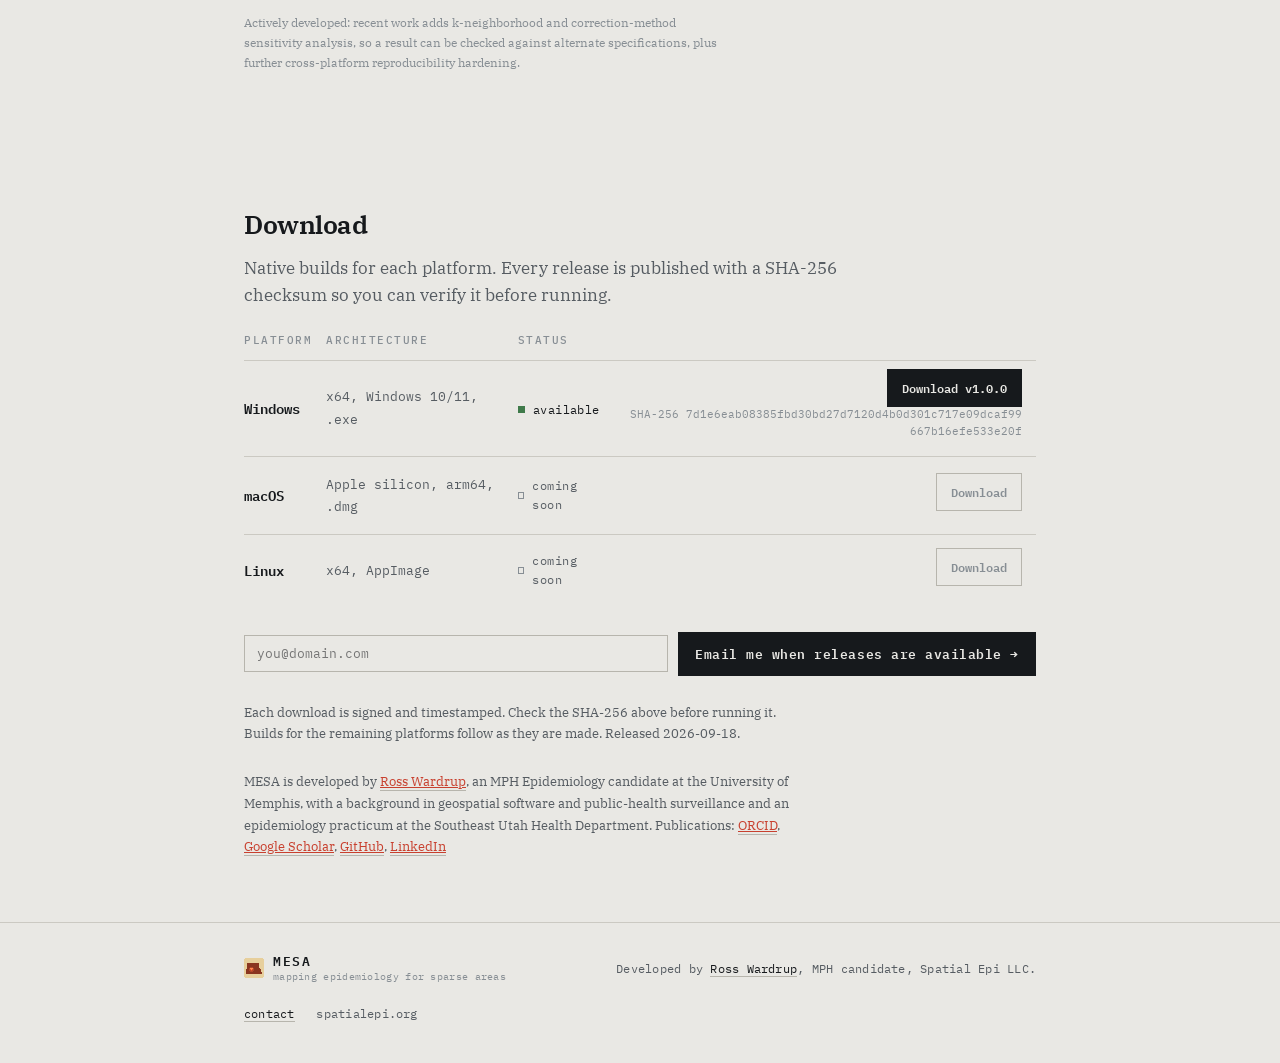
==== commit 6c7c1741: "Stop the download table saying "available" in red The status dot for a shipped build used the brand " ====
--- a/index.html
+++ b/index.html
@@ -35,6 +35,9 @@
     --accent:#C8402F;
     --amber:#B07D2A;
     --cold:#3E7CB1;
+    /* Reserved for the download table's shipped state. The brand accent is a red, and a red
+       dot beside the word "available" reads as a fault before the label is read at all. */
+    --ok:#3F7A4A;
     --mono:"IBM Plex Mono",ui-monospace,Menlo,Consolas,monospace;
     /* Prose is set in a text face and mono is reserved for machine output: file
        extensions, parameters, checksums, table data, figure captions. The distinction
@@ -160,8 +163,12 @@
   .os{color:var(--ink);font-weight:600}
   .arch{color:var(--muted);font-size:.8rem}
   .status{display:inline-flex;align-items:center;gap:8px;color:var(--muted);font-size:.74rem;letter-spacing:.04em}
-  .led{width:7px;height:7px;background:var(--faint);display:inline-block}
-  .status.ready .led{background:var(--accent)}
+  /* Hollow square means pending, solid means shipped. The fill carries the state on its own,
+     so color is reinforcement rather than the only signal. */
+  .led{width:7px;height:7px;display:inline-block;background:none;
+    box-shadow:inset 0 0 0 1px var(--faint)}
+  .status.ready .led{background:var(--ok);box-shadow:none}
+  .status.ready{color:var(--ink)}
   td.act{text-align:right}
   .get{font-family:var(--mono);font-weight:600;font-size:.78rem;padding:8px 14px;
     border:1px solid var(--line-2);color:var(--faint);text-decoration:none;white-space:nowrap;cursor:not-allowed}
@@ -205,7 +212,7 @@
   @media(prefers-color-scheme:dark){
     :root{
       --bg:#0E141A;--panel:#12191F;--ink:#E7ECEE;--muted:#9BA7AD;--faint:#69747A;
-      --line:#232D34;--line-2:#33404A;
+      --line:#232D34;--line-2:#33404A;--ok:#6FA46A;
     }
     .btn:hover{background:#fff}
     .get.ready:hover{background:#fff}
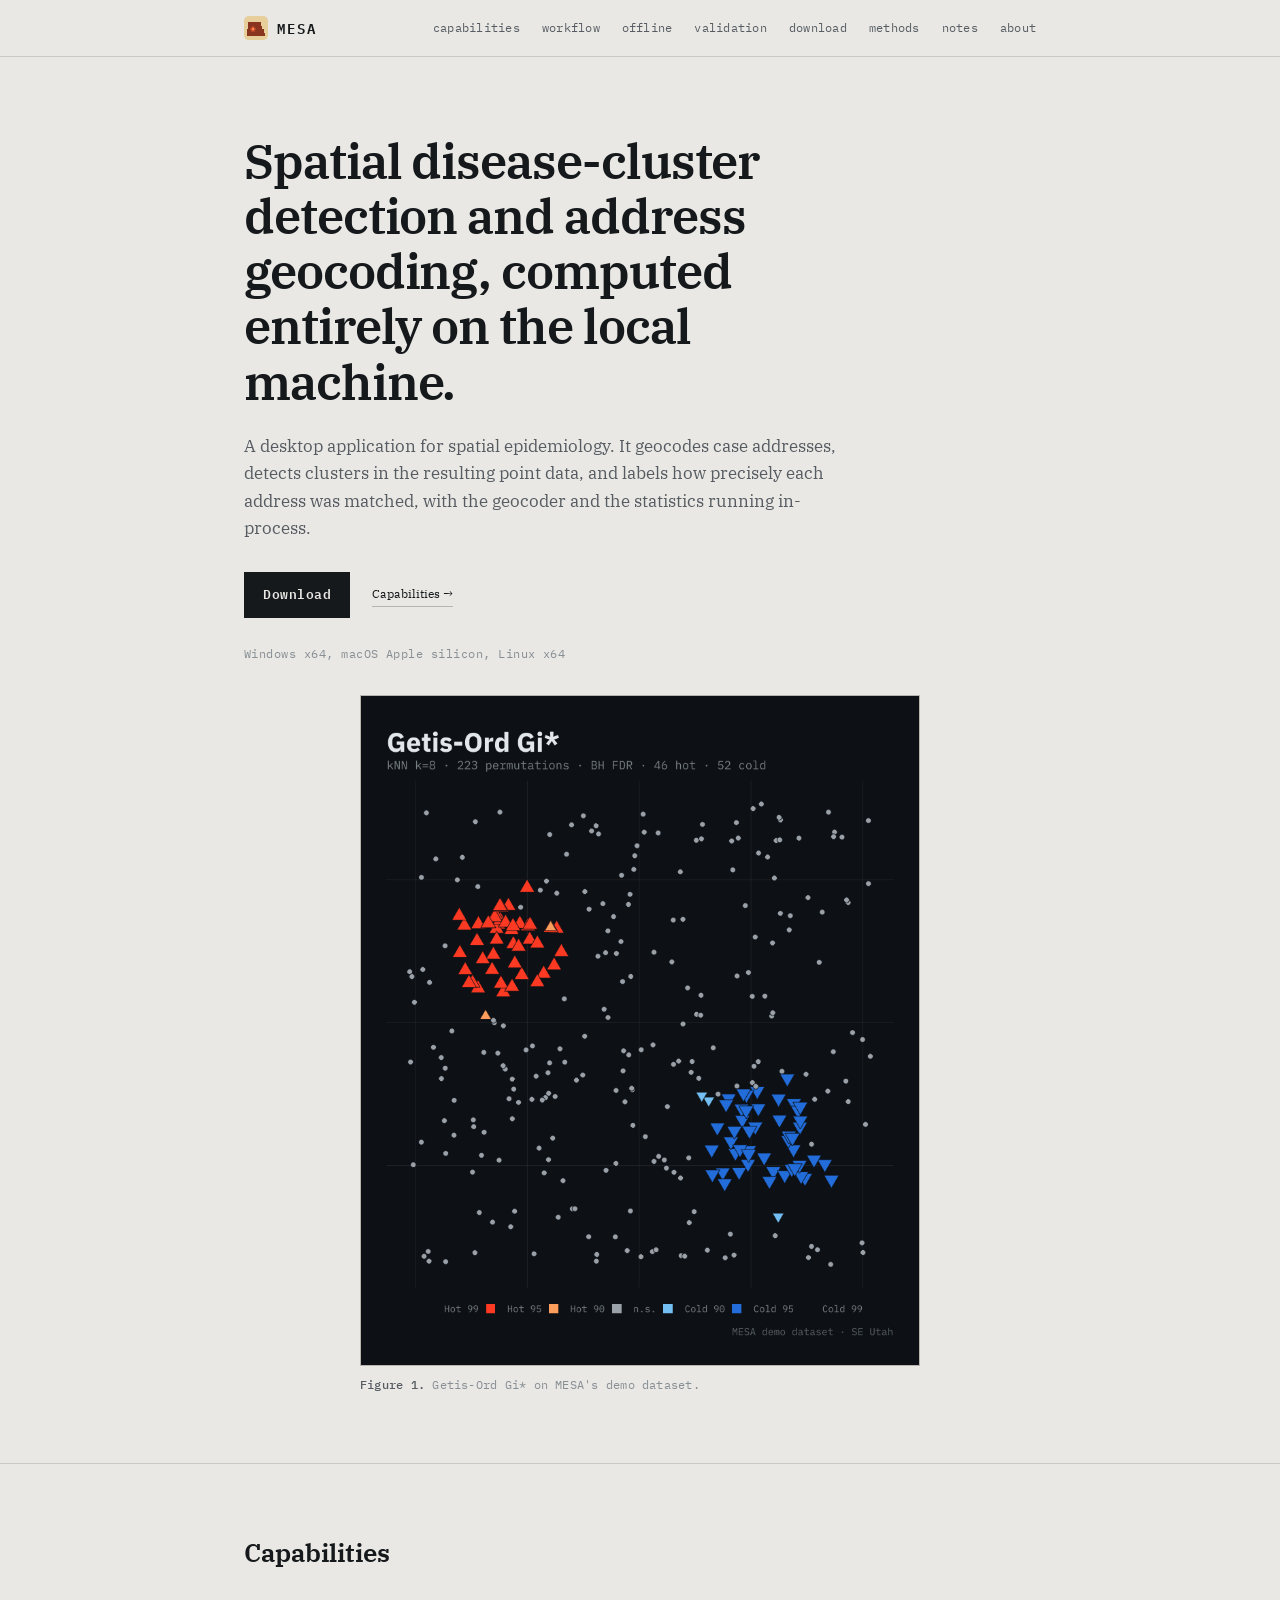
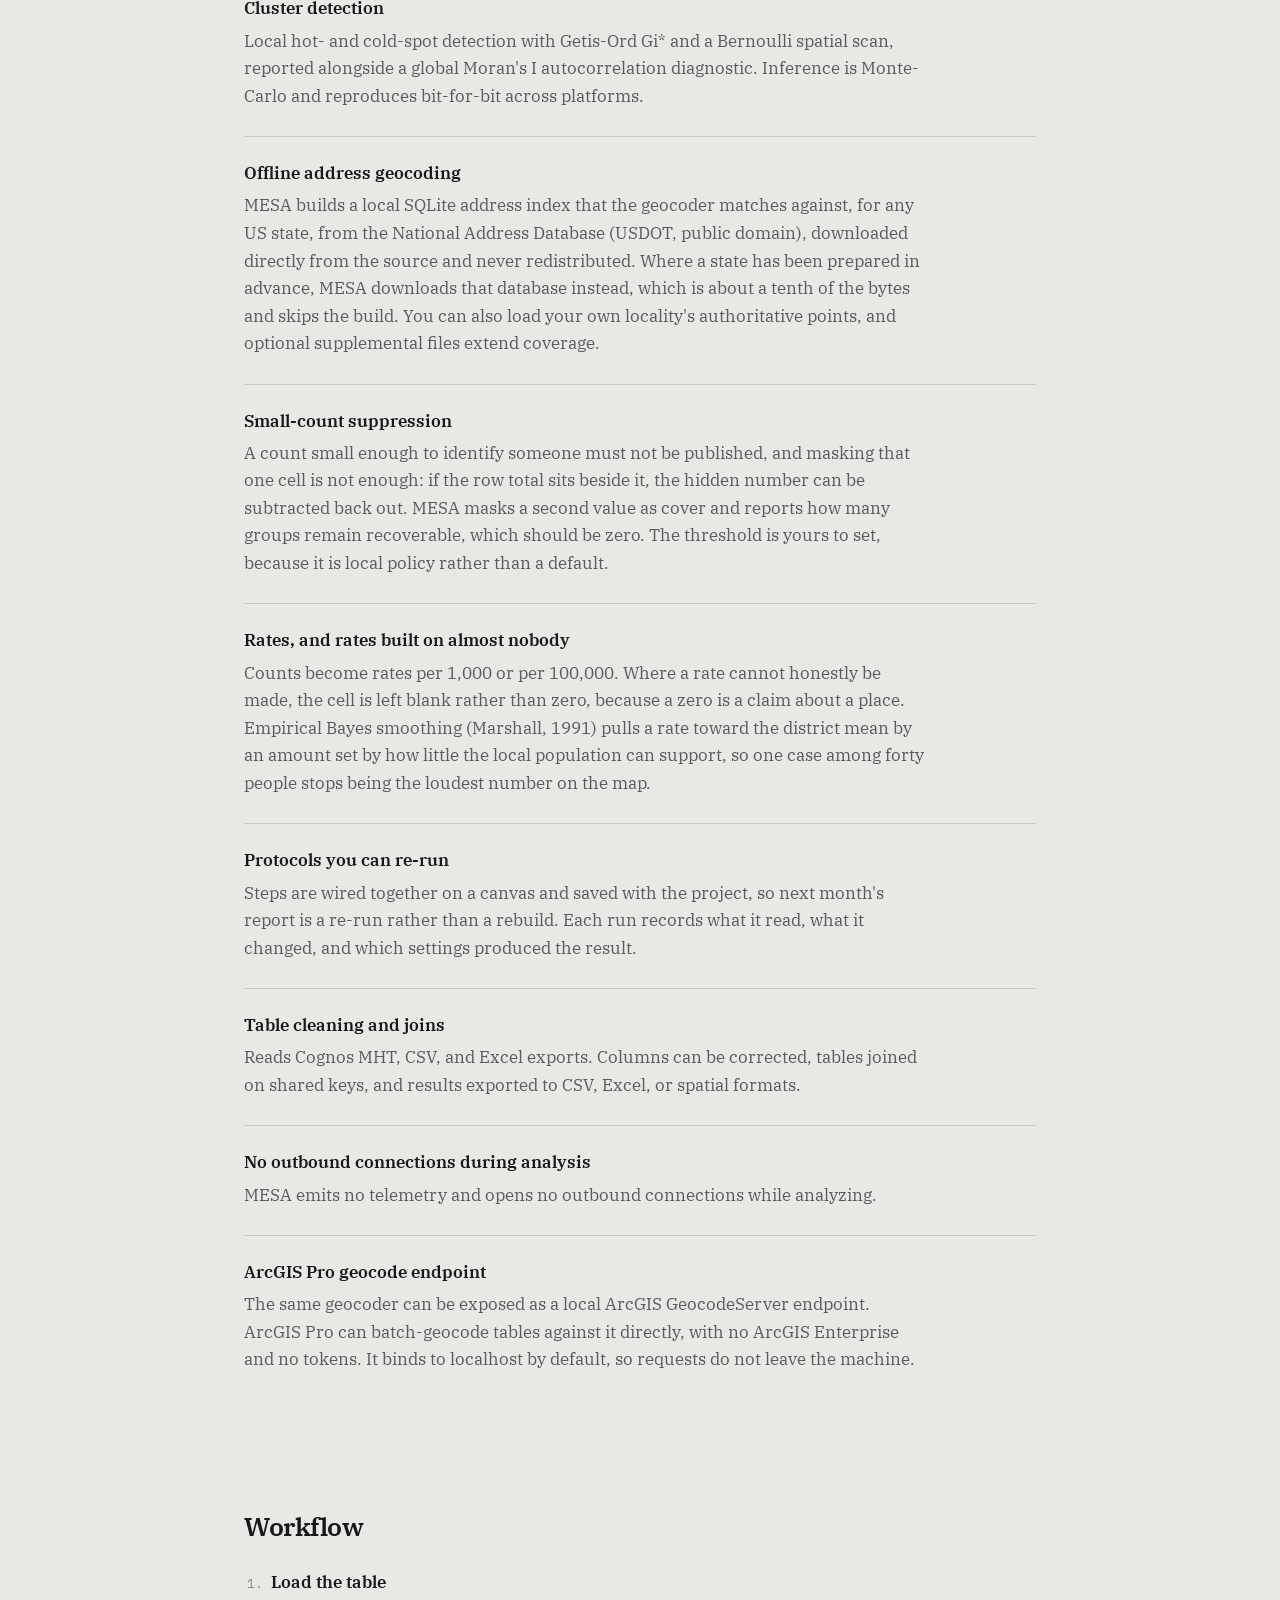
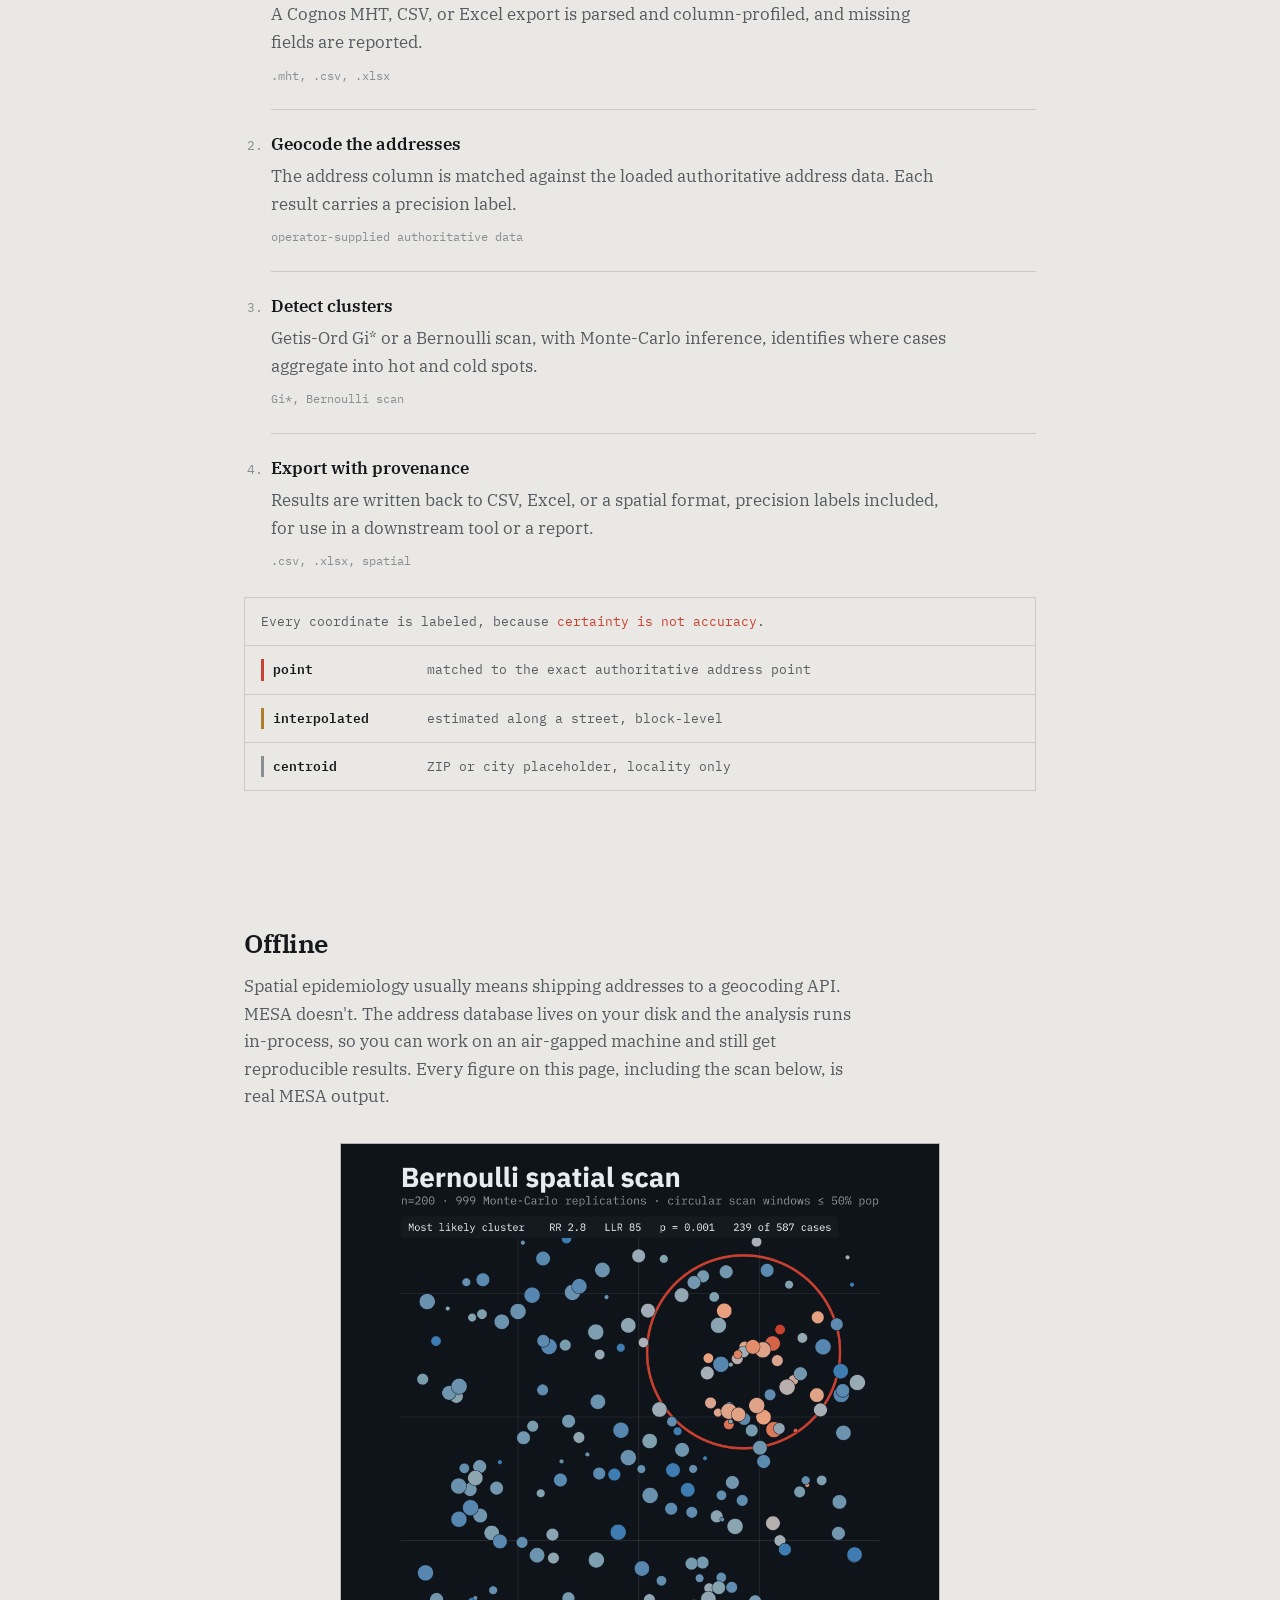
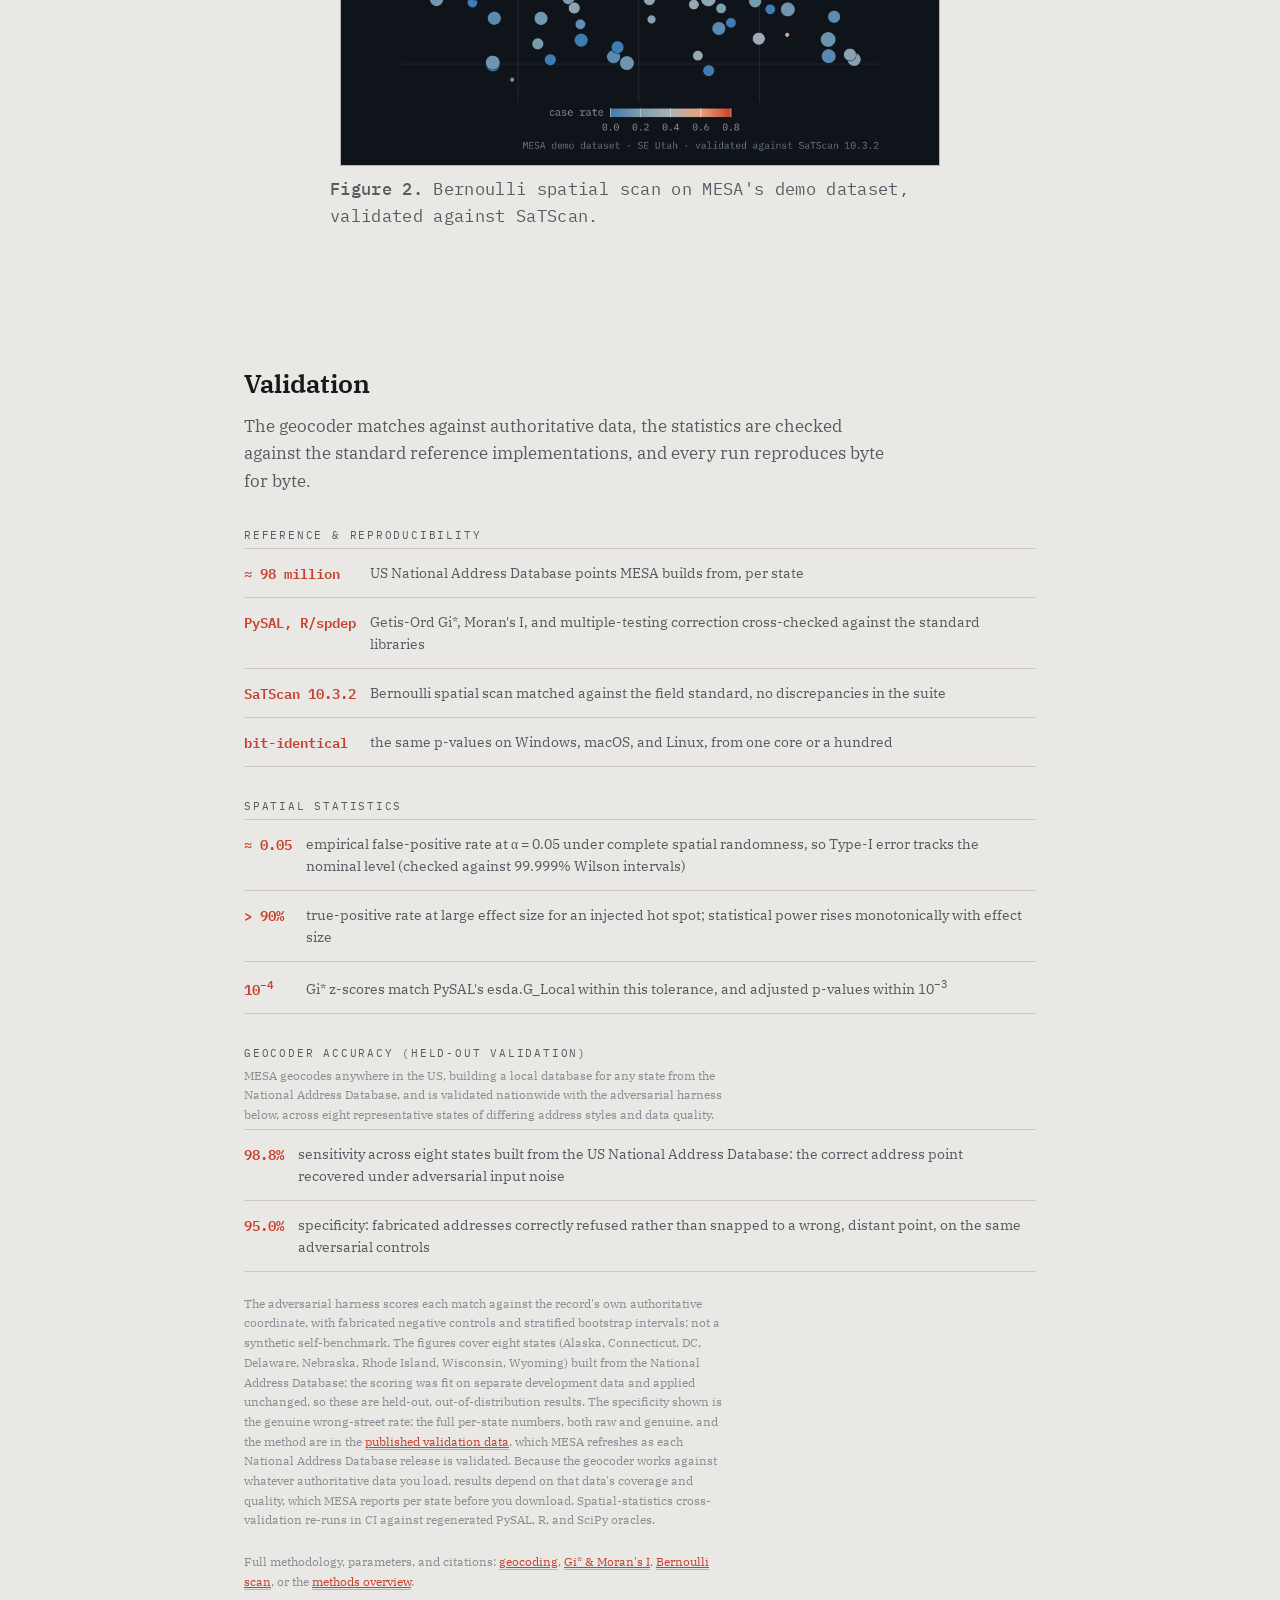
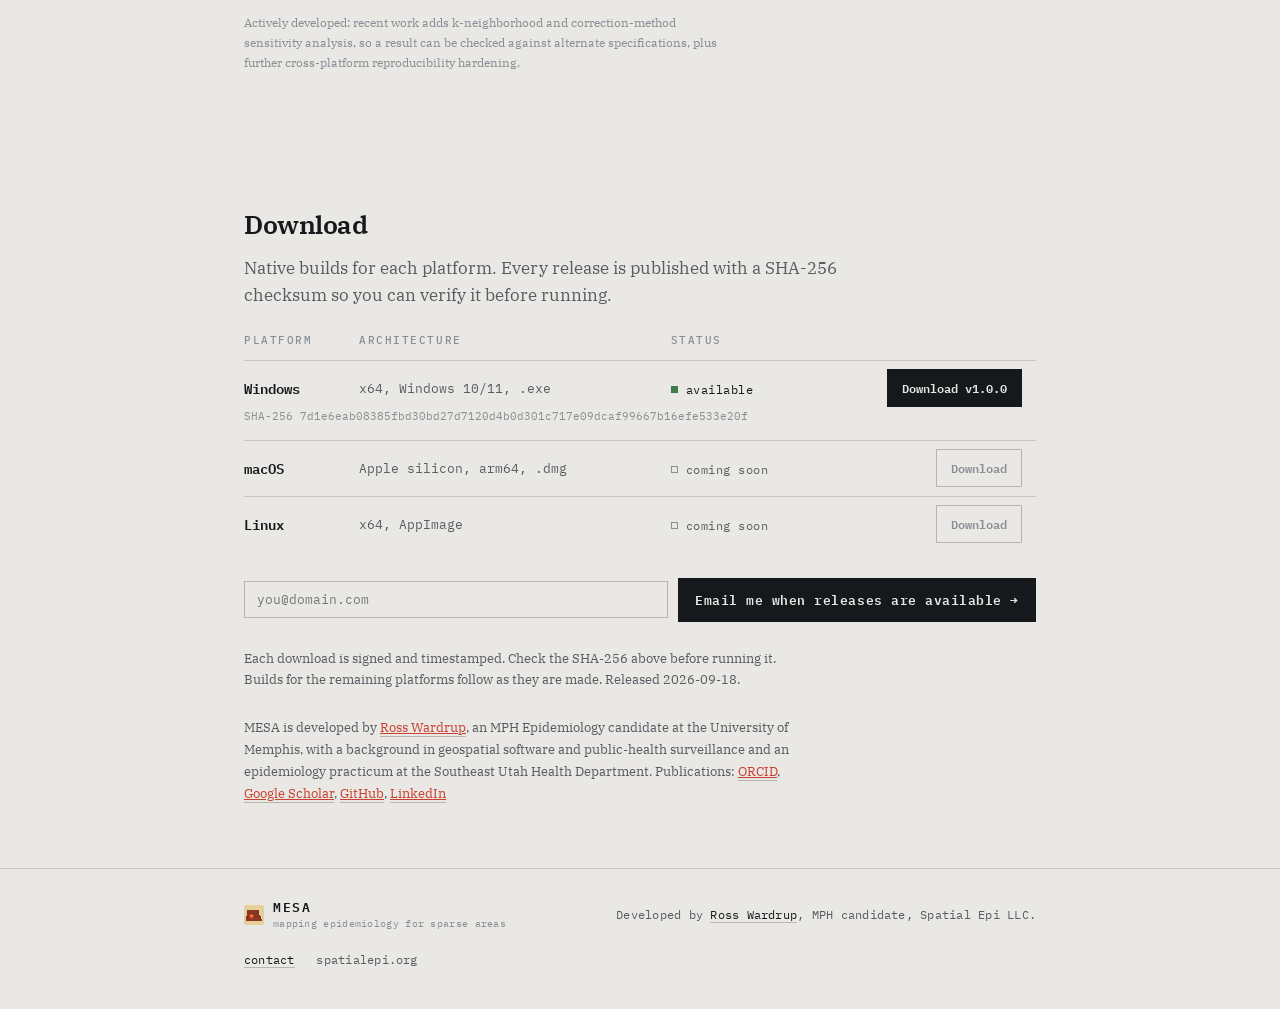
==== commit ed3922b7: "Give the checksum its own line under the platform it belongs to It lived in the button cell, which i" ====
--- a/index.html
+++ b/index.html
@@ -174,7 +174,16 @@
     border:1px solid var(--line-2);color:var(--faint);text-decoration:none;white-space:nowrap;cursor:not-allowed}
   .get.ready{background:var(--ink);border-color:var(--ink);color:var(--bg);cursor:pointer}
   .get.ready:hover{background:#000}
-  .sha{display:block;color:var(--faint);font-size:.66rem;margin-top:7px;word-break:break-all}
+  /* The checksum sits on its own full-width line under its platform rather than squeezed
+     into the button cell, where 64 hex characters had to wrap and came out ragged on the
+     left because that cell is right aligned. People compare this against what their
+     terminal prints, so it wants to be one left-aligned run. It still wraps on a narrow
+     screen, which is unavoidable and fine. */
+  tr.shar td{padding:0 14px 15px 0;border-bottom:1px solid var(--line)}
+  .sha{display:block;color:var(--faint);font-size:.66rem;word-break:break-all}
+  /* A platform row that owns a checksum hands its rule down to it, so the two read as one
+     block instead of looking like separate entries. */
+  tr.has-sha td{border-bottom:none;padding-bottom:8px}
   .dlnote{margin-top:26px;color:var(--muted);font-size:.84rem;max-width:70ch}
   .dlnote code{background:var(--panel);color:#B9C2C7;padding:1px 6px;font-size:.9em}
   .notify{display:flex;gap:10px;flex-wrap:wrap;align-items:center;margin-top:26px}
@@ -482,19 +491,19 @@
           <td><span class="os">Windows</span></td>
           <td><span class="arch">x64, Windows 10/11, .exe</span></td>
           <td><span class="status"><span class="led"></span>coming soon</span></td>
-          <td class="act"><a class="get" role="link" aria-disabled="true">Download</a><span class="sha"></span></td>
+          <td class="act"><a class="get" role="link" aria-disabled="true">Download</a></td>
         </tr>
         <tr data-os="macos">
           <td><span class="os">macOS</span></td>
           <td><span class="arch">Apple silicon, arm64, .dmg</span></td>
           <td><span class="status"><span class="led"></span>coming soon</span></td>
-          <td class="act"><a class="get" role="link" aria-disabled="true">Download</a><span class="sha"></span></td>
+          <td class="act"><a class="get" role="link" aria-disabled="true">Download</a></td>
         </tr>
         <tr data-os="linux">
           <td><span class="os">Linux</span></td>
           <td><span class="arch">x64, AppImage</span></td>
           <td><span class="status"><span class="led"></span>coming soon</span></td>
-          <td class="act"><a class="get" role="link" aria-disabled="true">Download</a><span class="sha"></span></td>
+          <td class="act"><a class="get" role="link" aria-disabled="true">Download</a></td>
         </tr>
       </tbody>
     </table>
@@ -553,11 +562,19 @@
     rows.forEach(function(row){
       var b=m.builds[row.dataset.os]; if(!b||!b.url) return;
       ready++;
-      var get=row.querySelector('.get'), st=row.querySelector('.status'), sha=row.querySelector('.sha');
+      var get=row.querySelector('.get'), st=row.querySelector('.status');
       get.textContent='Download'+(m.version?' v'+m.version:''); get.href=b.url;
       get.classList.add('ready'); get.removeAttribute('aria-disabled');
       st.classList.add('ready'); st.lastChild.textContent='available';
-      if(b.sha256) sha.textContent='SHA-256 '+b.sha256;
+      if(b.sha256){
+        var shaRow=document.createElement('tr'); shaRow.className='shar';
+        var cell=document.createElement('td'); cell.colSpan=4;
+        var text=document.createElement('span'); text.className='sha';
+        text.textContent='SHA-256 '+b.sha256;
+        cell.appendChild(text); shaRow.appendChild(cell);
+        row.parentNode.insertBefore(shaRow,row.nextSibling);
+        row.classList.add('has-sha');
+      }
     });
     if(!ready) return;
 
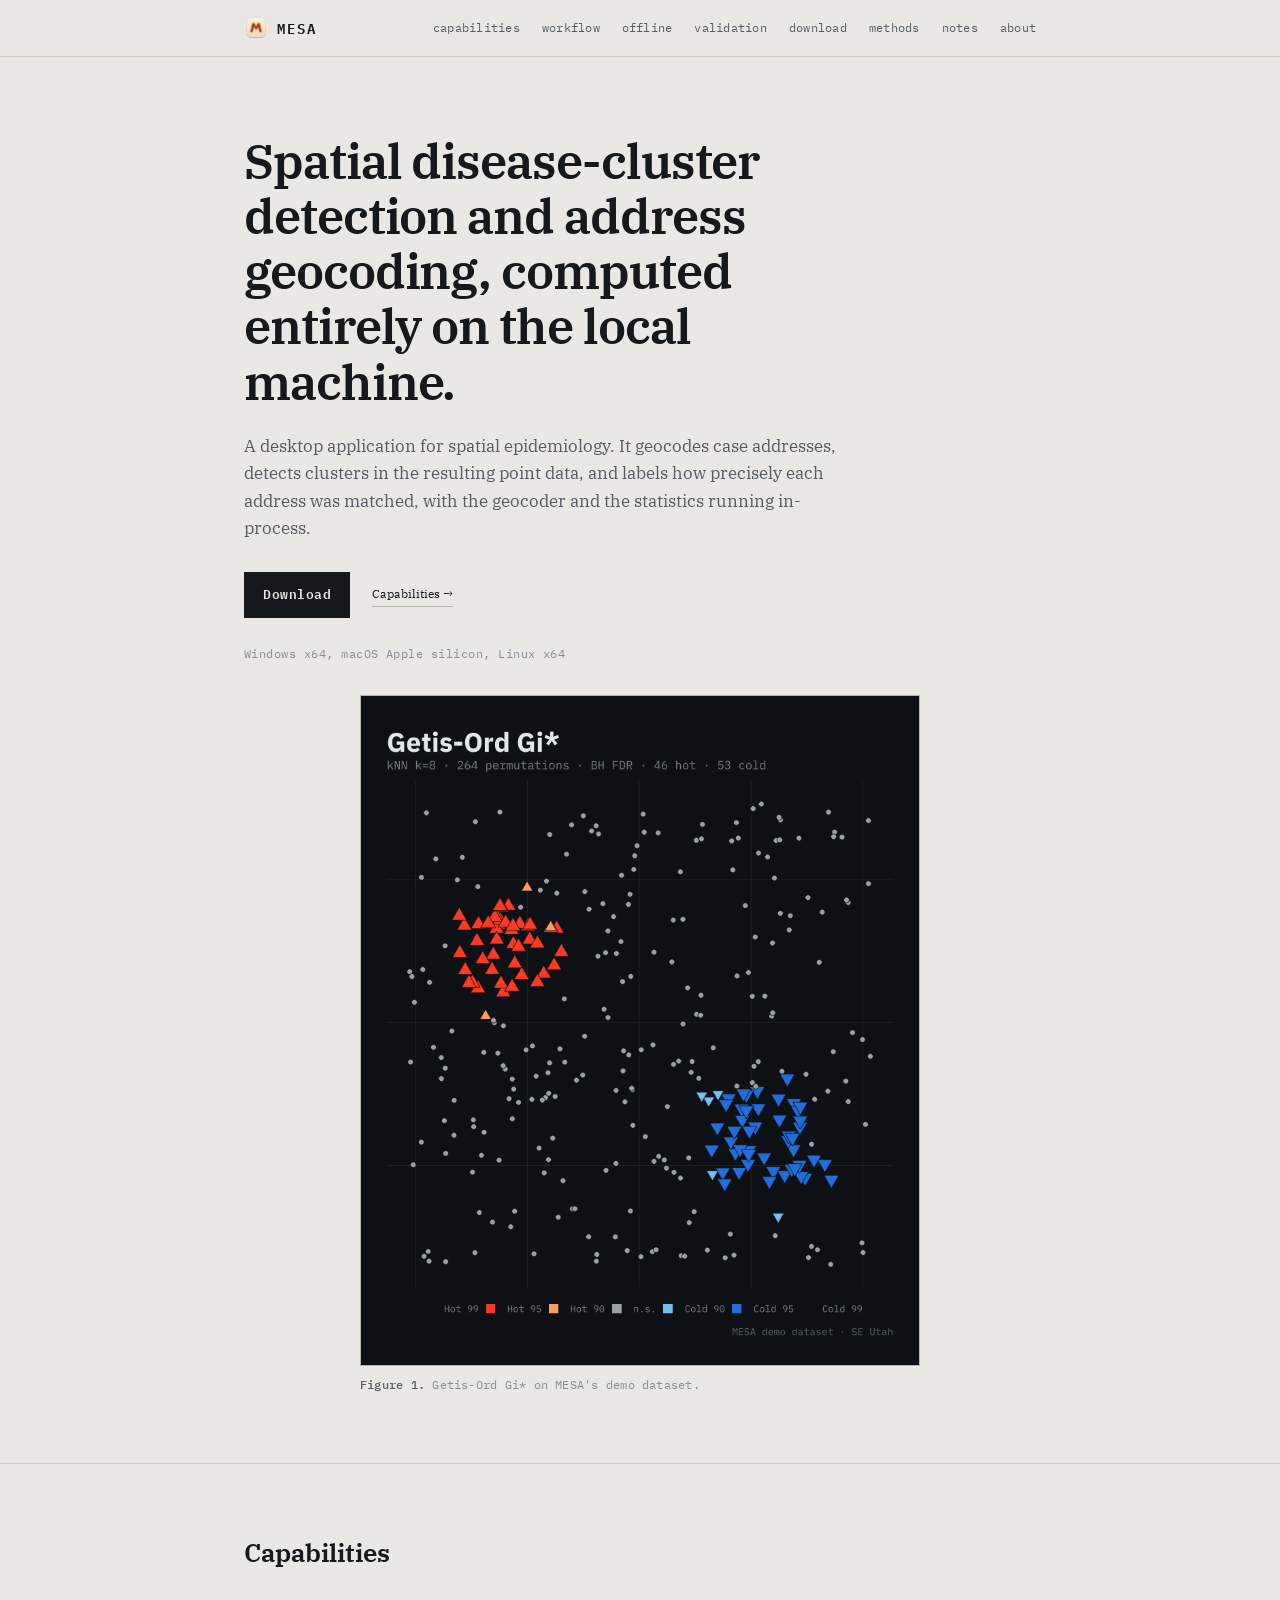
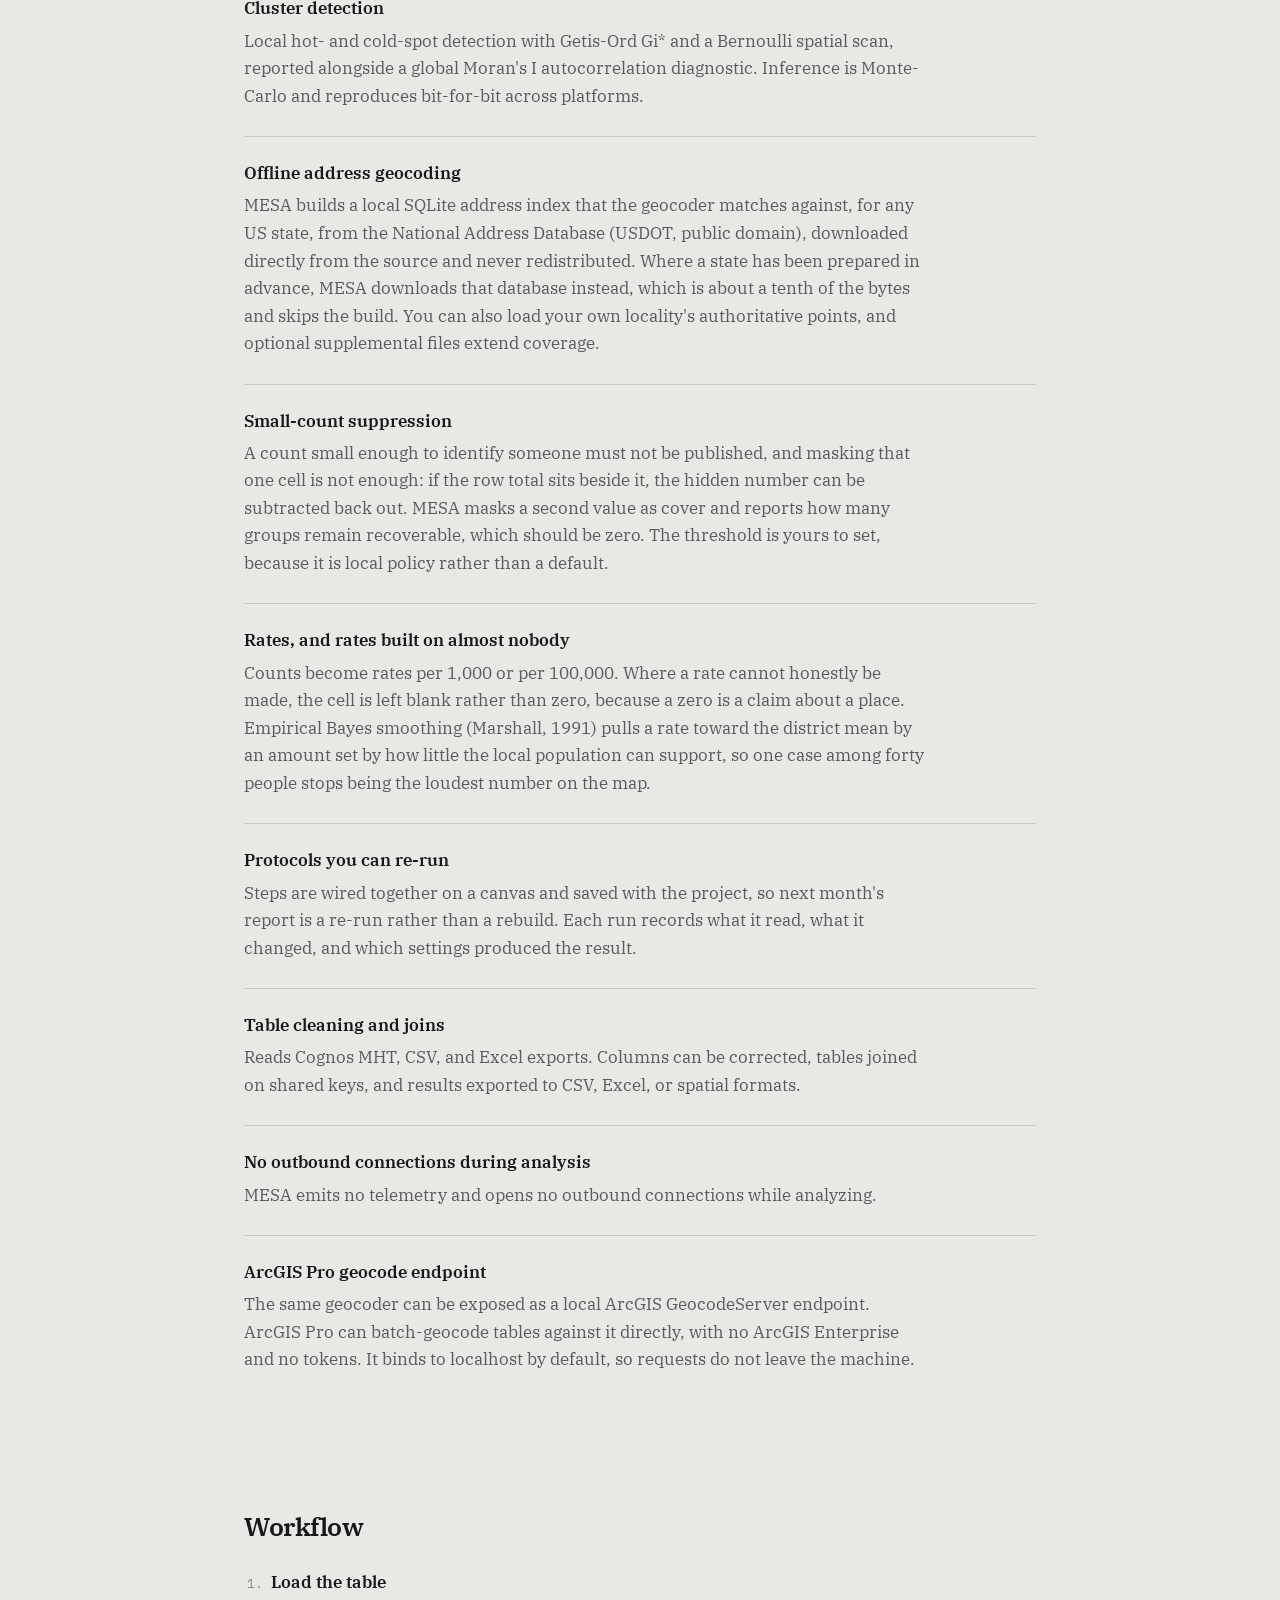
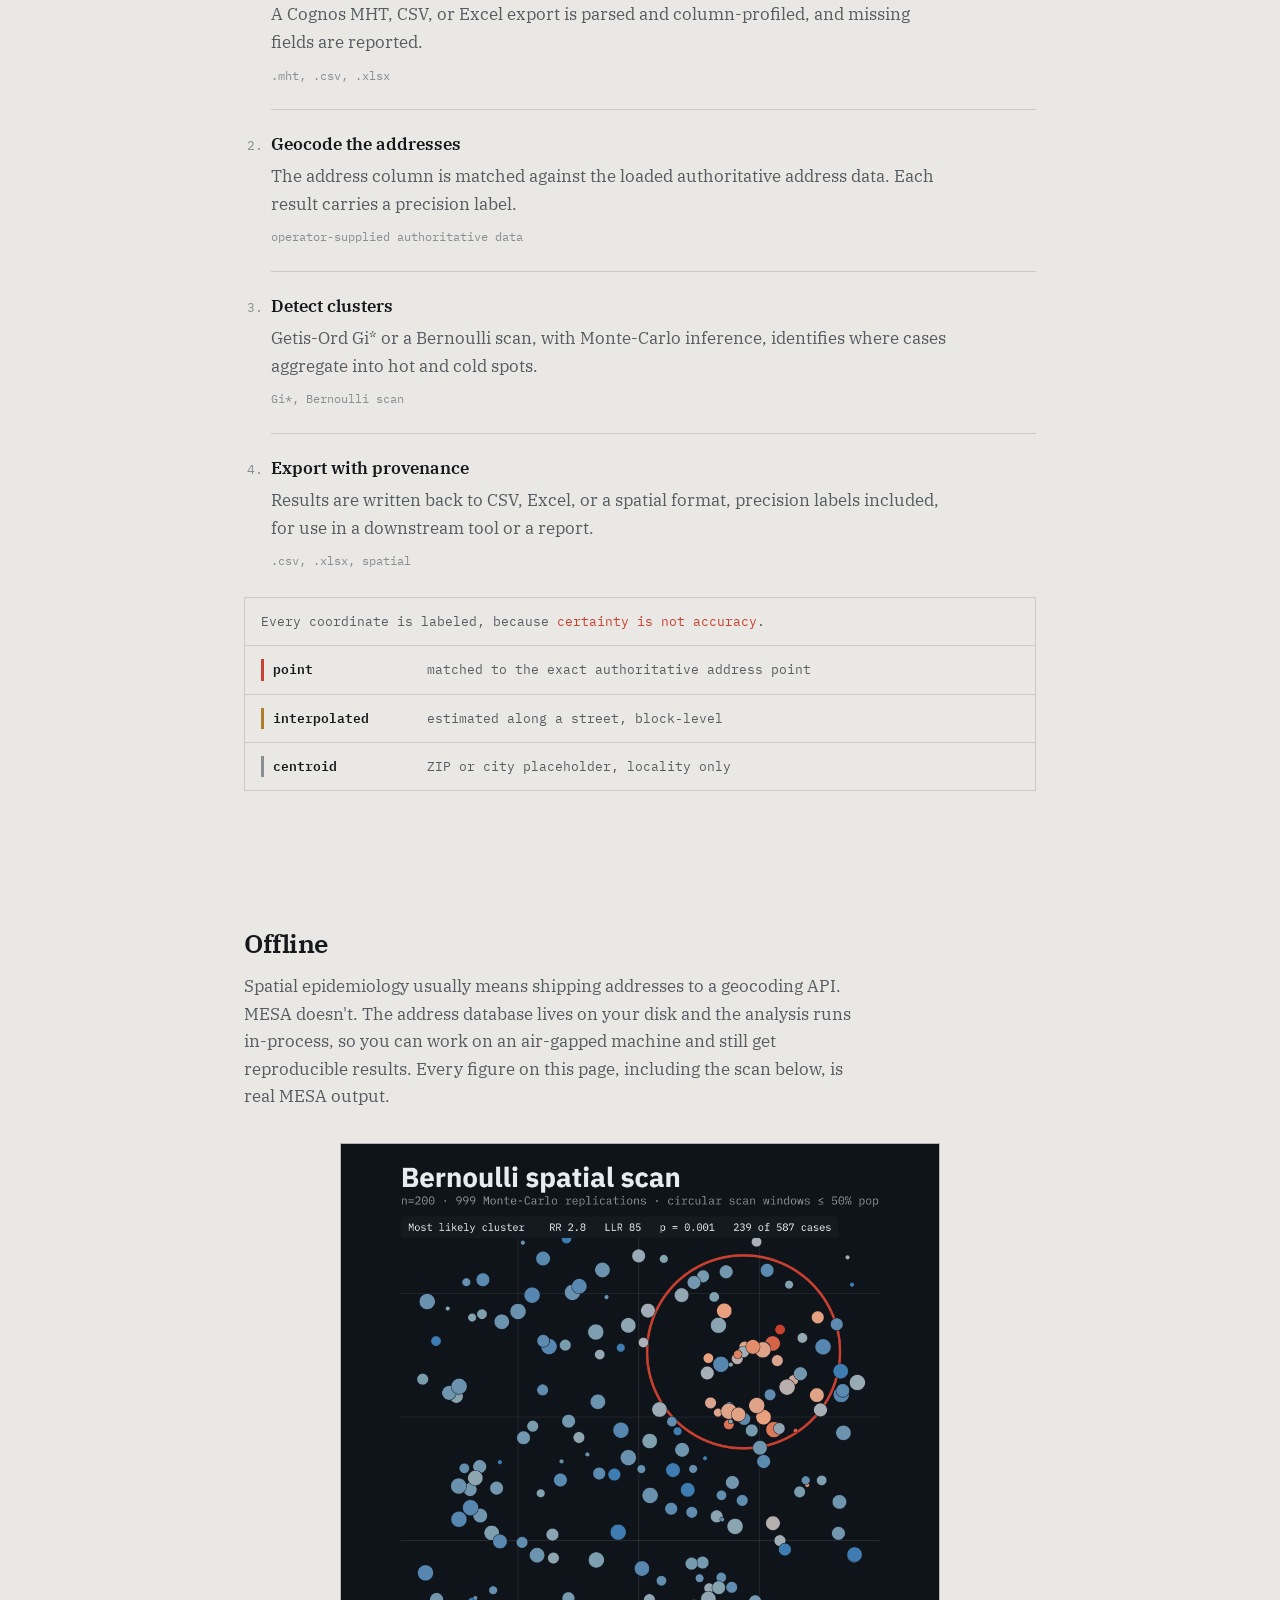
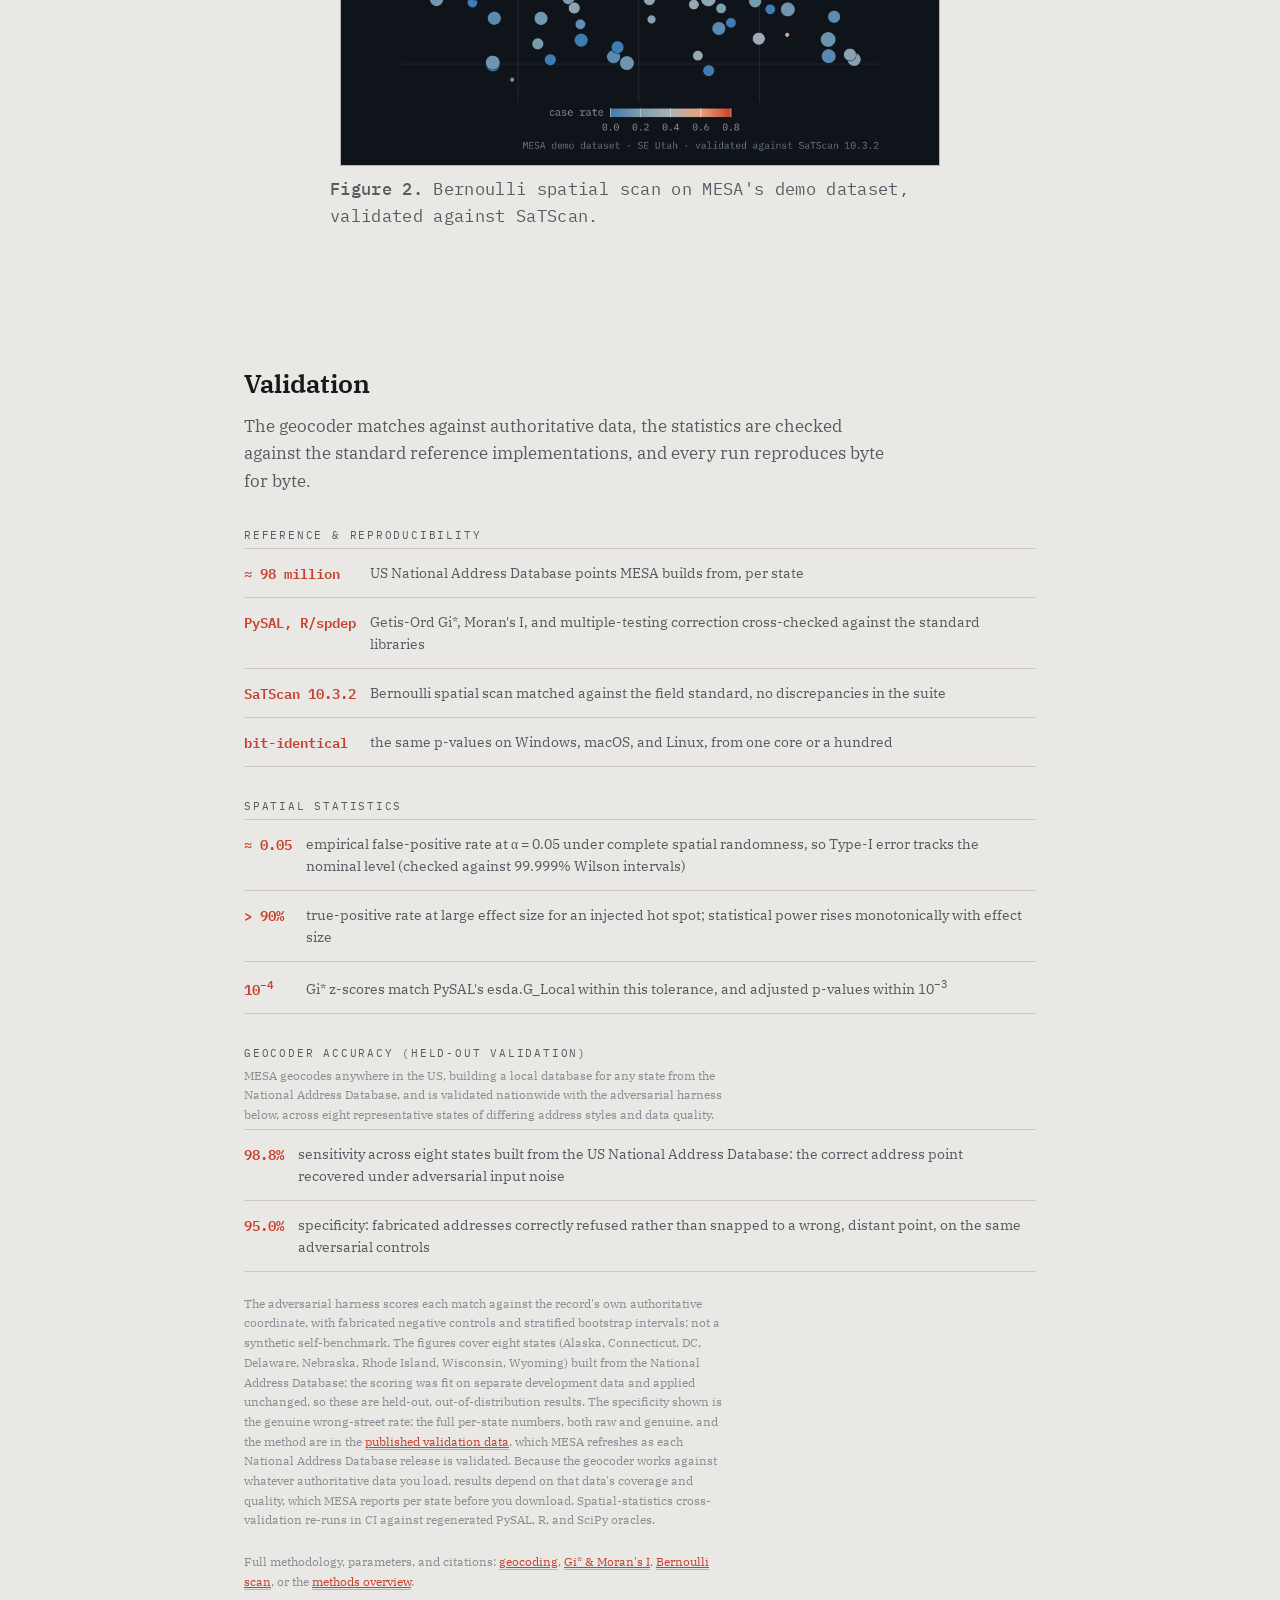
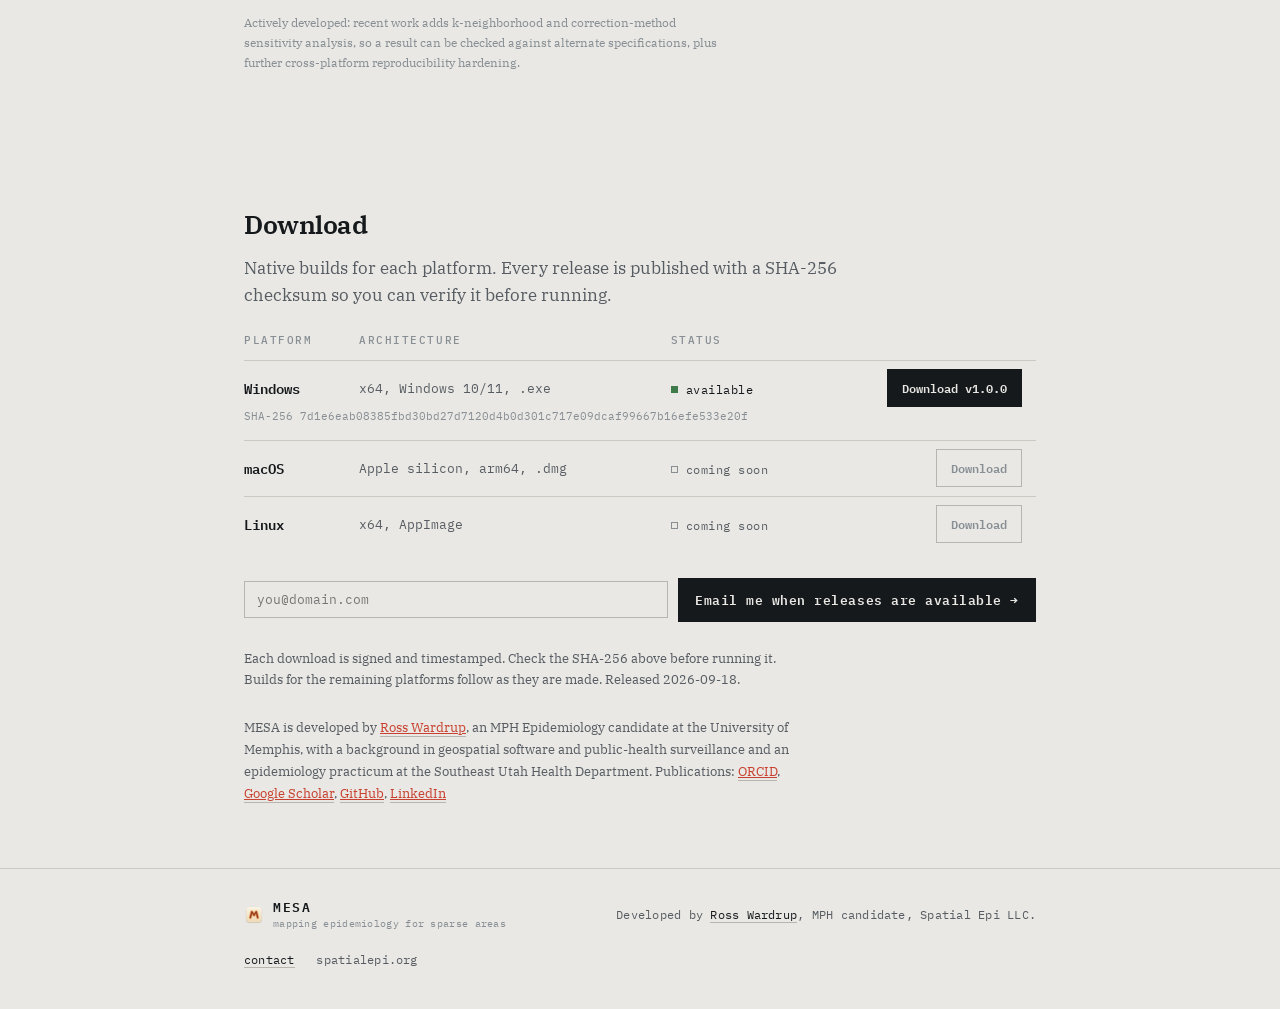
==== commit 601bf6fc: "Use the icon the app actually ships The site was still serving the old pixel-art mesa. The product m" ====
--- a/index.html
+++ b/index.html
@@ -17,9 +17,9 @@
 <meta name="twitter:description" content="Spatial cluster detection and offline geocoding for public health. Runs entirely on your machine.">
 <meta name="twitter:image" content="https://www.spatialepi.org/og-image.png">
 
-<link rel="icon" href="favicon-32.png?v=2" type="image/png" sizes="32x32">
-<link rel="icon" href="favicon-16.png?v=2" type="image/png" sizes="16x16">
-<link rel="apple-touch-icon" href="apple-touch-icon.png?v=2">
+<link rel="icon" href="favicon-32.png?v=3" type="image/png" sizes="32x32">
+<link rel="icon" href="favicon-16.png?v=3" type="image/png" sizes="16x16">
+<link rel="apple-touch-icon" href="apple-touch-icon.png?v=3">
 <link rel="preconnect" href="https://fonts.googleapis.com">
 <link rel="preconnect" href="https://fonts.gstatic.com" crossorigin>
 <link href="https://fonts.googleapis.com/css2?family=IBM+Plex+Mono:wght@400;500;600&family=IBM+Plex+Serif:wght@400;600&display=swap" rel="stylesheet">
@@ -247,7 +247,7 @@
 <header class="top">
   <div class="wrap">
     <a class="mark" href="/" aria-label="MESA home">
-      <img src="mesa-icon.png" width="24" height="24" alt="" aria-hidden="true" style="image-rendering:pixelated">
+      <img src="mesa-icon.png" width="24" height="24" alt="" aria-hidden="true">
       <b>MESA</b>
     </a>
     <nav class="nav">
@@ -530,7 +530,7 @@
 <footer>
   <div class="wrap">
     <span class="fmark">
-      <img src="mesa-icon.png" width="20" height="20" alt="" aria-hidden="true" style="image-rendering:pixelated">
+      <img src="mesa-icon.png" width="20" height="20" alt="" aria-hidden="true">
       <span class="t"><b>MESA</b><em>mapping epidemiology for sparse areas</em></span>
     </span>
     <span>Developed by <a href="https://rwardrup.com">Ross Wardrup</a>, MPH candidate, Spatial Epi LLC.</span>
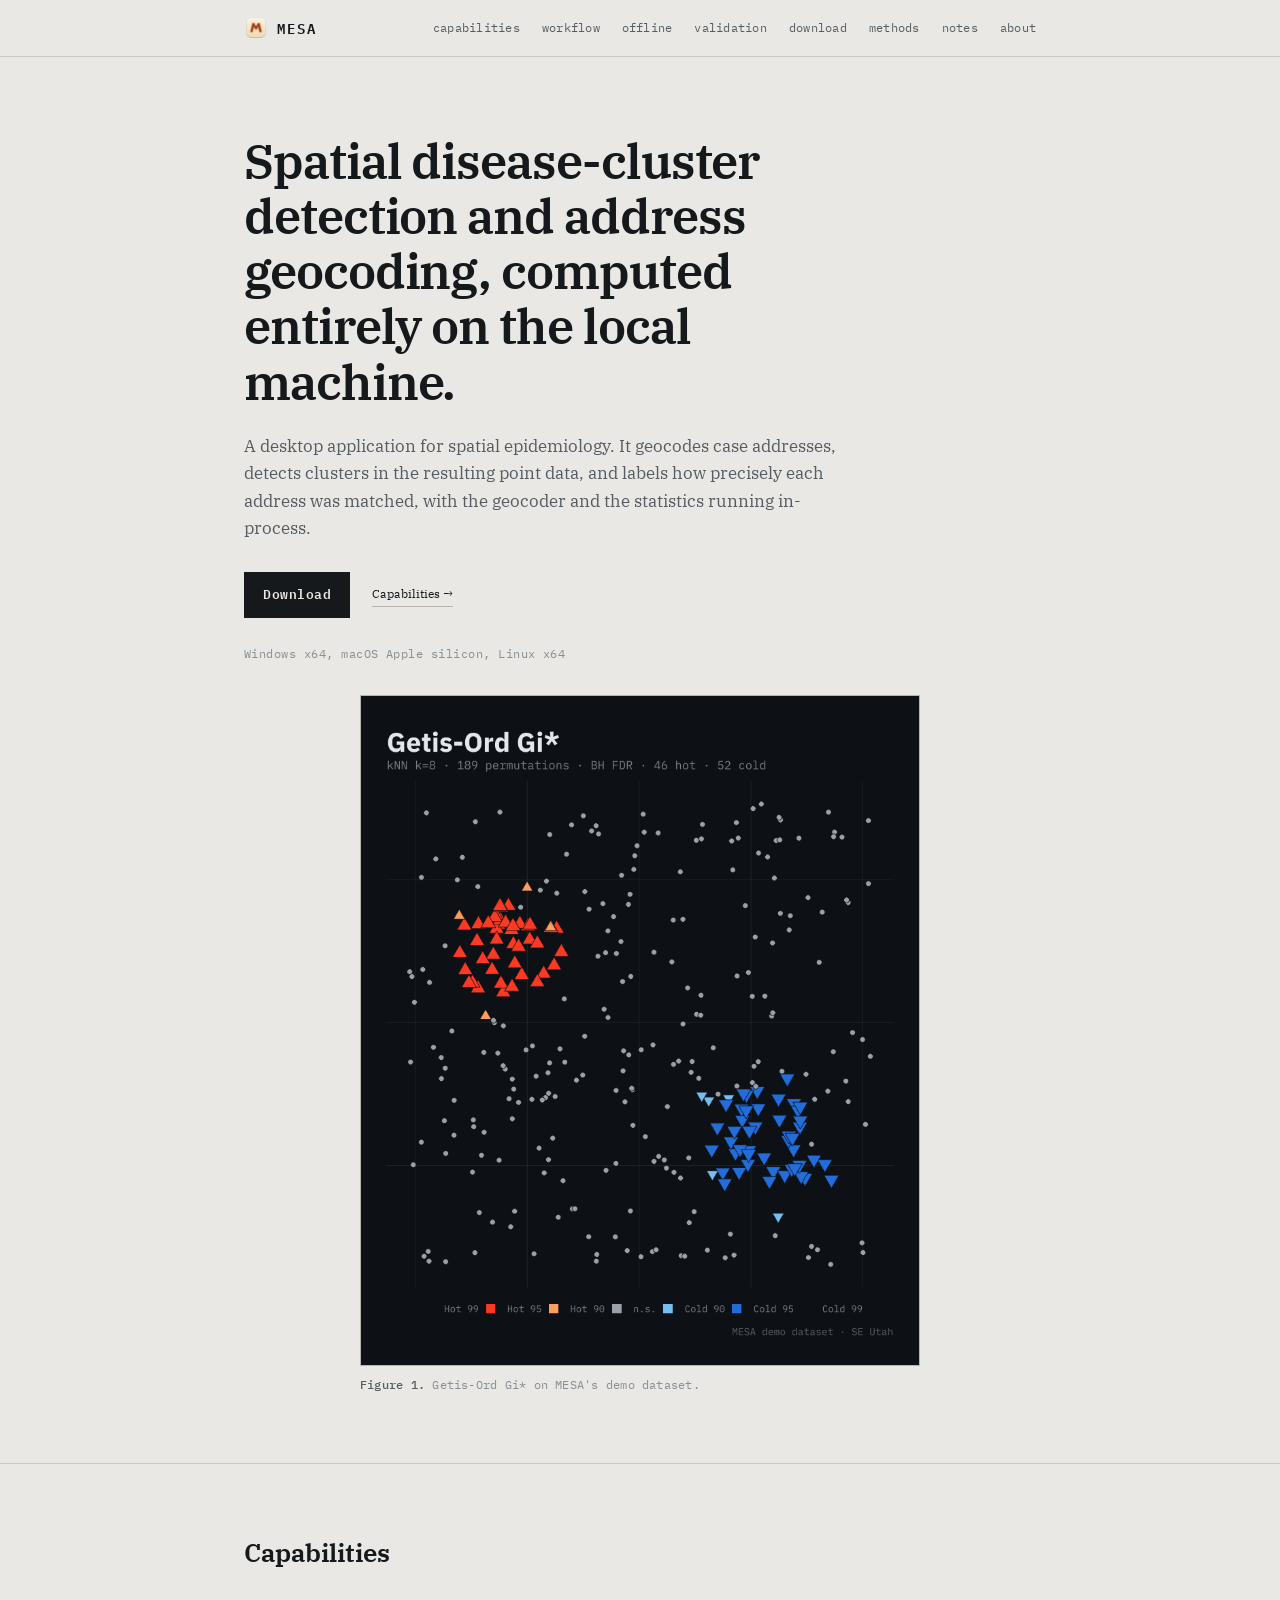
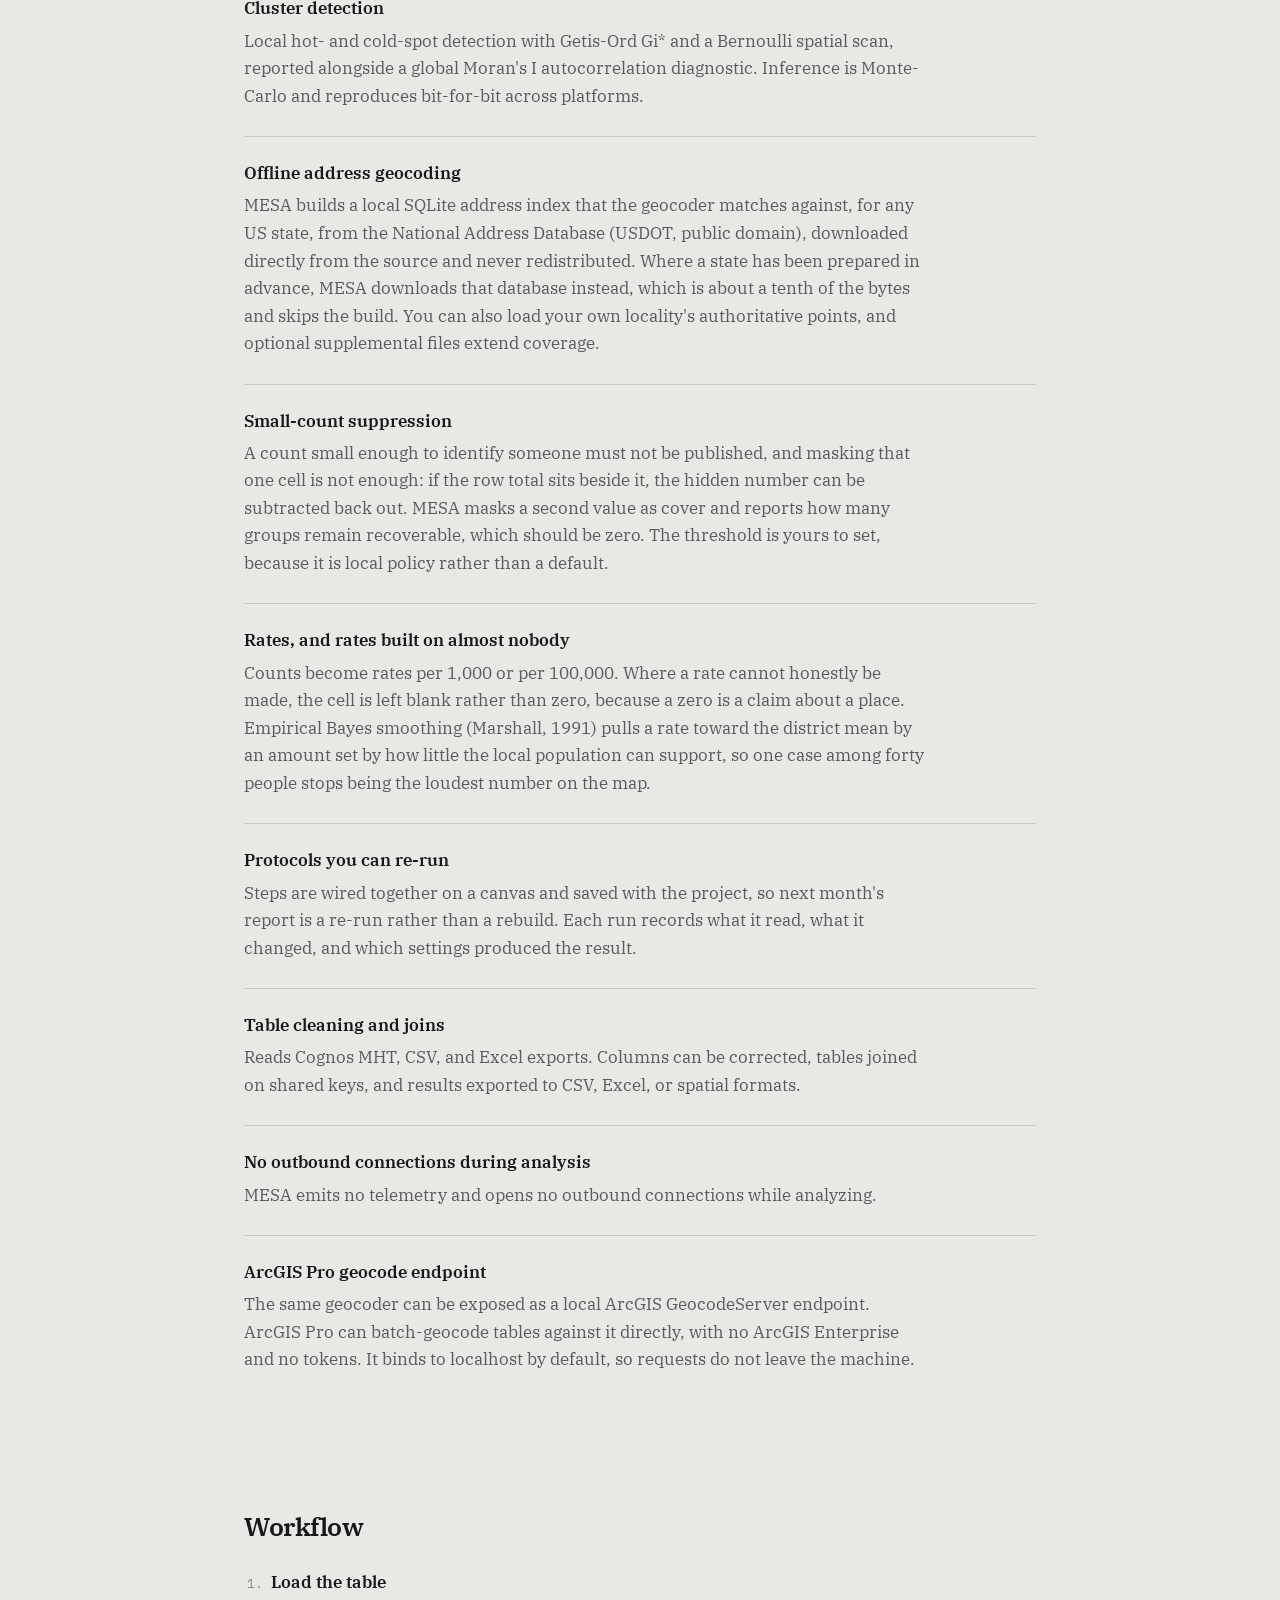
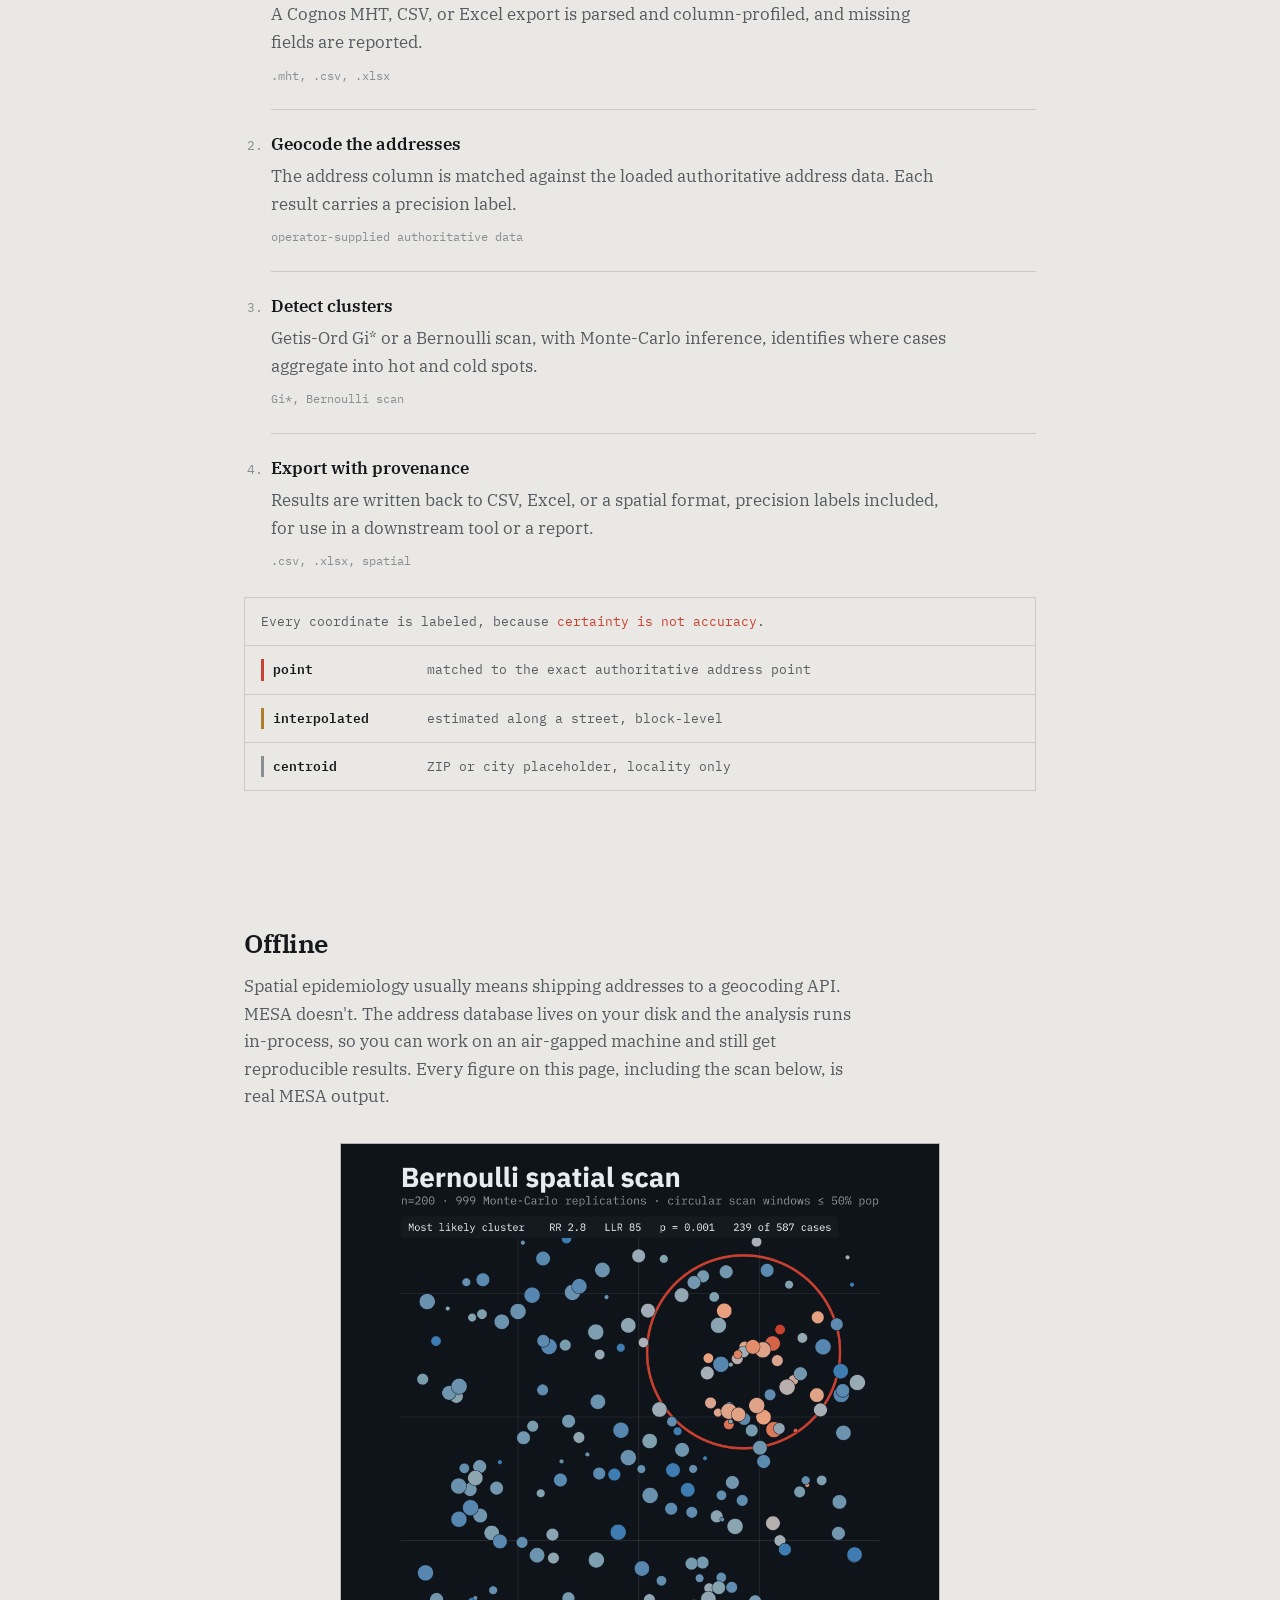
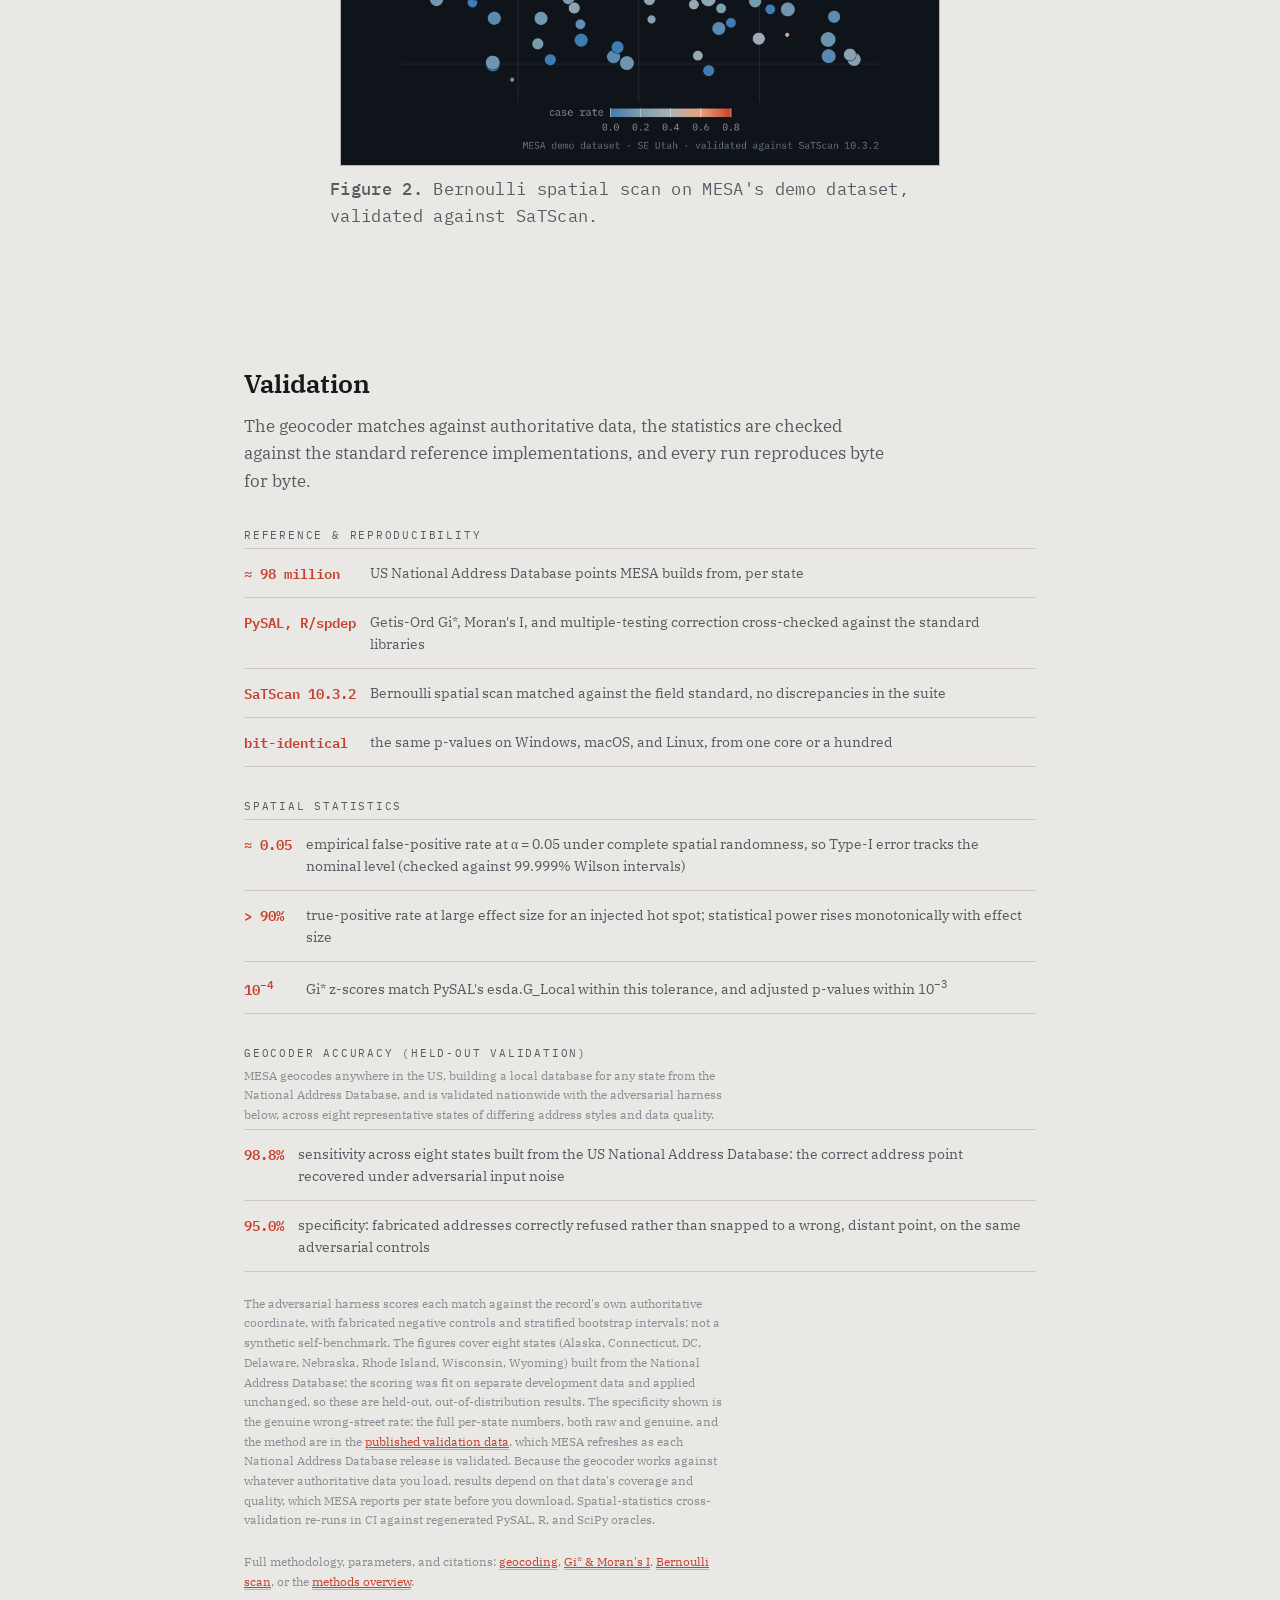
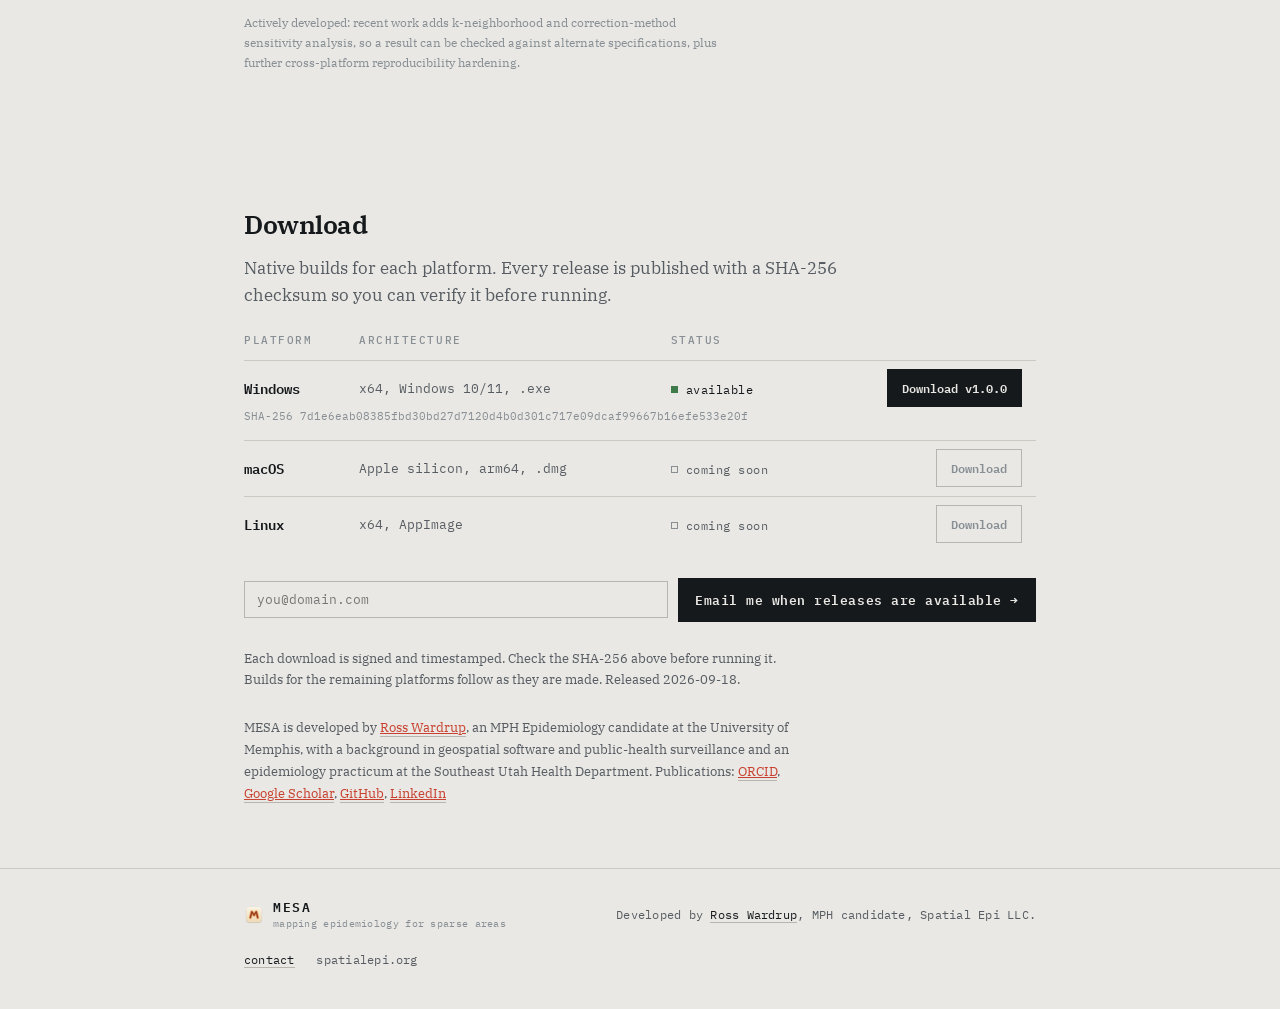
==== commit a22e79bd: "Land deep links on the section, not near it Opening spatialepi.org/#download did not reliably put yo" ====
--- a/index.html
+++ b/index.html
@@ -275,7 +275,7 @@
     </div>
     <p class="plat">Windows x64, macOS Apple silicon, Linux x64</p>
     <figure class="panel" id="hero-fig">
-      <img class="plotimg" src="hero-map.png" alt="Getis-Ord Gi* hot-spot analysis of MESA's demo dataset, showing a significant hot-spot cluster and a cold-spot cluster">
+      <img class="plotimg" src="hero-map.png" width="1000" height="1200" alt="Getis-Ord Gi* hot-spot analysis of MESA's demo dataset, showing a significant hot-spot cluster and a cold-spot cluster">
     </figure>
     <p class="cap"><b>Figure 1.</b> Getis-Ord Gi* on MESA's demo dataset.</p>
   </div>
@@ -413,7 +413,7 @@
       so you can work on an air-gapped machine and still get reproducible results. Every
       figure on this page, including the scan below, is real MESA output.</p>
     <figure class="panel" style="max-width:600px">
-      <img src="scan.png" alt="Bernoulli spatial scan of MESA's demo dataset: a significant most-likely cluster with relative risk 2.8 and p=0.001, circled">
+      <img src="scan.png" width="1040" height="1080" alt="Bernoulli spatial scan of MESA's demo dataset: a significant most-likely cluster with relative risk 2.8 and p=0.001, circled">
     </figure>
     <p class="cap"><b>Figure 2.</b> Bernoulli spatial scan on MESA's demo dataset, validated against SaTScan.</p>
   </div>
@@ -643,6 +643,41 @@
     });
   })();
 
+  // Deep links: land on the section, not near it.
+  //
+  // A cold load scrolls to the hash before the page has finished settling. The figures now
+  // carry intrinsic dimensions so they no longer reflow, but the webfonts still arrive late,
+  // and when they swap in, every line above the target re-measures and the target moves. The
+  // reader ends up somewhere above or below what they clicked for.
+  //
+  // So re-apply the hash once things have settled, and stop as soon as the reader takes over,
+  // because yanking the page under someone who has started scrolling is worse than landing a
+  // little off.
+  (function(){
+    if(!location.hash) return;
+    var target;
+    try { target = document.querySelector(location.hash); } catch(e){ return; }
+    if(!target) return;
+
+    var surrendered = false;
+    function standDown(){ surrendered = true; }
+    ['wheel','touchstart','keydown','pointerdown'].forEach(function(evt){
+      addEventListener(evt, standDown, {passive:true, once:true});
+    });
+
+    function realign(){
+      if(surrendered) return;
+      // Only correct a real miss; scroll-padding-top already handles the normal case.
+      var off = target.getBoundingClientRect().top
+              - parseFloat(getComputedStyle(document.documentElement).scrollPaddingTop || 0);
+      if(Math.abs(off) < 4) return;
+      target.scrollIntoView({block:'start', behavior:'instant'});
+    }
+
+    addEventListener('load', realign);
+    if(document.fonts && document.fonts.ready) document.fonts.ready.then(realign);
+  })();
+
 </script>
 </body>
 </html>
